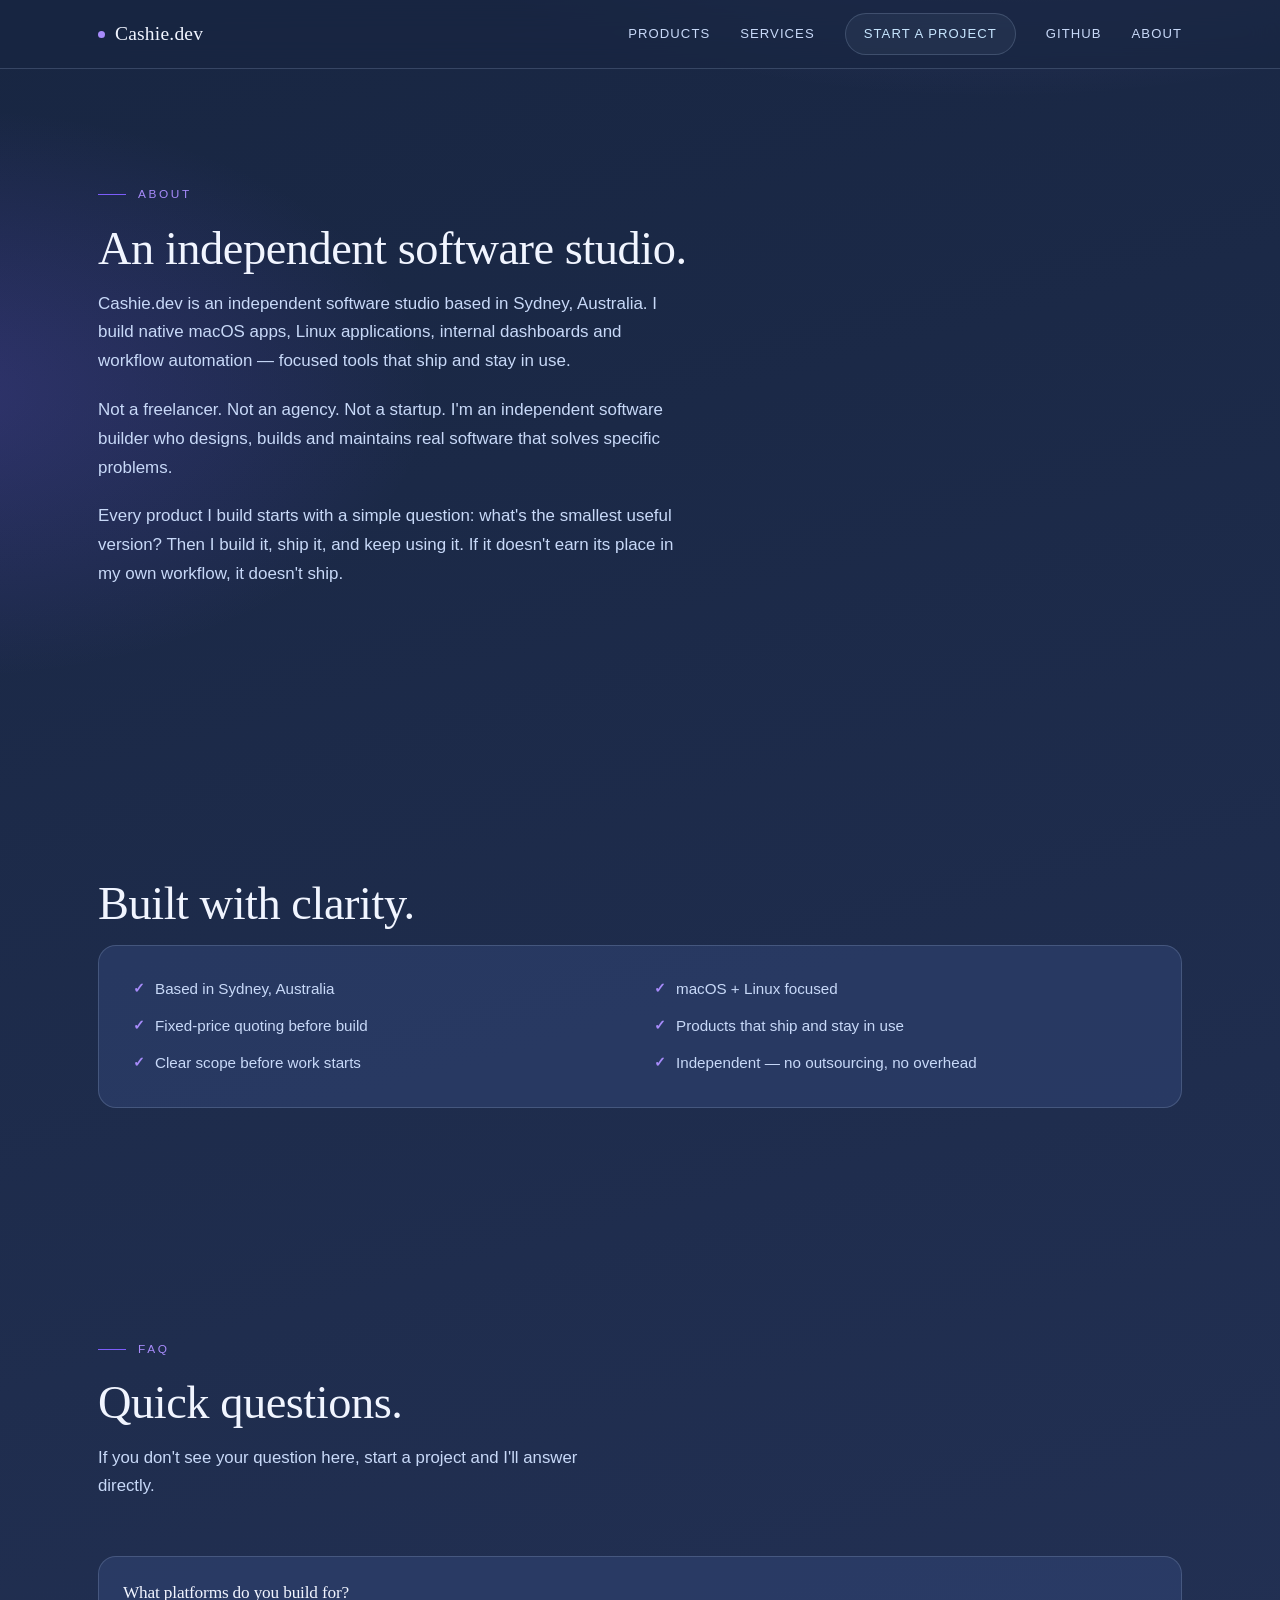
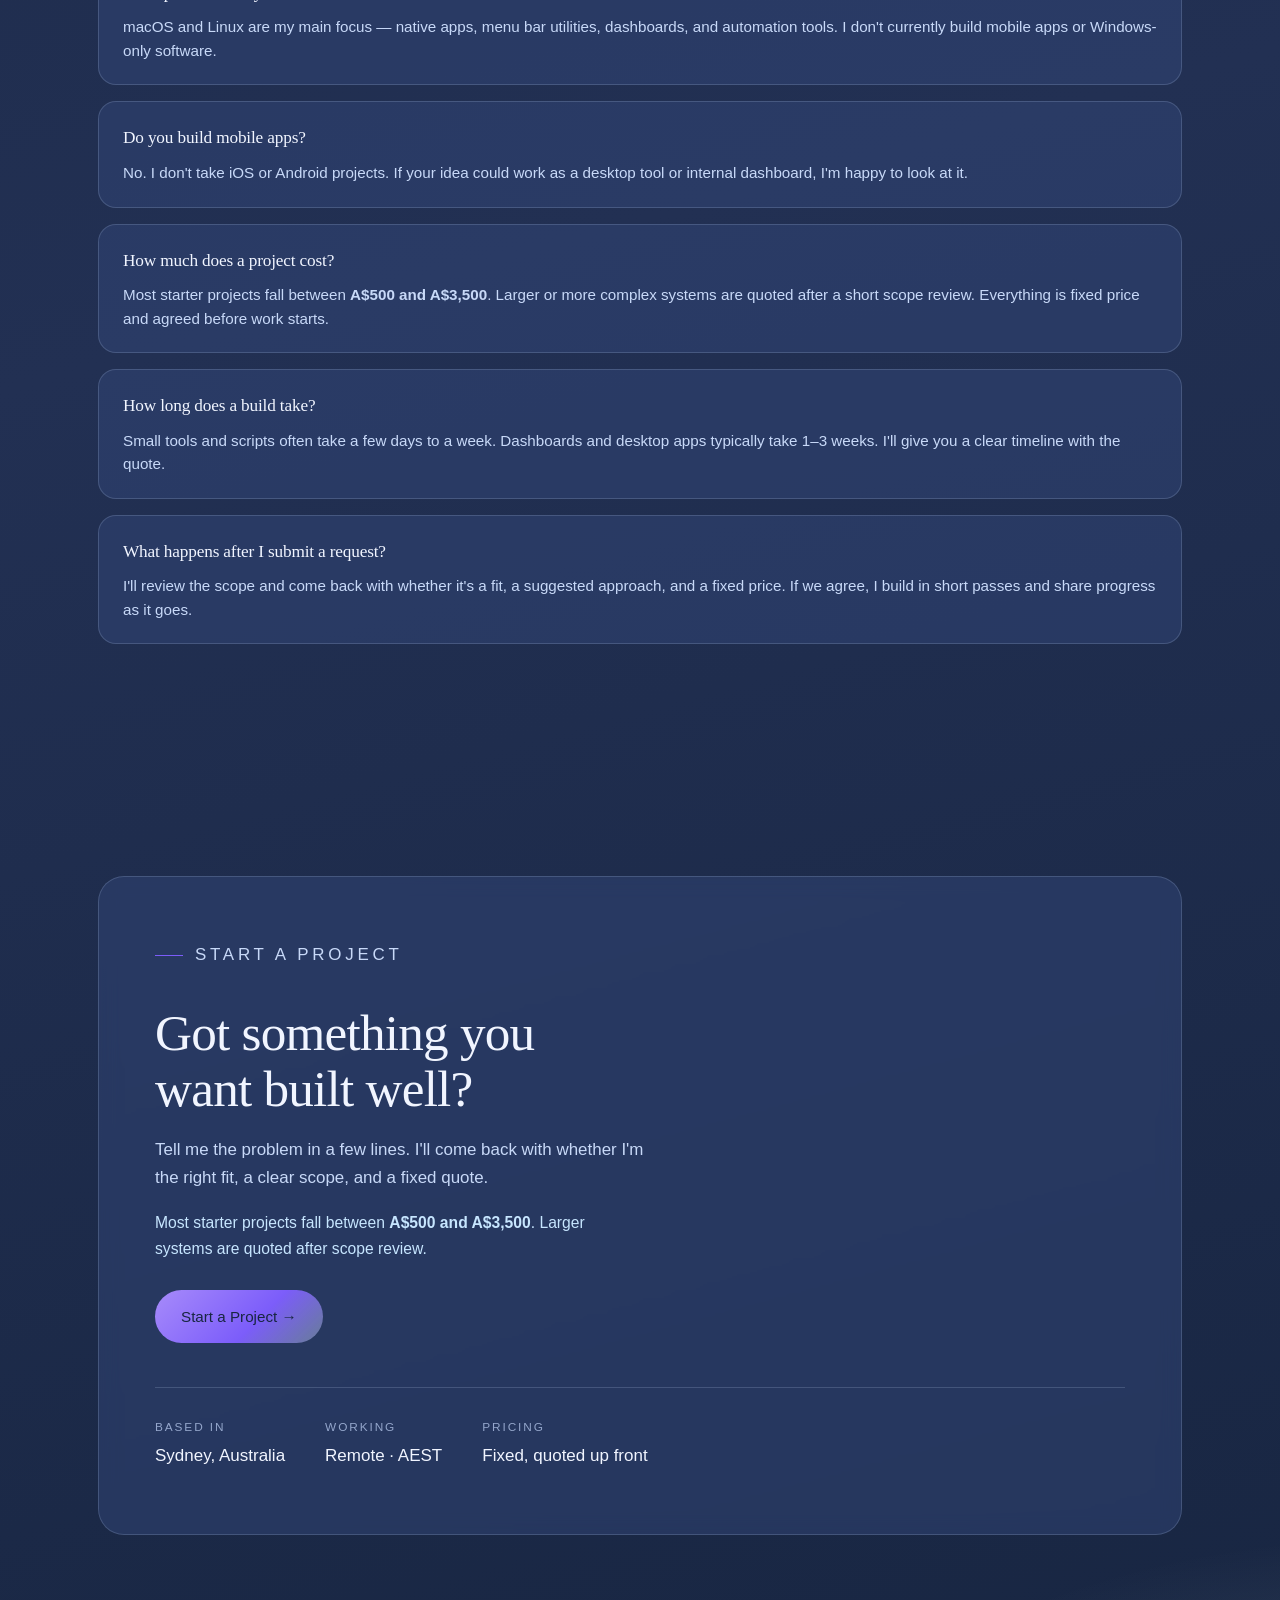
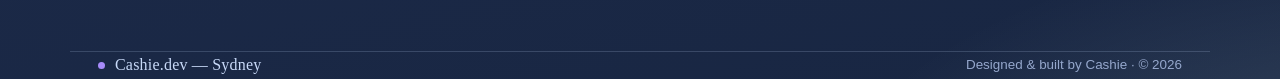
==== about.html @ b433a2bf "Restructure portfolio into independent software studio architecture - New navigation: Products · Ser" ====
<!DOCTYPE html>
<html lang="en">
<head>
<meta charset="UTF-8">
<meta name="viewport" content="width=device-width, initial-scale=1.0">
<title>About — Cashie.dev</title>
<meta name="description" content="Cashie.dev is an independent software studio based in Sydney, Australia building native macOS apps, Linux applications and workflow automation.">
<link rel="icon" href="data:image/svg+xml,%3Csvg xmlns='http://www.w3.org/2000/svg' viewBox='0 0 100 100'%3E%3Ccircle cx='50' cy='50' r='45' fill='%23a78bfa'/%3E%3C/svg%3E">
<style>
  :root {
    --bg:          #182642;
    --bg-soft:     #223053;
    --panel:       rgba(50, 70, 120, 0.50);
    --panel-line:  rgba(200, 220, 255, 0.18);
    --ink:         #f1f5ff;
    --ink-soft:    #c8d9f8;
    --ink-mute:    #95a7cc;
    --plum:        #a78bfa;
    --plum-deep:   #7c5dfa;
    --cyan:        #e0ffff;
    --cream:       #c7e6ff;
    --radius:      18px;
    --maxw:        1140px;
    --serif:       "Iowan Old Style", "Palatino Linotype", Palatino, "Book Antiqua", Georgia, serif;
    --sans:        ui-sans-serif, -apple-system, BlinkMacSystemFont, "Segoe UI", Helvetica, Arial, sans-serif;
  }

  * { box-sizing: border-box; }

  html { scroll-behavior: smooth; }

  body {
    margin: 0;
    background:
      radial-gradient(1200px 600px at 78% -8%, rgba(167,139,250,0.28), transparent 60%),
      radial-gradient(900px 520px at -5% 12%, rgba(124,93,250,0.22), transparent 55%),
      radial-gradient(1100px 560px at 110% 105%, rgba(224,255,255,0.18), transparent 55%),
      linear-gradient(165deg, var(--bg) 0%, var(--bg-soft) 55%, var(--bg) 100%);
    color: var(--ink);
    font-family: var(--sans);
    font-size: 17px;
    line-height: 1.65;
    -webkit-font-smoothing: antialiased;
    text-rendering: optimizeLegibility;
  }

  ::selection { background: linear-gradient(135deg, rgba(167,139,250,0.38), rgba(224,255,255,0.30)); color: #fff; }

  a { color: inherit; text-decoration: none; }

  .wrap { max-width: var(--maxw); margin: 0 auto; padding: 0 28px; }

  /* ---------- Nav ---------- */
  header.nav {
    position: sticky; top: 0; z-index: 50;
    backdrop-filter: blur(14px);
    -webkit-backdrop-filter: blur(14px);
    background: rgba(24,38,66,0.72);
    border-bottom: 1px solid var(--panel-line);
  }
  .nav-inner {
    display: flex; align-items: center; justify-content: space-between;
    height: 68px;
  }
  .brand {
    font-family: var(--serif);
    font-size: 1.22rem; letter-spacing: 0.2px;
    display: inline-flex; align-items: center; gap: 10px;
  }
  .brand .dot {
    width: 7px; height: 7px; border-radius: 50%;
    background: var(--plum);
  }
  .nav-links { display: flex; gap: 30px; align-items: center; }
  .nav-links a {
    font-size: 0.82rem; letter-spacing: 0.08em; text-transform: uppercase;
    color: var(--ink-soft); transition: color .2s ease;
  }
  .nav-links a:hover { color: var(--ink); }
  .nav-cta {
    border: 1px solid var(--panel-line);
    padding: 9px 18px; border-radius: 999px;
    background: rgba(199,230,255,0.05);
    color: var(--cream) !important;
  }
  .nav-cta:hover { border-color: var(--plum); }
  @media (max-width: 760px) { .nav-links a:not(.nav-cta) { display: none; } }

  /* ---------- Section scaffolding ---------- */
  section { padding: 116px 0; }
  .eyebrow {
    font-size: 0.74rem; letter-spacing: 0.22em; text-transform: uppercase;
    color: var(--plum); margin: 0 0 18px;
    display: flex; align-items: center; gap: 12px;
  }
  .eyebrow::before {
    content: ""; width: 28px; height: 1px; background: var(--plum-deep);
  }
  h2.section-title {
    font-family: var(--serif); font-weight: 500;
    font-size: clamp(1.9rem, 4vw, 2.9rem);
    line-height: 1.1; margin: 0 0 16px; letter-spacing: -0.01em;
  }
  .section-lede {
    color: var(--ink-soft); max-width: 56ch; margin: 0 0 56px; font-size: 1.05rem;
  }

  /* ---------- Buttons ---------- */
  .btn {
    display: inline-flex; align-items: center; gap: 10px;
    padding: 14px 26px; border-radius: 999px;
    font-size: 0.95rem; font-weight: 500;
    transition: transform .18s ease, background .2s ease, border-color .2s ease;
  }
  .btn-primary {
    background: linear-gradient(135deg, var(--plum) 0%, var(--plum-deep) 60%, rgba(224,255,255,0.35) 100%);
    color: #182642;
  }
  .btn-primary:hover { transform: translateY(-2px); }
  .btn-ghost {
    border: 1px solid var(--panel-line); color: var(--ink);
    background: var(--panel);
  }
  .btn-ghost:hover { border-color: var(--plum); }

  /* ---------- About prose ---------- */
  .prose p {
    color: var(--ink-soft); font-size: 1.06rem; line-height: 1.7; margin: 0 0 20px;
  }

  /* ---------- FAQ ---------- */
  .faq-grid { display: grid; gap: 16px; }
  .faq {
    background: var(--panel); border: 1px solid var(--panel-line);
    border-radius: var(--radius); padding: 22px 24px;
  }
  .faq h3 {
    font-family: var(--serif); font-weight: 500;
    font-size: 1.08rem; margin: 0 0 8px; letter-spacing: -0.01em;
  }
  .faq p { color: var(--ink-soft); margin: 0; font-size: 0.95rem; line-height: 1.55; }

  /* ---------- Trust ---------- */
  .trust-card {
    background: var(--panel); border: 1px solid var(--panel-line);
    border-radius: var(--radius); padding: 32px 34px;
  }
  .trust-card ul {
    margin: 0; padding: 0;
    list-style: none;
    display: grid; grid-template-columns: repeat(2, 1fr); gap: 14px 28px;
  }
  @media (max-width: 560px) { .trust-card ul { grid-template-columns: 1fr; } }
  .trust-card li {
    color: var(--ink-soft); font-size: 0.95rem; line-height: 1.5;
    padding-left: 22px; position: relative;
  }
  .trust-card li::before {
    content: "✓"; position: absolute; left: 0; top: 1px;
    color: var(--plum); font-size: 0.85rem; font-weight: 600;
  }

  /* ---------- Contact ---------- */
  .contact-card {
    background: var(--panel); border: 1px solid var(--panel-line);
    border-radius: 26px; padding: 64px 56px;
    backdrop-filter: blur(10px); -webkit-backdrop-filter: blur(10px);
    position: relative; overflow: hidden;
  }
  .contact-card .glow {
    position: absolute; inset: auto -10% -50% 40%; height: 300px;
    background: radial-gradient(circle at 40% 40%, rgba(167,139,250,0.24), transparent 60%),
                radial-gradient(circle at 80% 90%, rgba(224,255,255,0.16), transparent 55%);
  }
  .contact-card h2 {
    font-family: var(--serif); font-weight: 500;
    font-size: clamp(2rem, 5vw, 3.2rem); line-height: 1.08;
    margin: 0 0 20px; letter-spacing: -0.015em; max-width: 18ch;
  }
  .contact-card p { color: var(--ink-soft); max-width: 52ch; margin: 0 0 36px; font-size: 1.06rem; }
  .contact-card .pricing-anchor { color: var(--cream); font-size: 0.98rem; margin: -18px 0 28px; }
  .contact-row { display: flex; flex-wrap: wrap; gap: 16px; align-items: center; }
  .contact-meta {
    margin-top: 44px; padding-top: 30px; border-top: 1px solid var(--panel-line);
    display: flex; flex-wrap: wrap; gap: 40px;
  }
  .contact-meta div span { display: block; }
  .contact-meta .k { font-size: 0.74rem; letter-spacing: 0.16em; text-transform: uppercase; color: var(--ink-mute); margin-bottom: 5px; }
  .contact-meta .v { color: var(--ink); }
  @media (max-width: 560px) { .contact-card { padding: 44px 26px; } }

  /* ---------- Footer ---------- */
  footer {
    padding: 44px 0; border-top: 1px solid var(--panel-line);
    display: flex; flex-wrap: wrap; gap: 14px; justify-content: space-between; align-items: center;
    color: var(--ink-mute); font-size: 0.84rem;
  }
  footer .brand { font-size: 1rem; color: var(--ink-soft); }
  footer .dot { width: 8px; height: 8px; border-radius: 50%; background: linear-gradient(135deg, var(--plum), var(--cyan)); display: inline-block; }

  /* ---------- Reveal ---------- */
  .reveal { opacity: 0; transform: translateY(18px); transition: opacity .7s ease, transform .7s ease; }
  .reveal.in { opacity: 1; transform: none; }
  @media (prefers-reduced-motion: reduce) {
    .reveal { opacity: 1; transform: none; transition: none; }
    html { scroll-behavior: auto; }
  }
</style>
</head>
<body>

<header class="nav">
  <div class="wrap nav-inner">
    <a class="brand" href="index.html"><span class="dot"></span> Cashie.dev</a>
    <nav class="nav-links">
      <a href="products.html">Products</a>
      <a href="index.html#services">Services</a>
      <a class="nav-cta" href="apply.html">Start a Project</a>
      <a href="https://github.com/Cashie1597" target="_blank" rel="noopener">GitHub</a>
      <a href="about.html">About</a>
    </nav>
  </div>
</header>

<main id="top">

  <!-- ABOUT -->
  <section id="about">
    <div class="wrap">
      <p class="eyebrow reveal">About</p>
      <h2 class="section-title reveal">An independent software studio.</h2>
      <div class="prose" style="max-width:62ch">
        <p class="reveal">Cashie.dev is an independent software studio based in Sydney, Australia. I build native macOS apps, Linux applications, internal dashboards and workflow automation — focused tools that ship and stay in use.</p>
        <p class="reveal">Not a freelancer. Not an agency. Not a startup. I'm an independent software builder who designs, builds and maintains real software that solves specific problems.</p>
        <p class="reveal">Every product I build starts with a simple question: what's the smallest useful version? Then I build it, ship it, and keep using it. If it doesn't earn its place in my own workflow, it doesn't ship.</p>
      </div>
    </div>
  </section>

  <!-- TRUST -->
  <section id="trust">
    <div class="wrap">
      <p class="eyebrow reveal">Why work with me</p>
      <h2 class="section-title reveal">Built with clarity.</h2>
      <div class="trust-card reveal">
        <ul>
          <li>Based in Sydney, Australia</li>
          <li>macOS + Linux focused</li>
          <li>Fixed-price quoting before build</li>
          <li>Products that ship and stay in use</li>
          <li>Clear scope before work starts</li>
          <li>Independent — no outsourcing, no overhead</li>
        </ul>
      </div>
    </div>
  </section>

  <!-- FAQ -->
  <section id="faq">
    <div class="wrap">
      <p class="eyebrow reveal">FAQ</p>
      <h2 class="section-title reveal">Quick questions.</h2>
      <p class="section-lede reveal">If you don't see your question here, start a project and I'll answer directly.</p>

      <div class="faq-grid">
        <div class="faq reveal">
          <h3>What platforms do you build for?</h3>
          <p>macOS and Linux are my main focus — native apps, menu bar utilities, dashboards, and automation tools. I don't currently build mobile apps or Windows-only software.</p>
        </div>
        <div class="faq reveal">
          <h3>Do you build mobile apps?</h3>
          <p>No. I don't take iOS or Android projects. If your idea could work as a desktop tool or internal dashboard, I'm happy to look at it.</p>
        </div>
        <div class="faq reveal">
          <h3>How much does a project cost?</h3>
          <p>Most starter projects fall between <strong>A$500 and A$3,500</strong>. Larger or more complex systems are quoted after a short scope review. Everything is fixed price and agreed before work starts.</p>
        </div>
        <div class="faq reveal">
          <h3>How long does a build take?</h3>
          <p>Small tools and scripts often take a few days to a week. Dashboards and desktop apps typically take 1–3 weeks. I'll give you a clear timeline with the quote.</p>
        </div>
        <div class="faq reveal">
          <h3>What happens after I submit a request?</h3>
          <p>I'll review the scope and come back with whether it's a fit, a suggested approach, and a fixed price. If we agree, I build in short passes and share progress as it goes.</p>
        </div>
      </div>
    </div>
  </section>

  <!-- START A PROJECT -->
  <section id="start">
    <div class="wrap">
      <div class="contact-card reveal">
        <div class="glow"></div>
        <p class="eyebrow">Start a Project</p>
        <h2>Got something you want built well?</h2>
        <p>Tell me the problem in a few lines. I'll come back with whether I'm the right fit, a clear scope, and a fixed quote.</p>
        <p class="pricing-anchor">Most starter projects fall between <strong>A$500 and A$3,500</strong>. Larger systems are quoted after scope review.</p>
        <div class="contact-row">
          <a class="btn btn-primary" href="apply.html">Start a Project →</a>
        </div>
        <div class="contact-meta">
          <div><span class="k">Based in</span><span class="v">Sydney, Australia</span></div>
          <div><span class="k">Working</span><span class="v">Remote · AEST</span></div>
          <div><span class="k">Pricing</span><span class="v">Fixed, quoted up front</span></div>
        </div>
      </div>
    </div>
  </section>

</main>

<footer class="wrap">
  <span class="brand"><span class="dot"></span> Cashie.dev — Sydney</span>
  <span>Designed &amp; built by Cashie · © 2026</span>
</footer>

<script>
  const io = new IntersectionObserver((entries) => {
    entries.forEach((e) => {
      if (e.isIntersecting) { e.target.classList.add('in'); io.unobserve(e.target); }
    });
  }, { threshold: 0.12, rootMargin: "0px 0px -40px 0px" });
  document.querySelectorAll('.reveal').forEach((el, i) => {
    el.style.transitionDelay = (Math.min(i % 6, 5) * 60) + 'ms';
    io.observe(el);
  });
</script>

</body>
</html>
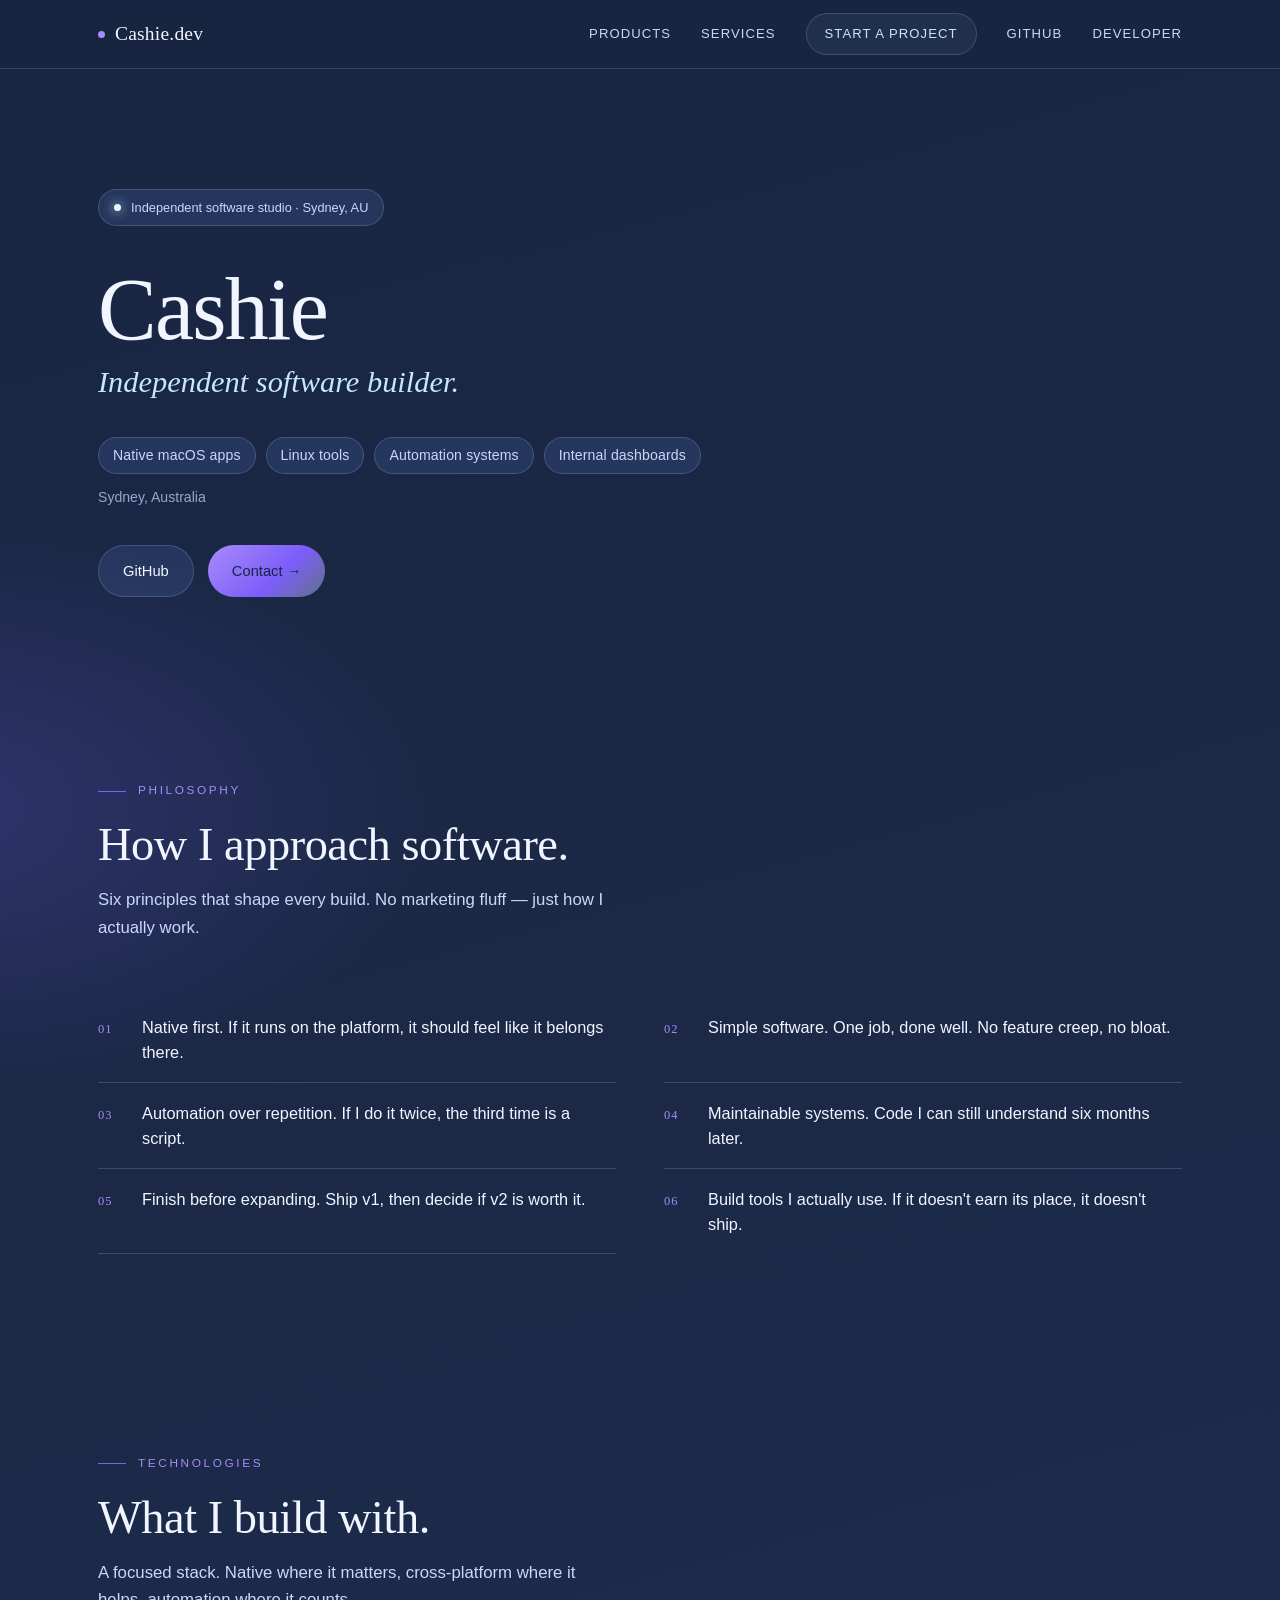
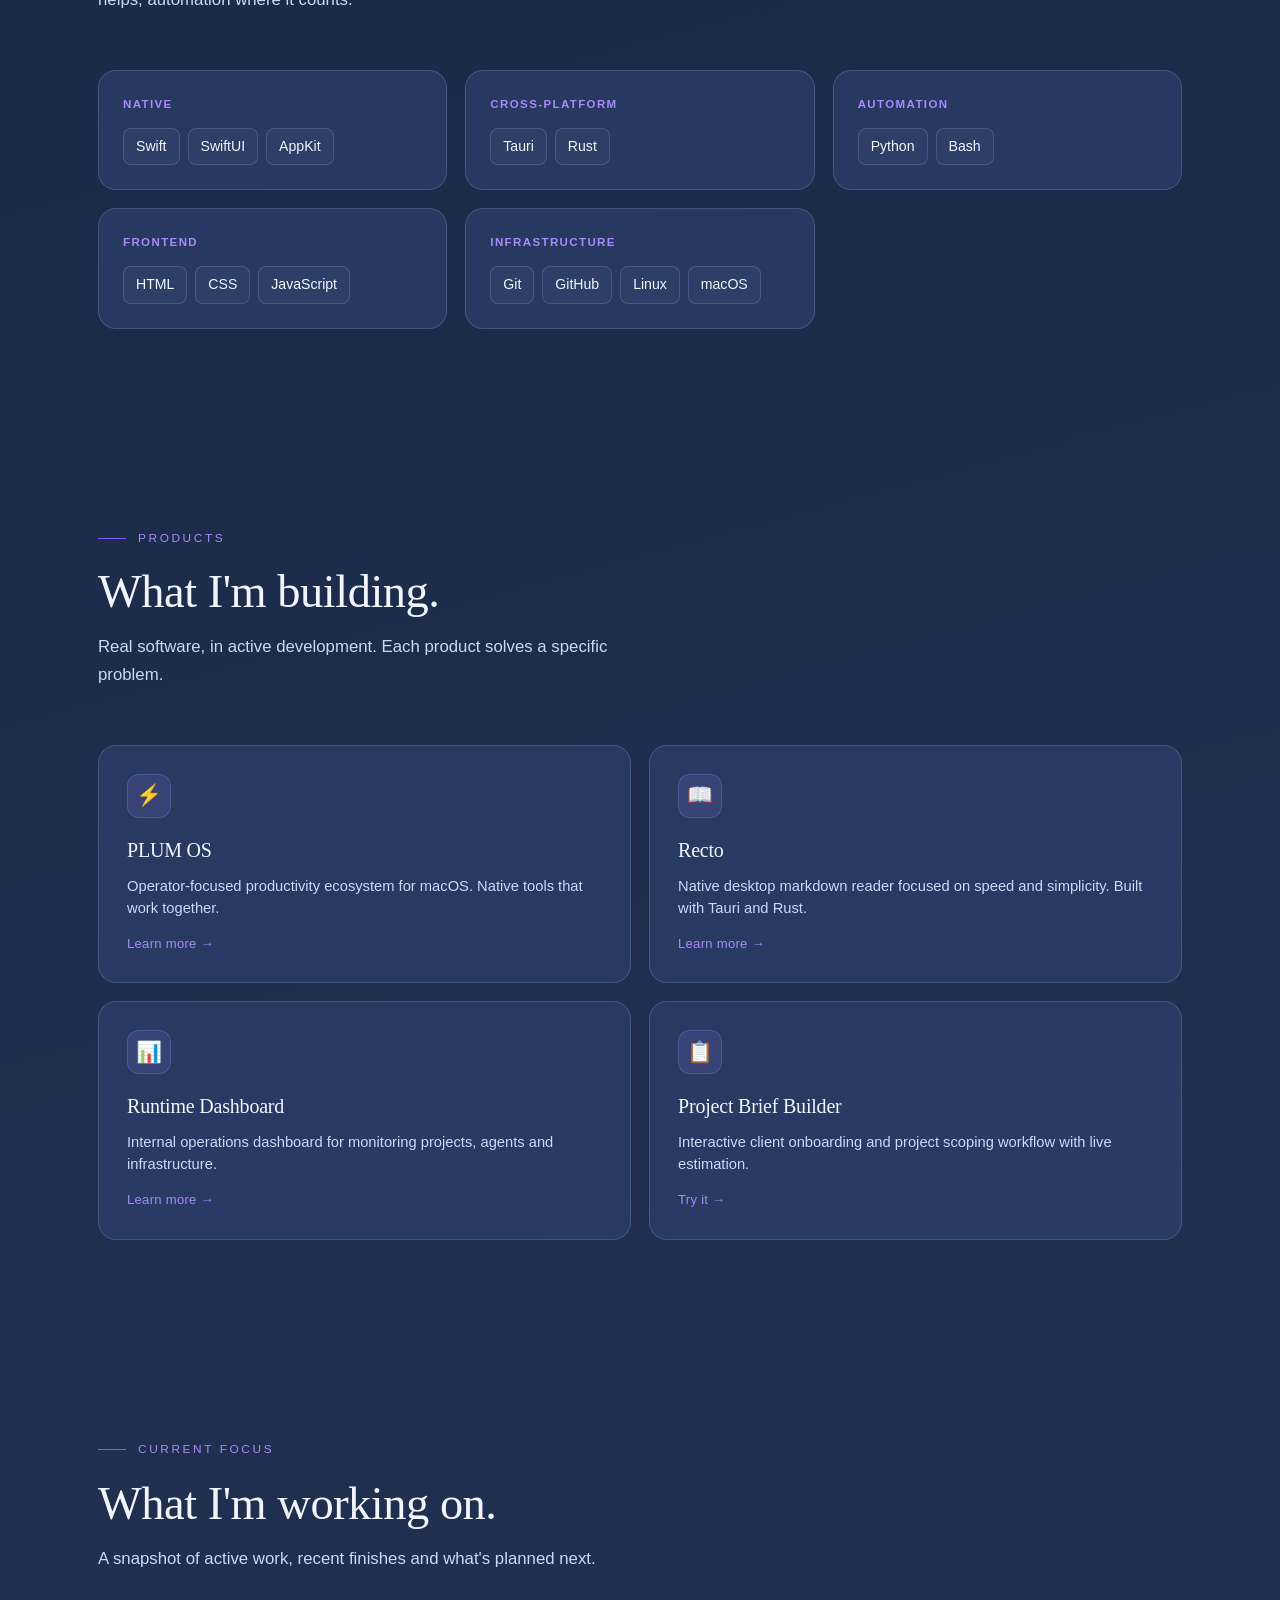
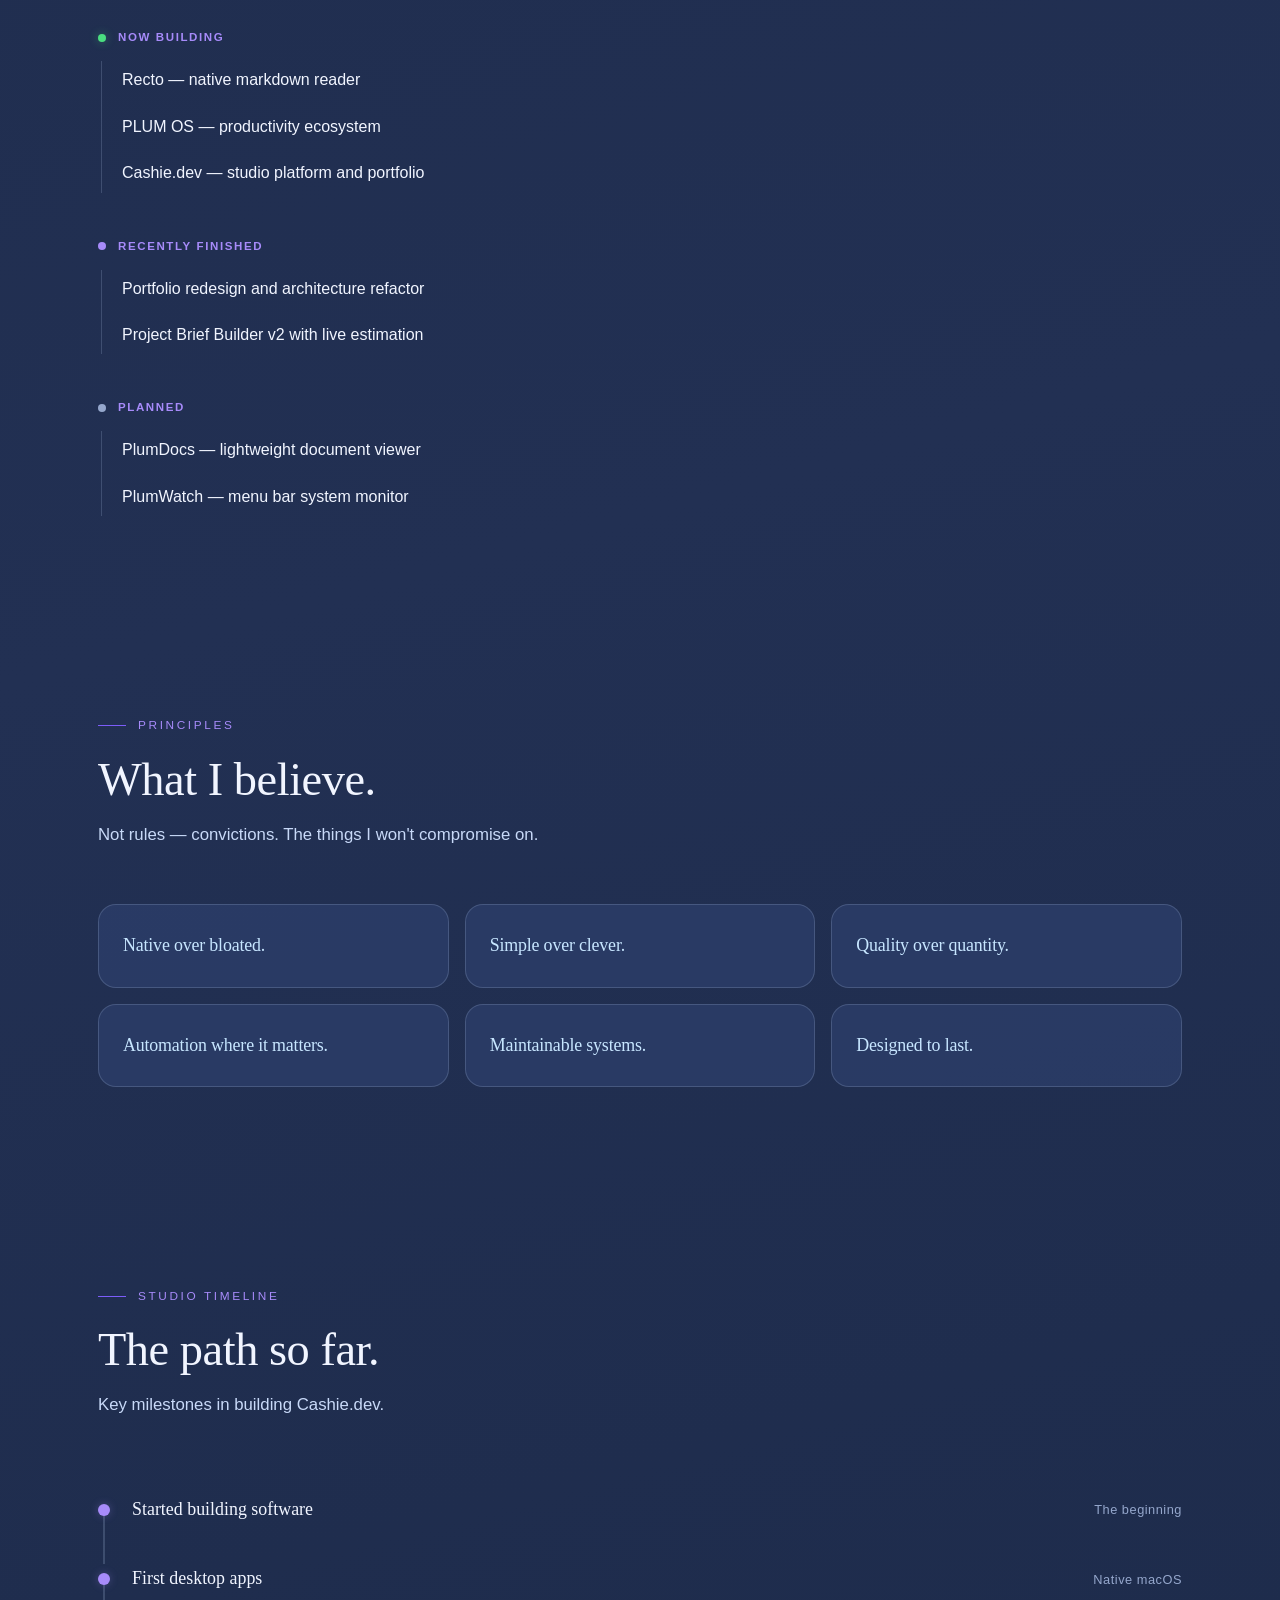
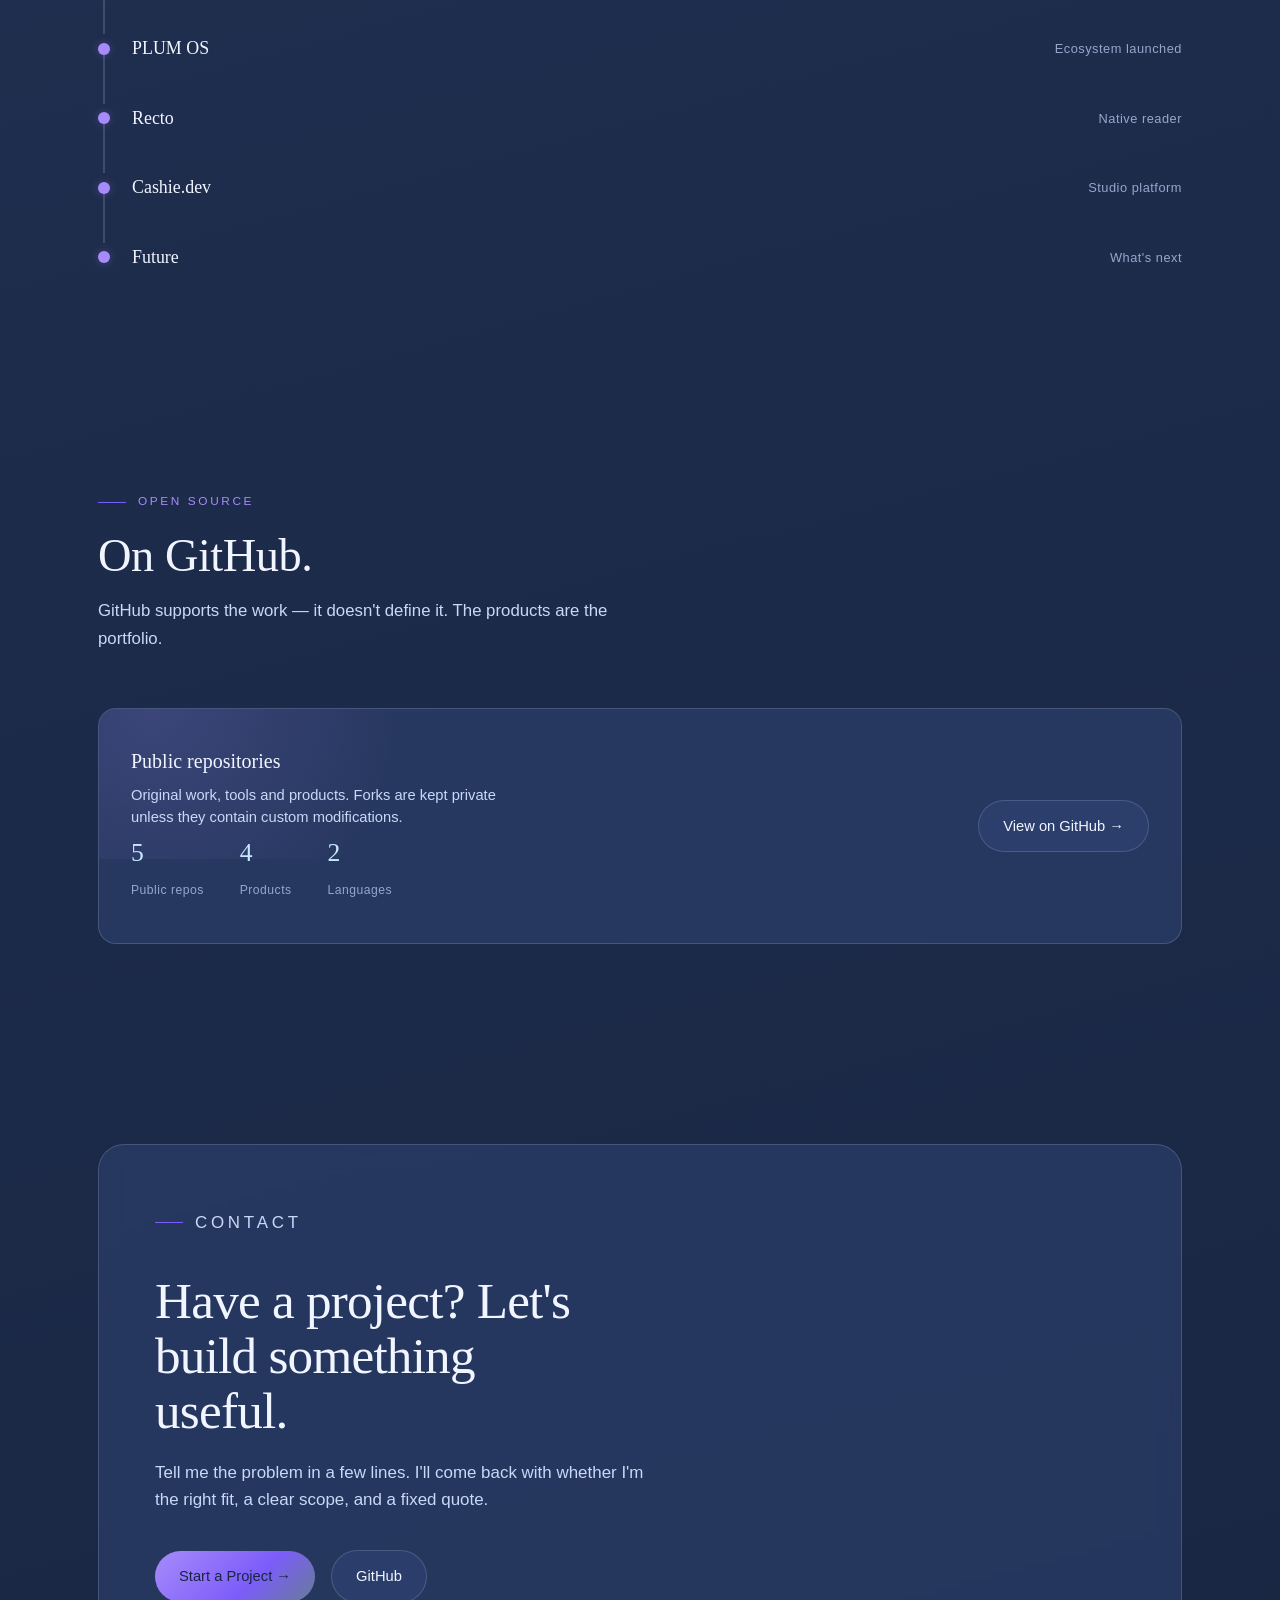
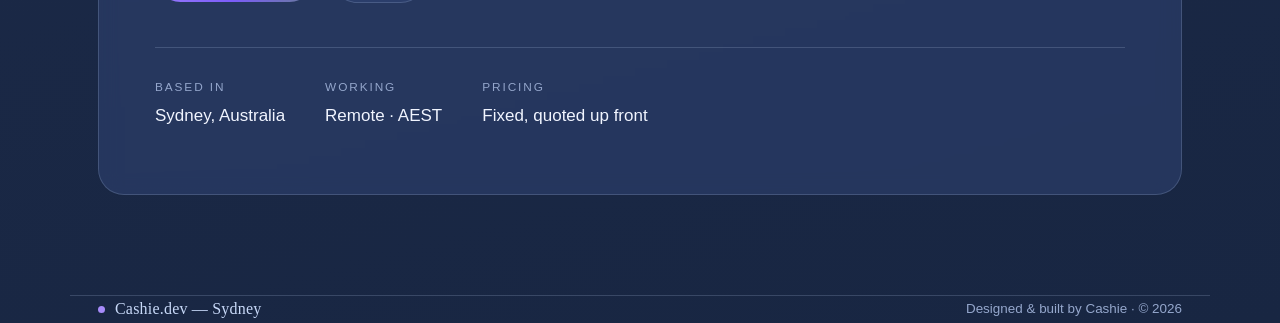
==== commit 1a0d6505: "Premium Developer Profile page replacing About page - Rebuild about.html as a full developer profile" ====
--- a/about.html
+++ b/about.html
@@ -3,8 +3,8 @@
 <head>
 <meta charset="UTF-8">
 <meta name="viewport" content="width=device-width, initial-scale=1.0">
-<title>About — Cashie.dev</title>
-<meta name="description" content="Cashie.dev is an independent software studio based in Sydney, Australia building native macOS apps, Linux applications and workflow automation.">
+<title>Developer — Cashie.dev</title>
+<meta name="description" content="Cashie.dev is an independent software studio building native macOS apps, Linux tools, automation systems and internal dashboards. Based in Sydney, Australia.">
 <link rel="icon" href="data:image/svg+xml,%3Csvg xmlns='http://www.w3.org/2000/svg' viewBox='0 0 100 100'%3E%3Ccircle cx='50' cy='50' r='45' fill='%23a78bfa'/%3E%3C/svg%3E">
 <style>
   :root {
@@ -25,12 +25,9 @@
     --sans:        ui-sans-serif, -apple-system, BlinkMacSystemFont, "Segoe UI", Helvetica, Arial, sans-serif;
   }
 
-  * { box-sizing: border-box; }
-
+  * { box-sizing: border-box; margin: 0; padding: 0; }
   html { scroll-behavior: smooth; }
-
   body {
-    margin: 0;
     background:
       radial-gradient(1200px 600px at 78% -8%, rgba(167,139,250,0.28), transparent 60%),
       radial-gradient(900px 520px at -5% 12%, rgba(124,93,250,0.22), transparent 55%),
@@ -42,35 +39,25 @@
     line-height: 1.65;
     -webkit-font-smoothing: antialiased;
     text-rendering: optimizeLegibility;
-  }
-
+    min-height: 100vh;
+  }
   ::selection { background: linear-gradient(135deg, rgba(167,139,250,0.38), rgba(224,255,255,0.30)); color: #fff; }
-
   a { color: inherit; text-decoration: none; }
-
   .wrap { max-width: var(--maxw); margin: 0 auto; padding: 0 28px; }
 
   /* ---------- Nav ---------- */
   header.nav {
     position: sticky; top: 0; z-index: 50;
-    backdrop-filter: blur(14px);
-    -webkit-backdrop-filter: blur(14px);
+    backdrop-filter: blur(14px); -webkit-backdrop-filter: blur(14px);
     background: rgba(24,38,66,0.72);
     border-bottom: 1px solid var(--panel-line);
   }
-  .nav-inner {
-    display: flex; align-items: center; justify-content: space-between;
-    height: 68px;
-  }
+  .nav-inner { display: flex; align-items: center; justify-content: space-between; height: 68px; }
   .brand {
-    font-family: var(--serif);
-    font-size: 1.22rem; letter-spacing: 0.2px;
+    font-family: var(--serif); font-size: 1.22rem; letter-spacing: 0.2px;
     display: inline-flex; align-items: center; gap: 10px;
   }
-  .brand .dot {
-    width: 7px; height: 7px; border-radius: 50%;
-    background: var(--plum);
-  }
+  .brand .dot { width: 7px; height: 7px; border-radius: 50%; background: var(--plum); }
   .nav-links { display: flex; gap: 30px; align-items: center; }
   .nav-links a {
     font-size: 0.82rem; letter-spacing: 0.08em; text-transform: uppercase;
@@ -78,38 +65,31 @@
   }
   .nav-links a:hover { color: var(--ink); }
   .nav-cta {
-    border: 1px solid var(--panel-line);
-    padding: 9px 18px; border-radius: 999px;
-    background: rgba(199,230,255,0.05);
-    color: var(--cream) !important;
+    border: 1px solid var(--panel-line); padding: 9px 18px; border-radius: 999px;
+    background: rgba(199,230,255,0.05); color: var(--cream) !important;
   }
   .nav-cta:hover { border-color: var(--plum); }
   @media (max-width: 760px) { .nav-links a:not(.nav-cta) { display: none; } }
 
-  /* ---------- Section scaffolding ---------- */
-  section { padding: 116px 0; }
+  /* ---------- Scaffolding ---------- */
+  section { padding: 100px 0; }
   .eyebrow {
     font-size: 0.74rem; letter-spacing: 0.22em; text-transform: uppercase;
     color: var(--plum); margin: 0 0 18px;
     display: flex; align-items: center; gap: 12px;
   }
-  .eyebrow::before {
-    content: ""; width: 28px; height: 1px; background: var(--plum-deep);
-  }
+  .eyebrow::before { content: ""; width: 28px; height: 1px; background: var(--plum-deep); }
   h2.section-title {
     font-family: var(--serif); font-weight: 500;
     font-size: clamp(1.9rem, 4vw, 2.9rem);
     line-height: 1.1; margin: 0 0 16px; letter-spacing: -0.01em;
   }
-  .section-lede {
-    color: var(--ink-soft); max-width: 56ch; margin: 0 0 56px; font-size: 1.05rem;
-  }
-
-  /* ---------- Buttons ---------- */
+  .section-lede { color: var(--ink-soft); max-width: 56ch; margin: 0 0 56px; font-size: 1.05rem; }
+
   .btn {
-    display: inline-flex; align-items: center; gap: 10px;
-    padding: 14px 26px; border-radius: 999px;
-    font-size: 0.95rem; font-weight: 500;
+    display: inline-flex; align-items: center; gap: 8px;
+    padding: 13px 24px; border-radius: 999px;
+    font-size: 0.92rem; font-weight: 500;
     transition: transform .18s ease, background .2s ease, border-color .2s ease;
   }
   .btn-primary {
@@ -123,42 +103,189 @@
   }
   .btn-ghost:hover { border-color: var(--plum); }
 
-  /* ---------- About prose ---------- */
-  .prose p {
-    color: var(--ink-soft); font-size: 1.06rem; line-height: 1.7; margin: 0 0 20px;
-  }
-
-  /* ---------- FAQ ---------- */
-  .faq-grid { display: grid; gap: 16px; }
-  .faq {
+  /* ---------- Dev hero ---------- */
+  .dev-hero { padding: 120px 0 84px; }
+  .dev-hero .hero-tag {
+    display: inline-flex; align-items: center; gap: 10px;
+    font-size: 0.8rem; color: var(--ink-soft);
+    border: 1px solid var(--panel-line); border-radius: 999px;
+    padding: 7px 15px; margin-bottom: 40px; background: var(--panel);
+  }
+  .dev-hero .hero-tag .pip { width: 7px; height: 7px; border-radius: 50%; background: var(--cyan); box-shadow: 0 0 12px var(--cyan); }
+  .dev-hero h1 {
+    font-family: var(--serif); font-weight: 500;
+    font-size: clamp(3rem, 8vw, 5.5rem);
+    line-height: 1.0; margin: 0 0 10px; letter-spacing: -0.02em;
+  }
+  .dev-hero .dev-role {
+    font-family: var(--serif); font-style: italic;
+    font-size: clamp(1.3rem, 3vw, 1.9rem);
+    color: var(--cream); margin: 0 0 36px; line-height: 1.2;
+  }
+  .dev-hero .dev-tags {
+    display: flex; flex-wrap: wrap; gap: 10px; margin-bottom: 12px;
+  }
+  .dev-hero .dev-tag {
+    font-size: 0.88rem; color: var(--ink-soft);
+    border: 1px solid var(--panel-line); border-radius: 999px;
+    padding: 6px 14px; background: var(--panel); letter-spacing: 0.01em;
+  }
+  .dev-hero .dev-location {
+    font-size: 0.88rem; color: var(--ink-mute); margin-bottom: 36px;
+  }
+  .dev-hero-actions { display: flex; flex-wrap: wrap; gap: 14px; }
+
+  /* ---------- Philosophy ---------- */
+  .philosophy-list {
+    display: grid; grid-template-columns: repeat(2, 1fr); gap: 0 48px;
+  }
+  @media (max-width: 680px) { .philosophy-list { grid-template-columns: 1fr; gap: 0; } }
+  .philosophy-item {
+    display: flex; align-items: baseline; gap: 16px;
+    padding: 18px 0; border-bottom: 1px solid var(--panel-line);
+  }
+  .philosophy-item:last-child { border-bottom: none; }
+  .philosophy-item .ph-num {
+    font-family: var(--serif); font-size: 0.78rem; color: var(--plum);
+    letter-spacing: 0.08em; flex-shrink: 0; min-width: 28px;
+  }
+  .philosophy-item .ph-text {
+    font-size: 1.02rem; color: var(--ink); line-height: 1.5;
+  }
+
+  /* ---------- Technologies ---------- */
+  .tech-groups {
+    display: grid; grid-template-columns: repeat(3, 1fr); gap: 18px;
+  }
+  @media (max-width: 880px) { .tech-groups { grid-template-columns: repeat(2, 1fr); } }
+  @media (max-width: 560px) { .tech-groups { grid-template-columns: 1fr; } }
+  .tech-group {
     background: var(--panel); border: 1px solid var(--panel-line);
-    border-radius: var(--radius); padding: 22px 24px;
-  }
-  .faq h3 {
-    font-family: var(--serif); font-weight: 500;
-    font-size: 1.08rem; margin: 0 0 8px; letter-spacing: -0.01em;
-  }
-  .faq p { color: var(--ink-soft); margin: 0; font-size: 0.95rem; line-height: 1.55; }
-
-  /* ---------- Trust ---------- */
-  .trust-card {
+    border-radius: var(--radius); padding: 24px;
+    transition: border-color .22s ease;
+  }
+  .tech-group:hover { border-color: rgba(167,139,250,0.30); }
+  .tech-group .tg-label {
+    font-size: 0.72rem; letter-spacing: 0.12em; text-transform: uppercase;
+    color: var(--plum); margin-bottom: 14px; font-weight: 600;
+  }
+  .tech-group .tg-chips { display: flex; flex-wrap: wrap; gap: 8px; }
+  .tech-chip {
+    font-size: 0.88rem; color: var(--ink);
+    border: 1px solid var(--panel-line); border-radius: 8px;
+    padding: 6px 12px; background: rgba(199,230,255,0.04);
+    font-weight: 500; font-family: var(--sans);
+  }
+
+  /* ---------- Product cards ---------- */
+  .dev-products-grid {
+    display: grid; grid-template-columns: repeat(2, 1fr); gap: 18px;
+  }
+  @media (max-width: 680px) { .dev-products-grid { grid-template-columns: 1fr; } }
+  .dev-product-card {
     background: var(--panel); border: 1px solid var(--panel-line);
-    border-radius: var(--radius); padding: 32px 34px;
-  }
-  .trust-card ul {
-    margin: 0; padding: 0;
-    list-style: none;
-    display: grid; grid-template-columns: repeat(2, 1fr); gap: 14px 28px;
-  }
-  @media (max-width: 560px) { .trust-card ul { grid-template-columns: 1fr; } }
-  .trust-card li {
-    color: var(--ink-soft); font-size: 0.95rem; line-height: 1.5;
-    padding-left: 22px; position: relative;
-  }
-  .trust-card li::before {
-    content: "✓"; position: absolute; left: 0; top: 1px;
-    color: var(--plum); font-size: 0.85rem; font-weight: 600;
-  }
+    border-radius: var(--radius); padding: 28px;
+    transition: border-color .22s ease, transform .22s ease;
+    display: flex; flex-direction: column;
+  }
+  .dev-product-card:hover { border-color: rgba(167,139,250,0.40); transform: translateY(-3px); }
+  .dev-product-card .dp-icon {
+    width: 44px; height: 44px; border-radius: 12px;
+    background: rgba(167,139,250,0.12); border: 1px solid rgba(167,139,250,0.25);
+    display: flex; align-items: center; justify-content: center;
+    font-size: 1.3rem; margin-bottom: 16px;
+  }
+  .dev-product-card h3 {
+    font-family: var(--serif); font-weight: 500; font-size: 1.25rem;
+    margin: 0 0 8px; letter-spacing: -0.01em;
+  }
+  .dev-product-card p { color: var(--ink-soft); font-size: 0.92rem; margin: 0 0 14px; line-height: 1.5; }
+  .dev-product-card .dp-link {
+    font-size: 0.82rem; color: var(--plum); letter-spacing: 0.02em;
+    margin-top: auto;
+  }
+
+  /* ---------- Current focus ---------- */
+  .focus-timeline { display: flex; flex-direction: column; gap: 44px; }
+  .focus-block .focus-label {
+    font-size: 0.72rem; letter-spacing: 0.14em; text-transform: uppercase;
+    color: var(--plum); margin-bottom: 14px; font-weight: 600;
+    display: flex; align-items: center; gap: 12px;
+  }
+  .focus-block .focus-label::before {
+    content: ""; width: 8px; height: 8px; border-radius: 50%;
+  }
+  .focus-block.now .focus-label::before { background: #4ade80; box-shadow: 0 0 10px rgba(74,222,128,0.4); }
+  .focus-block.recent .focus-label::before { background: var(--plum); }
+  .focus-block.planned .focus-label::before { background: var(--ink-mute); }
+  .focus-items {
+    display: flex; flex-direction: column; gap: 8px;
+    padding-left: 20px; border-left: 1px solid var(--panel-line);
+    margin-left: 3px;
+  }
+  .focus-item {
+    font-size: 1.0rem; color: var(--ink); padding: 6px 0;
+  }
+
+  /* ---------- Principles ---------- */
+  .principles-grid {
+    display: grid; grid-template-columns: repeat(3, 1fr); gap: 16px;
+  }
+  @media (max-width: 760px) { .principles-grid { grid-template-columns: repeat(2, 1fr); } }
+  @media (max-width: 480px) { .principles-grid { grid-template-columns: 1fr; } }
+  .principle {
+    background: var(--panel); border: 1px solid var(--panel-line);
+    border-radius: var(--radius); padding: 28px 24px;
+    transition: border-color .22s ease;
+  }
+  .principle:hover { border-color: rgba(167,139,250,0.30); }
+  .principle p {
+    font-family: var(--serif); font-size: 1.12rem; color: var(--cream);
+    margin: 0; line-height: 1.4; font-weight: 500; letter-spacing: -0.01em;
+  }
+
+  /* ---------- Studio timeline ---------- */
+  .milestones { display: flex; flex-direction: column; gap: 0; }
+  .milestone {
+    display: flex; align-items: center; gap: 22px; padding: 20px 0;
+    position: relative;
+  }
+  .milestone .ms-dot {
+    width: 12px; height: 12px; border-radius: 50%;
+    background: var(--plum); box-shadow: 0 0 8px rgba(167,139,250,0.3);
+    flex-shrink: 0; z-index: 1; position: relative;
+  }
+  .milestone:not(:last-child)::after {
+    content: ""; position: absolute; left: 5px; top: 50%; bottom: -20px;
+    width: 2px; background: var(--panel-line);
+  }
+  .milestone .ms-label {
+    font-family: var(--serif); font-size: 1.12rem; color: var(--ink); font-weight: 500;
+  }
+  .milestone .ms-sub {
+    font-size: 0.8rem; color: var(--ink-mute); margin-left: auto; letter-spacing: 0.04em;
+  }
+
+  /* ---------- Open source ---------- */
+  .oss-card {
+    background: var(--panel); border: 1px solid var(--panel-line);
+    border-radius: var(--radius); padding: 36px 32px;
+    position: relative; overflow: hidden;
+  }
+  .oss-card .oss-glow {
+    position: absolute; inset: -30% 60% auto -10%; height: 220px;
+    background: radial-gradient(circle at 30% 30%, rgba(167,139,250,0.16), transparent 60%);
+    pointer-events: none;
+  }
+  .oss-inner { position: relative; display: flex; flex-wrap: wrap; align-items: center; justify-content: space-between; gap: 28px; }
+  .oss-card h3 {
+    font-family: var(--serif); font-weight: 500; font-size: 1.25rem;
+    margin: 0 0 6px;
+  }
+  .oss-card p { color: var(--ink-soft); font-size: 0.92rem; margin: 0; line-height: 1.5; max-width: 48ch; }
+  .oss-stats { display: flex; gap: 36px; margin: 4px 0; }
+  .oss-stat .num { font-family: var(--serif); font-size: 1.6rem; color: var(--cream); display: block; }
+  .oss-stat .lbl { font-size: 0.76rem; color: var(--ink-mute); letter-spacing: 0.04em; }
 
   /* ---------- Contact ---------- */
   .contact-card {
@@ -178,7 +305,6 @@
     margin: 0 0 20px; letter-spacing: -0.015em; max-width: 18ch;
   }
   .contact-card p { color: var(--ink-soft); max-width: 52ch; margin: 0 0 36px; font-size: 1.06rem; }
-  .contact-card .pricing-anchor { color: var(--cream); font-size: 0.98rem; margin: -18px 0 28px; }
   .contact-row { display: flex; flex-wrap: wrap; gap: 16px; align-items: center; }
   .contact-meta {
     margin-top: 44px; padding-top: 30px; border-top: 1px solid var(--panel-line);
@@ -217,87 +343,244 @@
       <a href="index.html#services">Services</a>
       <a class="nav-cta" href="apply.html">Start a Project</a>
       <a href="https://github.com/Cashie1597" target="_blank" rel="noopener">GitHub</a>
-      <a href="about.html">About</a>
+      <a href="about.html">Developer</a>
     </nav>
   </div>
 </header>
 
 <main id="top">
 
-  <!-- ABOUT -->
-  <section id="about">
-    <div class="wrap">
-      <p class="eyebrow reveal">About</p>
-      <h2 class="section-title reveal">An independent software studio.</h2>
-      <div class="prose" style="max-width:62ch">
-        <p class="reveal">Cashie.dev is an independent software studio based in Sydney, Australia. I build native macOS apps, Linux applications, internal dashboards and workflow automation — focused tools that ship and stay in use.</p>
-        <p class="reveal">Not a freelancer. Not an agency. Not a startup. I'm an independent software builder who designs, builds and maintains real software that solves specific problems.</p>
-        <p class="reveal">Every product I build starts with a simple question: what's the smallest useful version? Then I build it, ship it, and keep using it. If it doesn't earn its place in my own workflow, it doesn't ship.</p>
-      </div>
-    </div>
-  </section>
-
-  <!-- TRUST -->
-  <section id="trust">
-    <div class="wrap">
-      <p class="eyebrow reveal">Why work with me</p>
-      <h2 class="section-title reveal">Built with clarity.</h2>
-      <div class="trust-card reveal">
-        <ul>
-          <li>Based in Sydney, Australia</li>
-          <li>macOS + Linux focused</li>
-          <li>Fixed-price quoting before build</li>
-          <li>Products that ship and stay in use</li>
-          <li>Clear scope before work starts</li>
-          <li>Independent — no outsourcing, no overhead</li>
-        </ul>
-      </div>
-    </div>
-  </section>
-
-  <!-- FAQ -->
-  <section id="faq">
-    <div class="wrap">
-      <p class="eyebrow reveal">FAQ</p>
-      <h2 class="section-title reveal">Quick questions.</h2>
-      <p class="section-lede reveal">If you don't see your question here, start a project and I'll answer directly.</p>
-
-      <div class="faq-grid">
-        <div class="faq reveal">
-          <h3>What platforms do you build for?</h3>
-          <p>macOS and Linux are my main focus — native apps, menu bar utilities, dashboards, and automation tools. I don't currently build mobile apps or Windows-only software.</p>
-        </div>
-        <div class="faq reveal">
-          <h3>Do you build mobile apps?</h3>
-          <p>No. I don't take iOS or Android projects. If your idea could work as a desktop tool or internal dashboard, I'm happy to look at it.</p>
-        </div>
-        <div class="faq reveal">
-          <h3>How much does a project cost?</h3>
-          <p>Most starter projects fall between <strong>A$500 and A$3,500</strong>. Larger or more complex systems are quoted after a short scope review. Everything is fixed price and agreed before work starts.</p>
-        </div>
-        <div class="faq reveal">
-          <h3>How long does a build take?</h3>
-          <p>Small tools and scripts often take a few days to a week. Dashboards and desktop apps typically take 1–3 weeks. I'll give you a clear timeline with the quote.</p>
-        </div>
-        <div class="faq reveal">
-          <h3>What happens after I submit a request?</h3>
-          <p>I'll review the scope and come back with whether it's a fit, a suggested approach, and a fixed price. If we agree, I build in short passes and share progress as it goes.</p>
-        </div>
-      </div>
-    </div>
-  </section>
-
-  <!-- START A PROJECT -->
+  <!-- HERO -->
+  <section class="dev-hero">
+    <div class="wrap">
+      <div class="hero-tag reveal"><span class="pip"></span> Independent software studio · Sydney, AU</div>
+      <h1 class="reveal">Cashie</h1>
+      <p class="dev-role reveal">Independent software builder.</p>
+      <div class="dev-tags reveal">
+        <span class="dev-tag">Native macOS apps</span>
+        <span class="dev-tag">Linux tools</span>
+        <span class="dev-tag">Automation systems</span>
+        <span class="dev-tag">Internal dashboards</span>
+      </div>
+      <p class="dev-location reveal">Sydney, Australia</p>
+      <div class="dev-hero-actions reveal">
+        <a class="btn btn-ghost" href="https://github.com/Cashie1597" target="_blank" rel="noopener">GitHub</a>
+        <a class="btn btn-primary" href="index.html#start">Contact →</a>
+      </div>
+    </div>
+  </section>
+
+  <!-- PHILOSOPHY -->
+  <section id="philosophy">
+    <div class="wrap">
+      <p class="eyebrow reveal">Philosophy</p>
+      <h2 class="section-title reveal">How I approach software.</h2>
+      <p class="section-lede reveal">Six principles that shape every build. No marketing fluff — just how I actually work.</p>
+
+      <div class="philosophy-list">
+        <div class="philosophy-item reveal"><span class="ph-num">01</span><span class="ph-text">Native first. If it runs on the platform, it should feel like it belongs there.</span></div>
+        <div class="philosophy-item reveal"><span class="ph-num">02</span><span class="ph-text">Simple software. One job, done well. No feature creep, no bloat.</span></div>
+        <div class="philosophy-item reveal"><span class="ph-num">03</span><span class="ph-text">Automation over repetition. If I do it twice, the third time is a script.</span></div>
+        <div class="philosophy-item reveal"><span class="ph-num">04</span><span class="ph-text">Maintainable systems. Code I can still understand six months later.</span></div>
+        <div class="philosophy-item reveal"><span class="ph-num">05</span><span class="ph-text">Finish before expanding. Ship v1, then decide if v2 is worth it.</span></div>
+        <div class="philosophy-item reveal"><span class="ph-num">06</span><span class="ph-text">Build tools I actually use. If it doesn't earn its place, it doesn't ship.</span></div>
+      </div>
+    </div>
+  </section>
+
+  <!-- TECHNOLOGIES -->
+  <section id="technologies">
+    <div class="wrap">
+      <p class="eyebrow reveal">Technologies</p>
+      <h2 class="section-title reveal">What I build with.</h2>
+      <p class="section-lede reveal">A focused stack. Native where it matters, cross-platform where it helps, automation where it counts.</p>
+
+      <div class="tech-groups">
+        <div class="tech-group reveal">
+          <div class="tg-label">Native</div>
+          <div class="tg-chips">
+            <span class="tech-chip">Swift</span>
+            <span class="tech-chip">SwiftUI</span>
+            <span class="tech-chip">AppKit</span>
+          </div>
+        </div>
+        <div class="tech-group reveal">
+          <div class="tg-label">Cross-platform</div>
+          <div class="tg-chips">
+            <span class="tech-chip">Tauri</span>
+            <span class="tech-chip">Rust</span>
+          </div>
+        </div>
+        <div class="tech-group reveal">
+          <div class="tg-label">Automation</div>
+          <div class="tg-chips">
+            <span class="tech-chip">Python</span>
+            <span class="tech-chip">Bash</span>
+          </div>
+        </div>
+        <div class="tech-group reveal">
+          <div class="tg-label">Frontend</div>
+          <div class="tg-chips">
+            <span class="tech-chip">HTML</span>
+            <span class="tech-chip">CSS</span>
+            <span class="tech-chip">JavaScript</span>
+          </div>
+        </div>
+        <div class="tech-group reveal">
+          <div class="tg-label">Infrastructure</div>
+          <div class="tg-chips">
+            <span class="tech-chip">Git</span>
+            <span class="tech-chip">GitHub</span>
+            <span class="tech-chip">Linux</span>
+            <span class="tech-chip">macOS</span>
+          </div>
+        </div>
+      </div>
+    </div>
+  </section>
+
+  <!-- PRODUCTS -->
+  <section id="products">
+    <div class="wrap">
+      <p class="eyebrow reveal">Products</p>
+      <h2 class="section-title reveal">What I'm building.</h2>
+      <p class="section-lede reveal">Real software, in active development. Each product solves a specific problem.</p>
+
+      <div class="dev-products-grid">
+        <a class="dev-product-card reveal" href="products.html#plum-os">
+          <div class="dp-icon">⚡</div>
+          <h3>PLUM OS</h3>
+          <p>Operator-focused productivity ecosystem for macOS. Native tools that work together.</p>
+          <span class="dp-link">Learn more →</span>
+        </a>
+        <a class="dev-product-card reveal" href="products.html#standalone">
+          <div class="dp-icon">📖</div>
+          <h3>Recto</h3>
+          <p>Native desktop markdown reader focused on speed and simplicity. Built with Tauri and Rust.</p>
+          <span class="dp-link">Learn more →</span>
+        </a>
+        <a class="dev-product-card reveal" href="products.html#standalone">
+          <div class="dp-icon">📊</div>
+          <h3>Runtime Dashboard</h3>
+          <p>Internal operations dashboard for monitoring projects, agents and infrastructure.</p>
+          <span class="dp-link">Learn more →</span>
+        </a>
+        <a class="dev-product-card reveal" href="apply.html">
+          <div class="dp-icon">📋</div>
+          <h3>Project Brief Builder</h3>
+          <p>Interactive client onboarding and project scoping workflow with live estimation.</p>
+          <span class="dp-link">Try it →</span>
+        </a>
+      </div>
+    </div>
+  </section>
+
+  <!-- CURRENT FOCUS -->
+  <section id="focus">
+    <div class="wrap">
+      <p class="eyebrow reveal">Current focus</p>
+      <h2 class="section-title reveal">What I'm working on.</h2>
+      <p class="section-lede reveal">A snapshot of active work, recent finishes and what's planned next.</p>
+
+      <div class="focus-timeline">
+        <div class="focus-block now reveal">
+          <div class="focus-label">Now Building</div>
+          <div class="focus-items">
+            <div class="focus-item">Recto — native markdown reader</div>
+            <div class="focus-item">PLUM OS — productivity ecosystem</div>
+            <div class="focus-item">Cashie.dev — studio platform and portfolio</div>
+          </div>
+        </div>
+        <div class="focus-block recent reveal">
+          <div class="focus-label">Recently Finished</div>
+          <div class="focus-items">
+            <div class="focus-item">Portfolio redesign and architecture refactor</div>
+            <div class="focus-item">Project Brief Builder v2 with live estimation</div>
+          </div>
+        </div>
+        <div class="focus-block planned reveal">
+          <div class="focus-label">Planned</div>
+          <div class="focus-items">
+            <div class="focus-item">PlumDocs — lightweight document viewer</div>
+            <div class="focus-item">PlumWatch — menu bar system monitor</div>
+          </div>
+        </div>
+      </div>
+    </div>
+  </section>
+
+  <!-- PRINCIPLES -->
+  <section id="principles">
+    <div class="wrap">
+      <p class="eyebrow reveal">Principles</p>
+      <h2 class="section-title reveal">What I believe.</h2>
+      <p class="section-lede reveal">Not rules — convictions. The things I won't compromise on.</p>
+
+      <div class="principles-grid">
+        <div class="principle reveal"><p>Native over bloated.</p></div>
+        <div class="principle reveal"><p>Simple over clever.</p></div>
+        <div class="principle reveal"><p>Quality over quantity.</p></div>
+        <div class="principle reveal"><p>Automation where it matters.</p></div>
+        <div class="principle reveal"><p>Maintainable systems.</p></div>
+        <div class="principle reveal"><p>Designed to last.</p></div>
+      </div>
+    </div>
+  </section>
+
+  <!-- STUDIO TIMELINE -->
+  <section id="timeline">
+    <div class="wrap">
+      <p class="eyebrow reveal">Studio timeline</p>
+      <h2 class="section-title reveal">The path so far.</h2>
+      <p class="section-lede reveal">Key milestones in building Cashie.dev.</p>
+
+      <div class="milestones">
+        <div class="milestone reveal"><span class="ms-dot"></span><span class="ms-label">Started building software</span><span class="ms-sub">The beginning</span></div>
+        <div class="milestone reveal"><span class="ms-dot"></span><span class="ms-label">First desktop apps</span><span class="ms-sub">Native macOS</span></div>
+        <div class="milestone reveal"><span class="ms-dot"></span><span class="ms-label">PLUM OS</span><span class="ms-sub">Ecosystem launched</span></div>
+        <div class="milestone reveal"><span class="ms-dot"></span><span class="ms-label">Recto</span><span class="ms-sub">Native reader</span></div>
+        <div class="milestone reveal"><span class="ms-dot"></span><span class="ms-label">Cashie.dev</span><span class="ms-sub">Studio platform</span></div>
+        <div class="milestone reveal"><span class="ms-dot"></span><span class="ms-label">Future</span><span class="ms-sub">What's next</span></div>
+      </div>
+    </div>
+  </section>
+
+  <!-- OPEN SOURCE -->
+  <section id="opensource">
+    <div class="wrap">
+      <p class="eyebrow reveal">Open source</p>
+      <h2 class="section-title reveal">On GitHub.</h2>
+      <p class="section-lede reveal">GitHub supports the work — it doesn't define it. The products are the portfolio.</p>
+
+      <div class="oss-card reveal">
+        <div class="oss-glow"></div>
+        <div class="oss-inner">
+          <div>
+            <h3>Public repositories</h3>
+            <p>Original work, tools and products. Forks are kept private unless they contain custom modifications.</p>
+            <div class="oss-stats">
+              <div class="oss-stat"><span class="num">5</span><span class="lbl">Public repos</span></div>
+              <div class="oss-stat"><span class="num">4</span><span class="lbl">Products</span></div>
+              <div class="oss-stat"><span class="num">2</span><span class="lbl">Languages</span></div>
+            </div>
+          </div>
+          <a class="btn btn-ghost" href="https://github.com/Cashie1597" target="_blank" rel="noopener">View on GitHub →</a>
+        </div>
+      </div>
+    </div>
+  </section>
+
+  <!-- CONTACT -->
   <section id="start">
     <div class="wrap">
       <div class="contact-card reveal">
         <div class="glow"></div>
-        <p class="eyebrow">Start a Project</p>
-        <h2>Got something you want built well?</h2>
+        <p class="eyebrow">Contact</p>
+        <h2>Have a project? Let's build something useful.</h2>
         <p>Tell me the problem in a few lines. I'll come back with whether I'm the right fit, a clear scope, and a fixed quote.</p>
-        <p class="pricing-anchor">Most starter projects fall between <strong>A$500 and A$3,500</strong>. Larger systems are quoted after scope review.</p>
         <div class="contact-row">
           <a class="btn btn-primary" href="apply.html">Start a Project →</a>
+          <a class="btn btn-ghost" href="https://github.com/Cashie1597" target="_blank" rel="noopener">GitHub</a>
         </div>
         <div class="contact-meta">
           <div><span class="k">Based in</span><span class="v">Sydney, Australia</span></div>
@@ -316,6 +599,7 @@
 </footer>
 
 <script>
+  // Lightweight scroll reveal — no dependencies.
   const io = new IntersectionObserver((entries) => {
     entries.forEach((e) => {
       if (e.isIntersecting) { e.target.classList.add('in'); io.unobserve(e.target); }
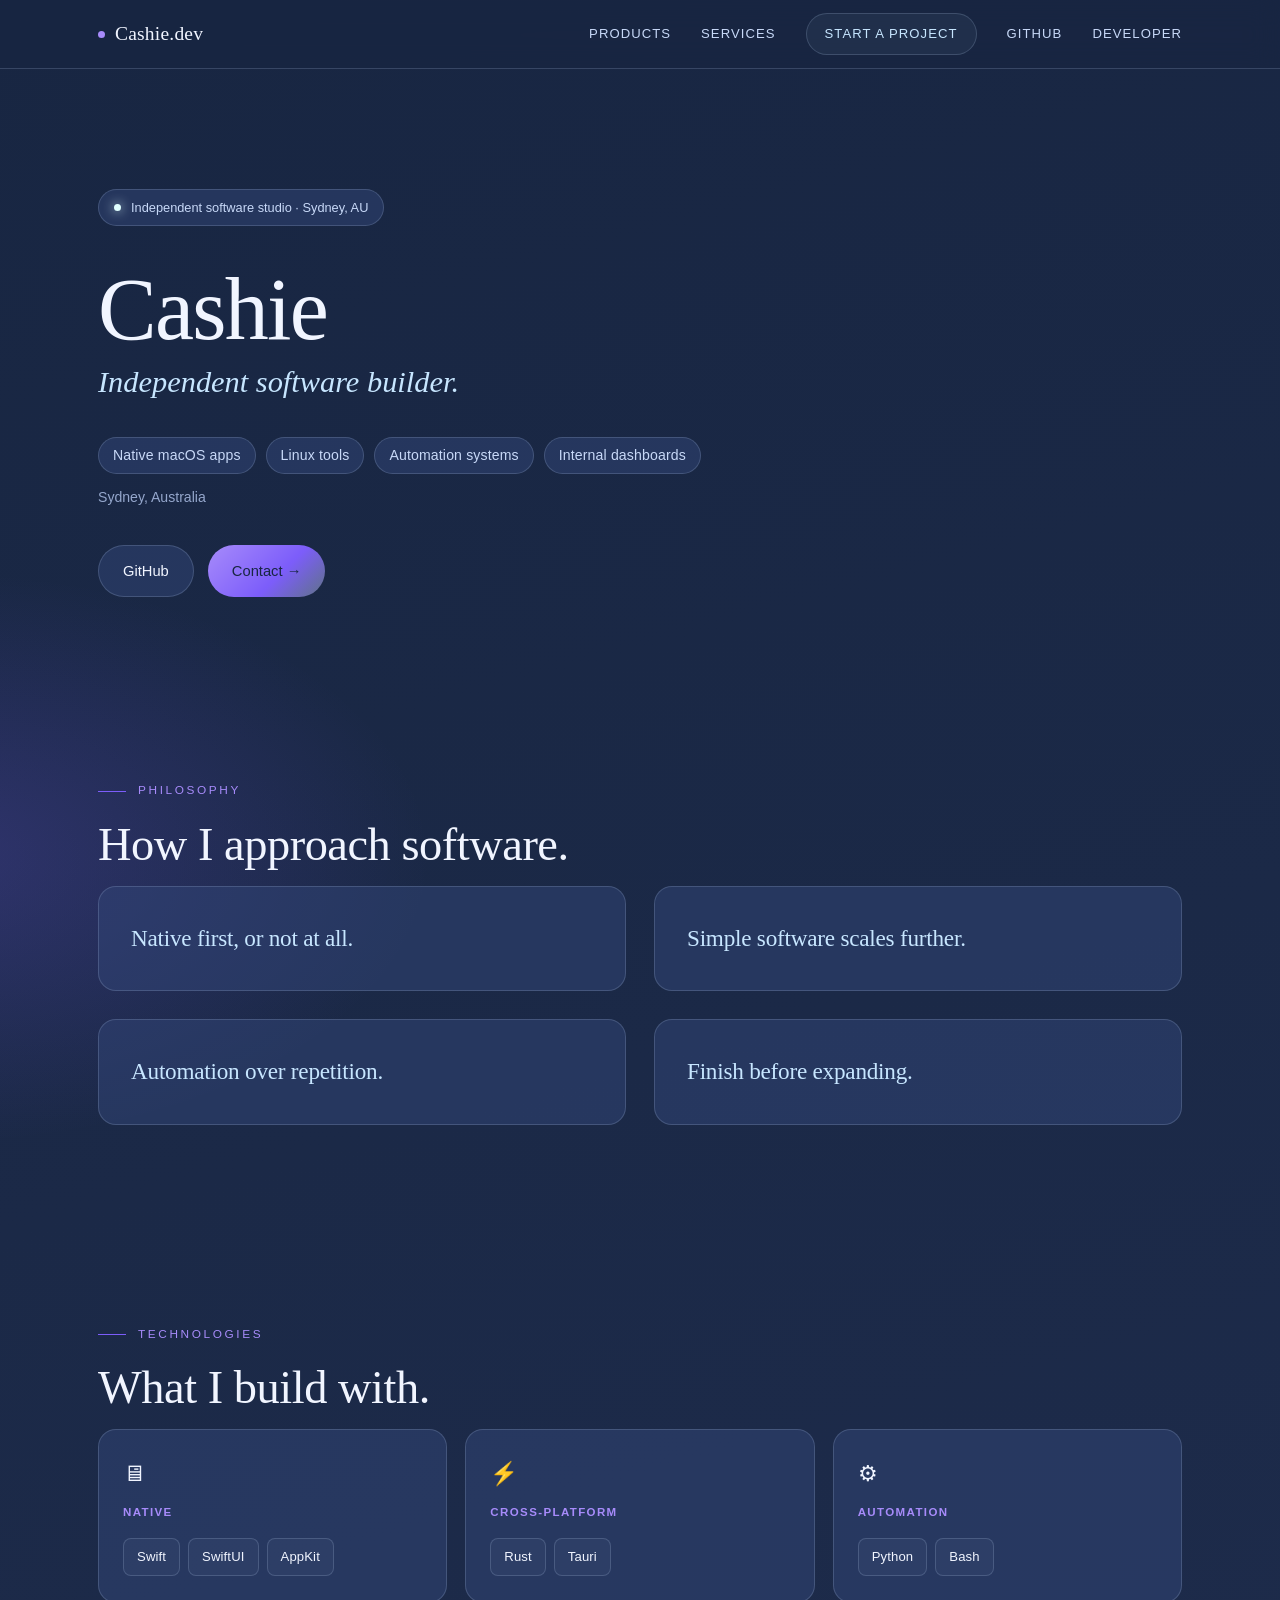
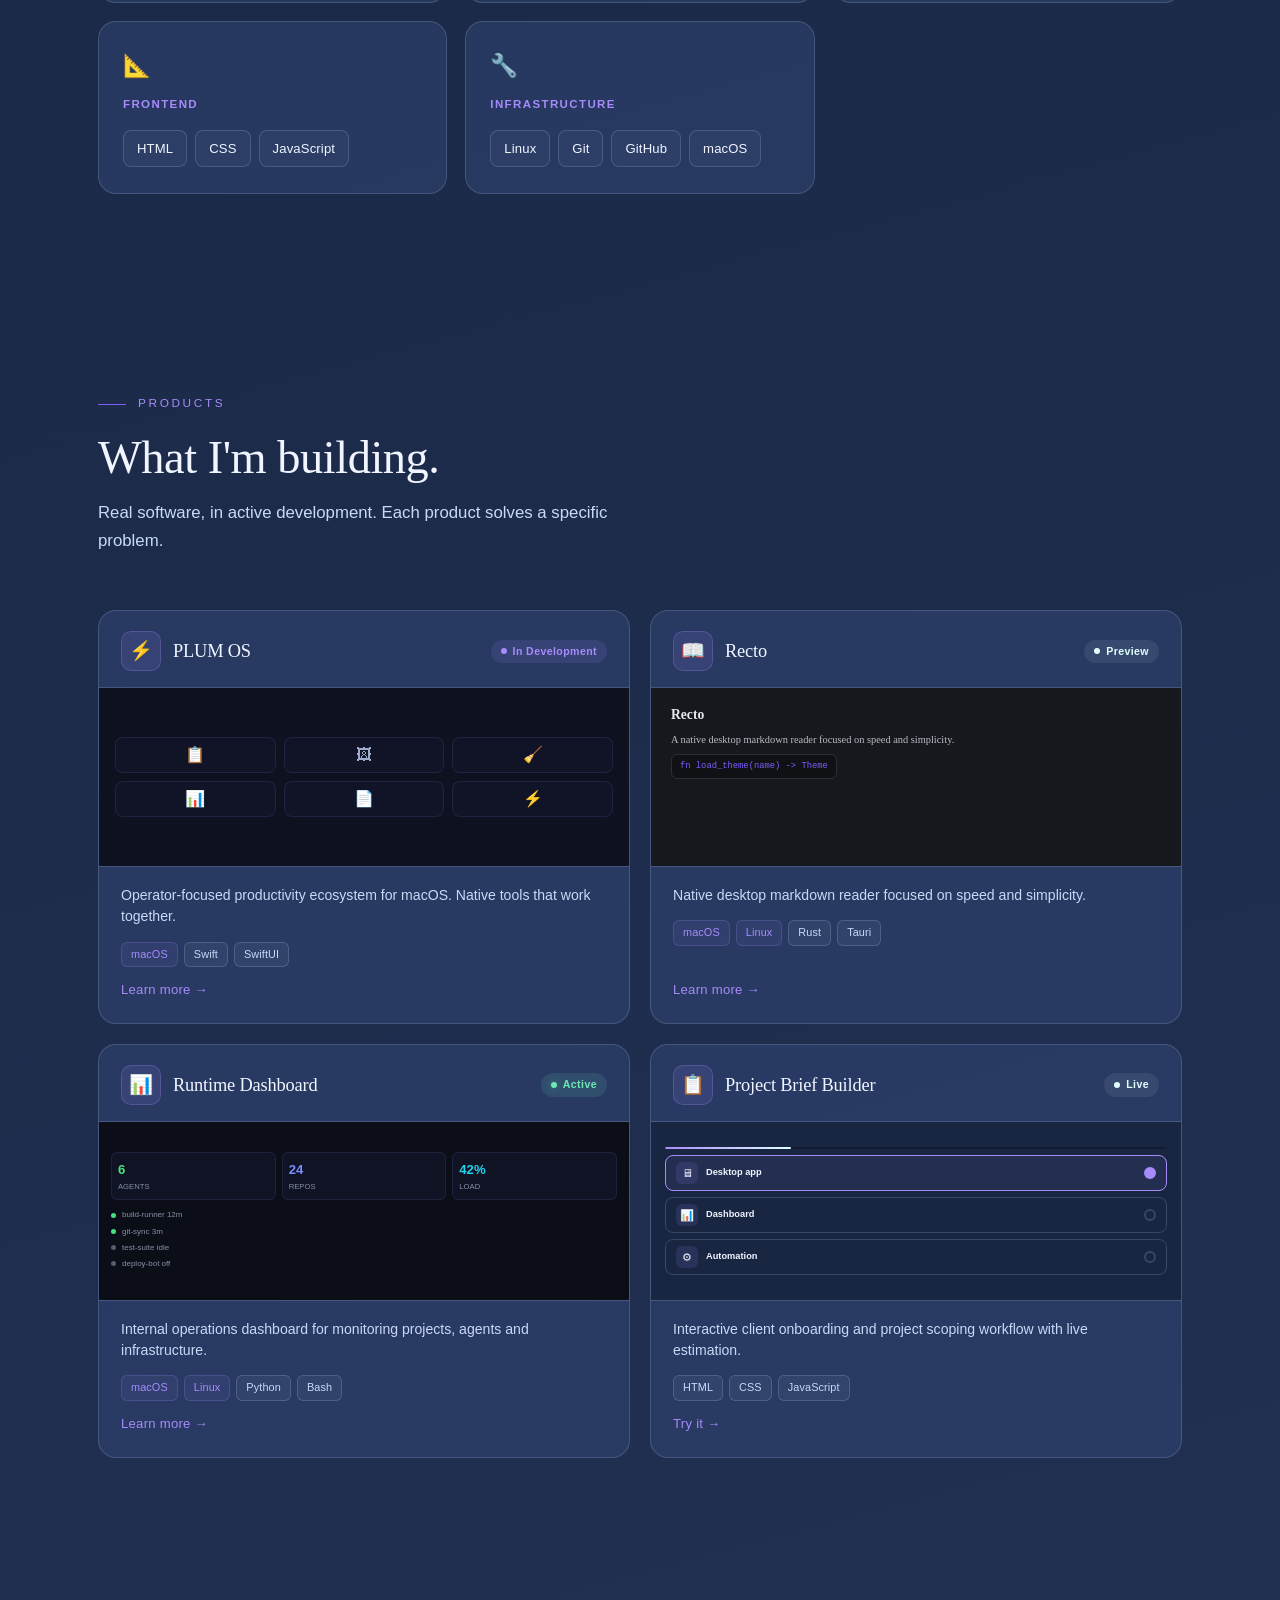
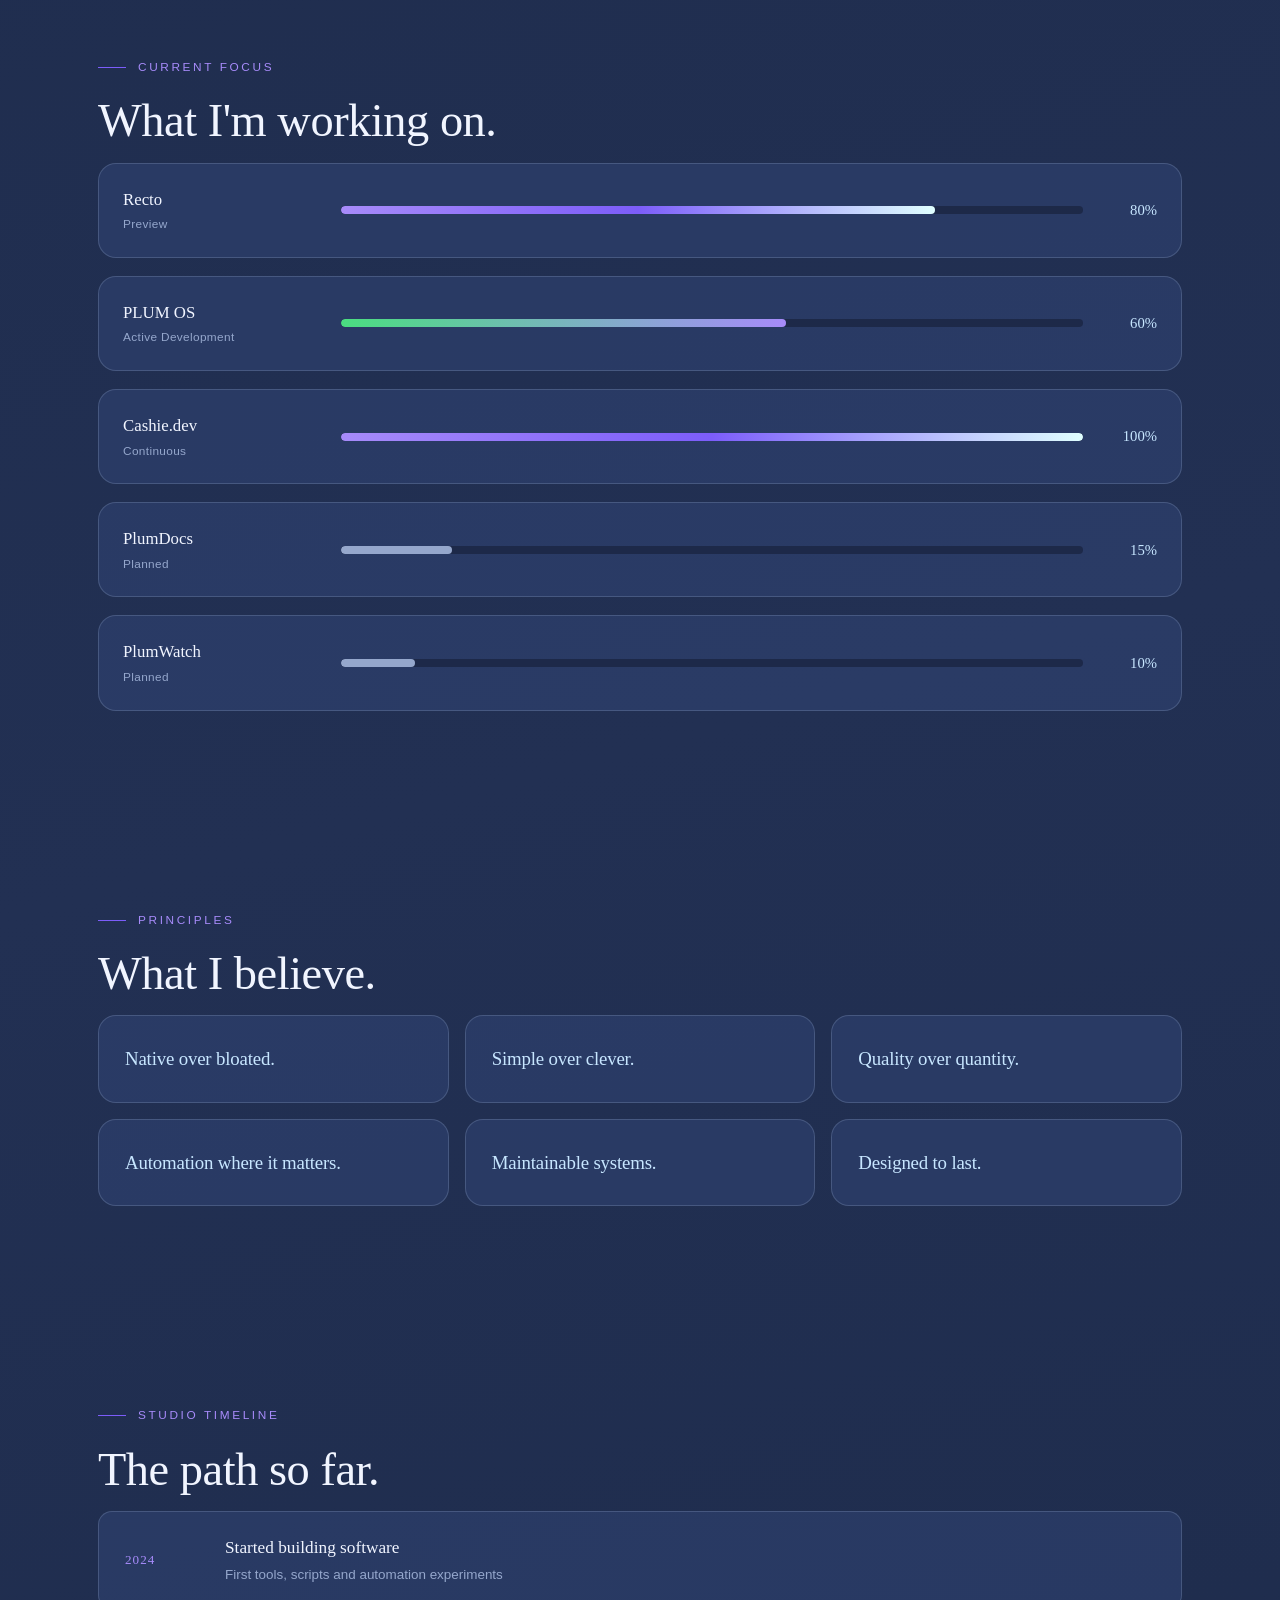
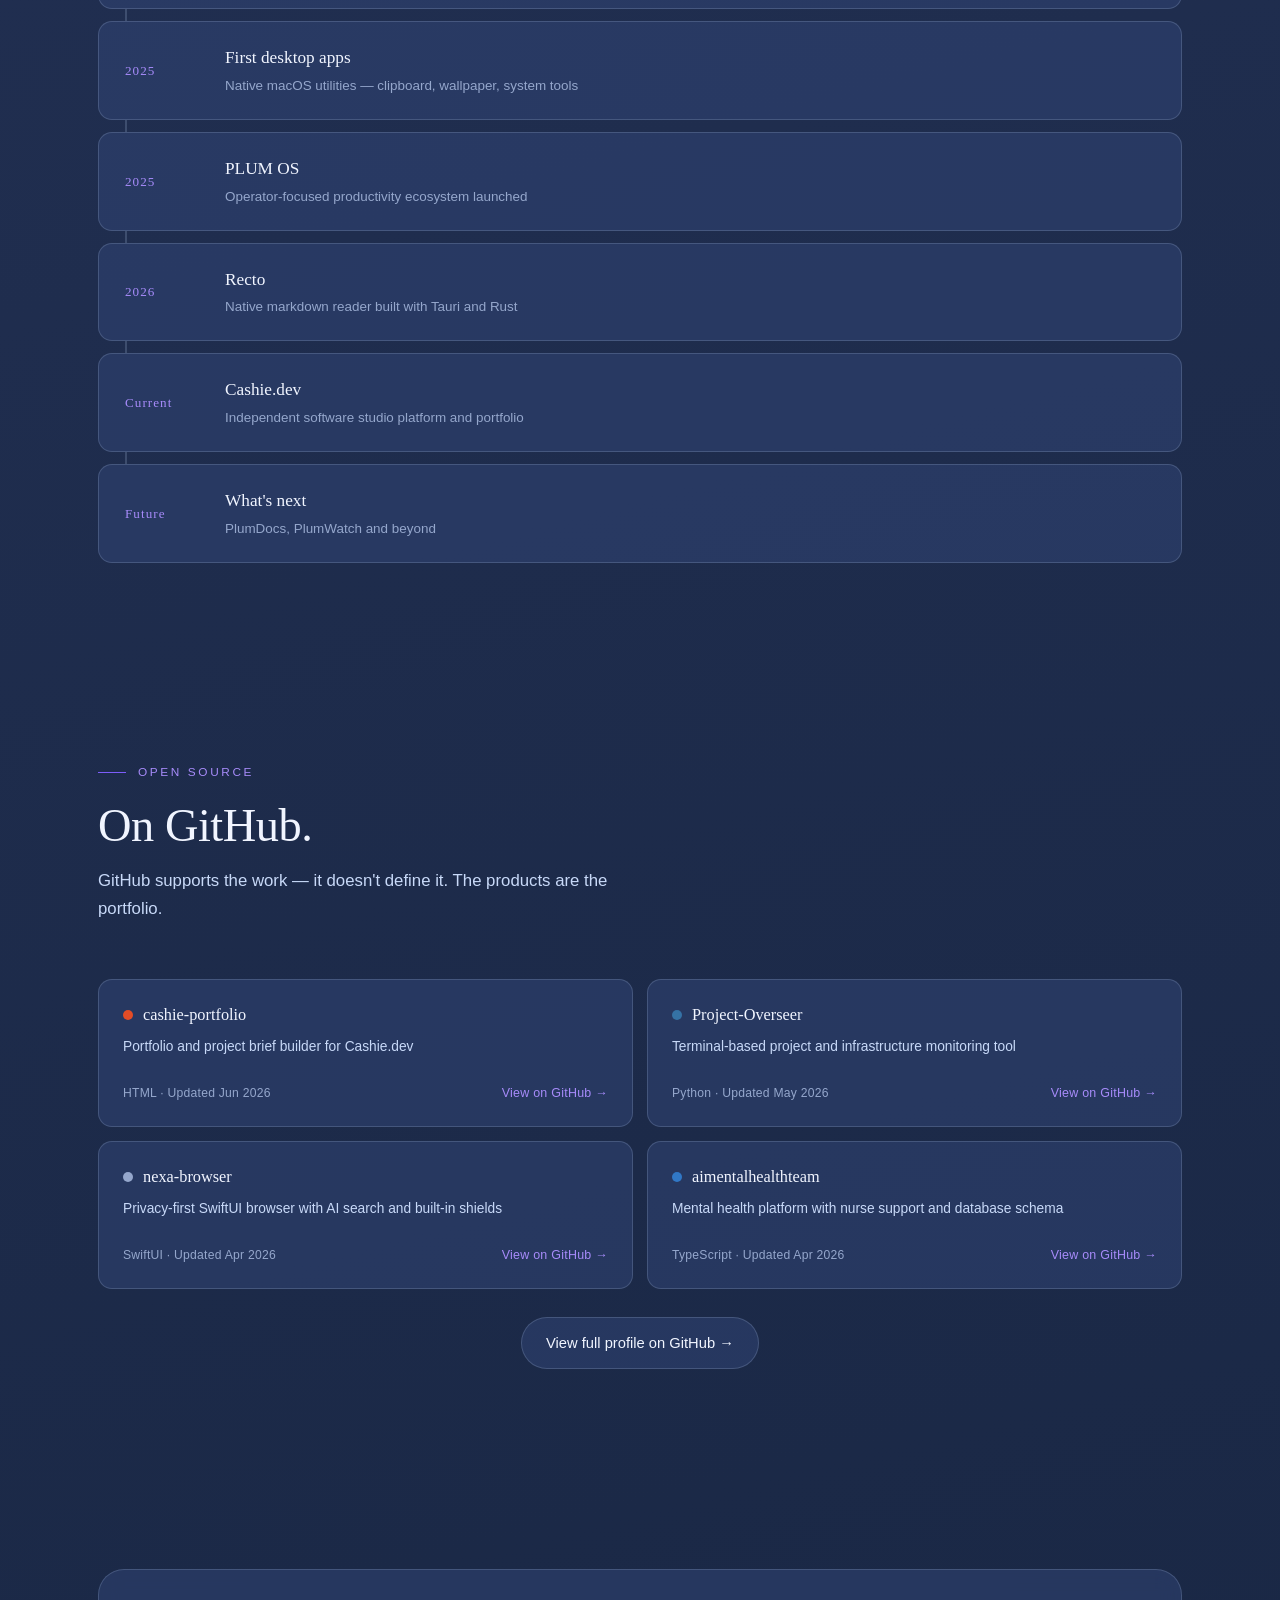
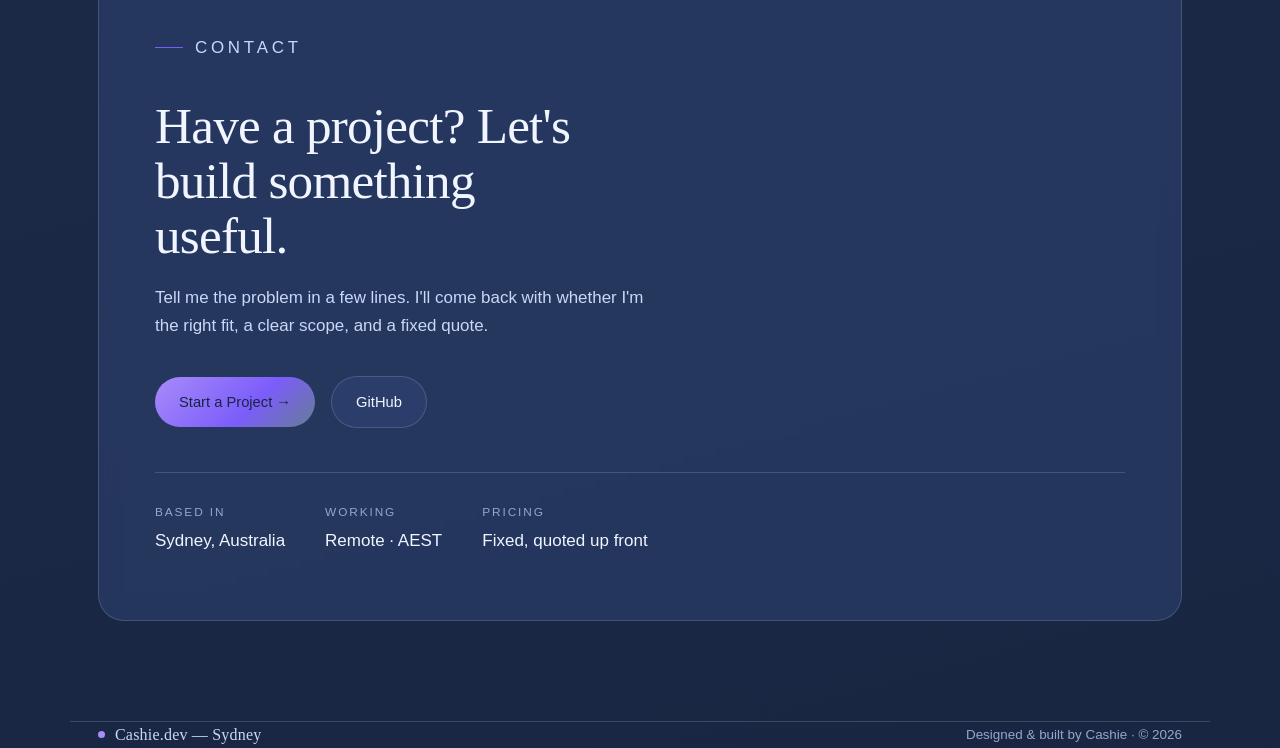
==== commit 94a5e473: "Developer page polish pass — visual proof over text - Philosophy: replaced 6 text items with 4 large" ====
--- a/about.html
+++ b/about.html
@@ -44,6 +44,36 @@
   ::selection { background: linear-gradient(135deg, rgba(167,139,250,0.38), rgba(224,255,255,0.30)); color: #fff; }
   a { color: inherit; text-decoration: none; }
   .wrap { max-width: var(--maxw); margin: 0 auto; padding: 0 28px; }
+  section { padding: 100px 0; }
+  .eyebrow {
+    font-size: 0.74rem; letter-spacing: 0.22em; text-transform: uppercase;
+    color: var(--plum); margin: 0 0 18px;
+    display: flex; align-items: center; gap: 12px;
+  }
+  .eyebrow::before { content: ""; width: 28px; height: 1px; background: var(--plum-deep); }
+  h2.section-title {
+    font-family: var(--serif); font-weight: 500;
+    font-size: clamp(1.9rem, 4vw, 2.9rem);
+    line-height: 1.1; margin: 0 0 16px; letter-spacing: -0.01em;
+  }
+  .section-lede { color: var(--ink-soft); max-width: 56ch; margin: 0 0 56px; font-size: 1.05rem; }
+
+  .btn {
+    display: inline-flex; align-items: center; gap: 8px;
+    padding: 13px 24px; border-radius: 999px;
+    font-size: 0.92rem; font-weight: 500;
+    transition: transform .18s ease, border-color .2s ease, box-shadow .25s ease;
+  }
+  .btn-primary {
+    background: linear-gradient(135deg, var(--plum) 0%, var(--plum-deep) 60%, rgba(224,255,255,0.35) 100%);
+    color: #182642;
+  }
+  .btn-primary:hover { transform: translateY(-2px); box-shadow: 0 6px 24px rgba(167,139,250,0.30); }
+  .btn-ghost {
+    border: 1px solid var(--panel-line); color: var(--ink);
+    background: var(--panel);
+  }
+  .btn-ghost:hover { border-color: var(--plum); }
 
   /* ---------- Nav ---------- */
   header.nav {
@@ -53,55 +83,14 @@
     border-bottom: 1px solid var(--panel-line);
   }
   .nav-inner { display: flex; align-items: center; justify-content: space-between; height: 68px; }
-  .brand {
-    font-family: var(--serif); font-size: 1.22rem; letter-spacing: 0.2px;
-    display: inline-flex; align-items: center; gap: 10px;
-  }
+  .brand { font-family: var(--serif); font-size: 1.22rem; letter-spacing: 0.2px; display: inline-flex; align-items: center; gap: 10px; }
   .brand .dot { width: 7px; height: 7px; border-radius: 50%; background: var(--plum); }
   .nav-links { display: flex; gap: 30px; align-items: center; }
-  .nav-links a {
-    font-size: 0.82rem; letter-spacing: 0.08em; text-transform: uppercase;
-    color: var(--ink-soft); transition: color .2s ease;
-  }
+  .nav-links a { font-size: 0.82rem; letter-spacing: 0.08em; text-transform: uppercase; color: var(--ink-soft); transition: color .2s ease; }
   .nav-links a:hover { color: var(--ink); }
-  .nav-cta {
-    border: 1px solid var(--panel-line); padding: 9px 18px; border-radius: 999px;
-    background: rgba(199,230,255,0.05); color: var(--cream) !important;
-  }
+  .nav-cta { border: 1px solid var(--panel-line); padding: 9px 18px; border-radius: 999px; background: rgba(199,230,255,0.05); color: var(--cream) !important; }
   .nav-cta:hover { border-color: var(--plum); }
   @media (max-width: 760px) { .nav-links a:not(.nav-cta) { display: none; } }
-
-  /* ---------- Scaffolding ---------- */
-  section { padding: 100px 0; }
-  .eyebrow {
-    font-size: 0.74rem; letter-spacing: 0.22em; text-transform: uppercase;
-    color: var(--plum); margin: 0 0 18px;
-    display: flex; align-items: center; gap: 12px;
-  }
-  .eyebrow::before { content: ""; width: 28px; height: 1px; background: var(--plum-deep); }
-  h2.section-title {
-    font-family: var(--serif); font-weight: 500;
-    font-size: clamp(1.9rem, 4vw, 2.9rem);
-    line-height: 1.1; margin: 0 0 16px; letter-spacing: -0.01em;
-  }
-  .section-lede { color: var(--ink-soft); max-width: 56ch; margin: 0 0 56px; font-size: 1.05rem; }
-
-  .btn {
-    display: inline-flex; align-items: center; gap: 8px;
-    padding: 13px 24px; border-radius: 999px;
-    font-size: 0.92rem; font-weight: 500;
-    transition: transform .18s ease, background .2s ease, border-color .2s ease;
-  }
-  .btn-primary {
-    background: linear-gradient(135deg, var(--plum) 0%, var(--plum-deep) 60%, rgba(224,255,255,0.35) 100%);
-    color: #182642;
-  }
-  .btn-primary:hover { transform: translateY(-2px); }
-  .btn-ghost {
-    border: 1px solid var(--panel-line); color: var(--ink);
-    background: var(--panel);
-  }
-  .btn-ghost:hover { border-color: var(--plum); }
 
   /* ---------- Dev hero ---------- */
   .dev-hero { padding: 120px 0 84px; }
@@ -122,38 +111,39 @@
     font-size: clamp(1.3rem, 3vw, 1.9rem);
     color: var(--cream); margin: 0 0 36px; line-height: 1.2;
   }
-  .dev-hero .dev-tags {
-    display: flex; flex-wrap: wrap; gap: 10px; margin-bottom: 12px;
-  }
+  .dev-hero .dev-tags { display: flex; flex-wrap: wrap; gap: 10px; margin-bottom: 12px; }
   .dev-hero .dev-tag {
     font-size: 0.88rem; color: var(--ink-soft);
     border: 1px solid var(--panel-line); border-radius: 999px;
     padding: 6px 14px; background: var(--panel); letter-spacing: 0.01em;
   }
-  .dev-hero .dev-location {
-    font-size: 0.88rem; color: var(--ink-mute); margin-bottom: 36px;
-  }
+  .dev-hero .dev-location { font-size: 0.88rem; color: var(--ink-mute); margin-bottom: 36px; }
   .dev-hero-actions { display: flex; flex-wrap: wrap; gap: 14px; }
 
-  /* ---------- Philosophy ---------- */
-  .philosophy-list {
-    display: grid; grid-template-columns: repeat(2, 1fr); gap: 0 48px;
-  }
-  @media (max-width: 680px) { .philosophy-list { grid-template-columns: 1fr; gap: 0; } }
-  .philosophy-item {
-    display: flex; align-items: baseline; gap: 16px;
-    padding: 18px 0; border-bottom: 1px solid var(--panel-line);
-  }
-  .philosophy-item:last-child { border-bottom: none; }
-  .philosophy-item .ph-num {
-    font-family: var(--serif); font-size: 0.78rem; color: var(--plum);
-    letter-spacing: 0.08em; flex-shrink: 0; min-width: 28px;
-  }
-  .philosophy-item .ph-text {
-    font-size: 1.02rem; color: var(--ink); line-height: 1.5;
-  }
-
-  /* ---------- Technologies ---------- */
+  /* ---------- Philosophy pull quotes ---------- */
+  .pull-quotes {
+    display: grid; grid-template-columns: repeat(2, 1fr); gap: 28px;
+  }
+  @media (max-width: 680px) { .pull-quotes { grid-template-columns: 1fr; } }
+  .pull-quote {
+    background: var(--panel); border: 1px solid var(--panel-line);
+    border-radius: var(--radius); padding: 36px 32px;
+    position: relative; overflow: hidden;
+    transition: border-color .30s ease, transform .30s ease;
+  }
+  .pull-quote:hover { border-color: rgba(167,139,250,0.35); transform: translateY(-3px); }
+  .pull-quote::before {
+    content: ""; position: absolute; top: 0; left: 0; right: 0; height: 1px;
+    background: linear-gradient(90deg, transparent, rgba(167,139,250,0.4), transparent);
+    opacity: 0; transition: opacity .30s ease;
+  }
+  .pull-quote:hover::before { opacity: 1; }
+  .pull-quote p {
+    font-family: var(--serif); font-size: 1.45rem; color: var(--cream);
+    line-height: 1.35; font-weight: 500; letter-spacing: -0.01em;
+  }
+
+  /* ---------- Technology cards ---------- */
   .tech-groups {
     display: grid; grid-template-columns: repeat(3, 1fr); gap: 18px;
   }
@@ -161,70 +151,160 @@
   @media (max-width: 560px) { .tech-groups { grid-template-columns: 1fr; } }
   .tech-group {
     background: var(--panel); border: 1px solid var(--panel-line);
-    border-radius: var(--radius); padding: 24px;
-    transition: border-color .22s ease;
-  }
-  .tech-group:hover { border-color: rgba(167,139,250,0.30); }
+    border-radius: var(--radius); padding: 26px 24px;
+    transition: border-color .30s ease, transform .30s ease;
+    position: relative; overflow: hidden;
+  }
+  .tech-group:hover { border-color: rgba(167,139,250,0.30); transform: translateY(-2px); }
+  .tech-group::after {
+    content: ""; position: absolute; bottom: 0; left: 0; right: 0; height: 1px;
+    background: linear-gradient(90deg, var(--plum-deep), transparent);
+    opacity: 0; transition: opacity .30s ease;
+  }
+  .tech-group:hover::after { opacity: 0.5; }
+  .tech-group .tg-icon { font-size: 1.4rem; margin-bottom: 10px; }
   .tech-group .tg-label {
     font-size: 0.72rem; letter-spacing: 0.12em; text-transform: uppercase;
-    color: var(--plum); margin-bottom: 14px; font-weight: 600;
+    color: var(--plum); margin-bottom: 16px; font-weight: 600;
   }
   .tech-group .tg-chips { display: flex; flex-wrap: wrap; gap: 8px; }
   .tech-chip {
-    font-size: 0.88rem; color: var(--ink);
+    font-size: 0.82rem; color: var(--ink);
     border: 1px solid var(--panel-line); border-radius: 8px;
-    padding: 6px 12px; background: rgba(199,230,255,0.04);
-    font-weight: 500; font-family: var(--sans);
-  }
-
-  /* ---------- Product cards ---------- */
+    padding: 7px 13px; background: rgba(199,230,255,0.04);
+    font-weight: 500; letter-spacing: 0.01em;
+  }
+
+  /* ---------- Product cards (App Store style) ---------- */
   .dev-products-grid {
-    display: grid; grid-template-columns: repeat(2, 1fr); gap: 18px;
-  }
-  @media (max-width: 680px) { .dev-products-grid { grid-template-columns: 1fr; } }
+    display: grid; grid-template-columns: 1fr 1fr; gap: 20px;
+  }
+  @media (max-width: 760px) { .dev-products-grid { grid-template-columns: 1fr; } }
   .dev-product-card {
     background: var(--panel); border: 1px solid var(--panel-line);
-    border-radius: var(--radius); padding: 28px;
-    transition: border-color .22s ease, transform .22s ease;
+    border-radius: var(--radius); overflow: hidden;
+    transition: border-color .30s ease, transform .30s ease, box-shadow .30s ease;
     display: flex; flex-direction: column;
   }
-  .dev-product-card:hover { border-color: rgba(167,139,250,0.40); transform: translateY(-3px); }
+  .dev-product-card:hover {
+    border-color: rgba(167,139,250,0.40);
+    transform: translateY(-4px);
+    box-shadow: 0 20px 50px rgba(0,0,0,0.30);
+  }
+  .dev-product-card .dp-header {
+    display: flex; align-items: center; gap: 12px;
+    padding: 20px 22px 16px;
+  }
   .dev-product-card .dp-icon {
-    width: 44px; height: 44px; border-radius: 12px;
+    width: 40px; height: 40px; border-radius: 10px;
     background: rgba(167,139,250,0.12); border: 1px solid rgba(167,139,250,0.25);
     display: flex; align-items: center; justify-content: center;
-    font-size: 1.3rem; margin-bottom: 16px;
+    font-size: 1.2rem; flex-shrink: 0;
   }
   .dev-product-card h3 {
-    font-family: var(--serif); font-weight: 500; font-size: 1.25rem;
-    margin: 0 0 8px; letter-spacing: -0.01em;
-  }
-  .dev-product-card p { color: var(--ink-soft); font-size: 0.92rem; margin: 0 0 14px; line-height: 1.5; }
-  .dev-product-card .dp-link {
-    font-size: 0.82rem; color: var(--plum); letter-spacing: 0.02em;
-    margin-top: auto;
-  }
-
-  /* ---------- Current focus ---------- */
-  .focus-timeline { display: flex; flex-direction: column; gap: 44px; }
-  .focus-block .focus-label {
-    font-size: 0.72rem; letter-spacing: 0.14em; text-transform: uppercase;
-    color: var(--plum); margin-bottom: 14px; font-weight: 600;
-    display: flex; align-items: center; gap: 12px;
-  }
-  .focus-block .focus-label::before {
-    content: ""; width: 8px; height: 8px; border-radius: 50%;
-  }
-  .focus-block.now .focus-label::before { background: #4ade80; box-shadow: 0 0 10px rgba(74,222,128,0.4); }
-  .focus-block.recent .focus-label::before { background: var(--plum); }
-  .focus-block.planned .focus-label::before { background: var(--ink-mute); }
-  .focus-items {
-    display: flex; flex-direction: column; gap: 8px;
-    padding-left: 20px; border-left: 1px solid var(--panel-line);
-    margin-left: 3px;
-  }
-  .focus-item {
-    font-size: 1.0rem; color: var(--ink); padding: 6px 0;
+    font-family: var(--serif); font-weight: 500; font-size: 1.15rem;
+    margin: 0; letter-spacing: -0.01em;
+  }
+  .dev-product-card .dp-status {
+    margin-left: auto; font-size: 0.66rem; font-weight: 600;
+    padding: 3px 10px; border-radius: 999px; letter-spacing: 0.04em;
+    display: inline-flex; align-items: center; gap: 6px; white-space: nowrap;
+  }
+  .dev-product-card .dp-status::before { content: ""; width: 6px; height: 6px; border-radius: 50%; }
+  .dp-status.active { background: rgba(110,231,183,0.12); color: #6ee7b7; }
+  .dp-status.active::before { background: #6ee7b7; box-shadow: 0 0 8px rgba(110,231,183,0.4); }
+  .dp-status.dev { background: rgba(167,139,250,0.12); color: var(--plum); }
+  .dp-status.dev::before { background: var(--plum); }
+  .dp-status.live { background: rgba(224,255,255,0.08); color: var(--cyan); }
+  .dp-status.live::before { background: var(--cyan); }
+  .dev-product-card .dp-screenshot {
+    height: 180px; overflow: hidden; position: relative;
+    border-top: 1px solid var(--panel-line); border-bottom: 1px solid var(--panel-line);
+  }
+  .dev-product-card:hover .dp-screenshot { }
+
+  /* Faux screenshot mini styles */
+  .mini-faux { width: 100%; height: 100%; display: flex; align-items: center; justify-content: center; font-size: 0.72rem; }
+  .mini-plum {
+    background: #0e1120; color: #9dabcc;
+    flex-direction: column; gap: 8px; padding: 16px;
+  }
+  .mini-plum .mp-grid { display: grid; grid-template-columns: repeat(3,1fr); gap: 8px; width: 100%; }
+  .mini-plum .mp-tile {
+    background: rgba(18,22,40,0.8); border: 1px solid rgba(120,140,255,0.12); border-radius: 8px;
+    height: 36px; display: flex; align-items: center; justify-content: center; font-size: 1.0rem;
+  }
+  .mini-recto {
+    background: #16181d; padding: 16px 20px; align-items: flex-start; justify-content: flex-start; gap: 0;
+  }
+  .mini-recto .mr-text { font-family: "Charter",Georgia,serif; color: #b8bcc4; font-size: 0.65rem; line-height: 1.7; text-align: left; }
+  .mini-recto .mr-title { font-family: "Charter",Georgia,serif; color: #e7e9ee; font-size: 0.85rem; font-weight: 600; margin-bottom: 4px; }
+  .mini-recto .mr-code { background: #0f1115; border: 1px solid #2a2e37; border-radius: 6px; padding: 4px 8px; margin-top: 6px; font-family: monospace; font-size: 0.55rem; color: #7c5cff; }
+  .mini-runtime {
+    background: #0b0d17; flex-direction: column; gap: 6px; padding: 12px;
+  }
+  .mini-runtime .mr-stats { display: grid; grid-template-columns: repeat(3,1fr); gap: 6px; width: 100%; }
+  .mini-runtime .mr-stat { background: rgba(18,22,40,0.75); border: 1px solid rgba(120,140,255,0.12); border-radius: 6px; padding: 6px; }
+  .mini-runtime .mr-stat .mr-v { font-size: 0.82rem; font-weight: 700; color: #4ade80; }
+  .mini-runtime .mr-stat:nth-child(2) .mr-v { color: #7b8cff; }
+  .mini-runtime .mr-stat:nth-child(3) .mr-v { color: #22d3ee; }
+  .mini-runtime .mr-stat .mr-l { font-size: 0.48rem; color: #8890a8; text-transform: uppercase; }
+  .mini-runtime .mr-bars { display: flex; flex-direction: column; gap: 3px; width: 100%; margin-top: 2px; }
+  .mini-runtime .mr-bar { display: flex; align-items: center; gap: 6px; }
+  .mini-runtime .mr-dot { width: 5px; height: 5px; border-radius: 50%; background: #4ade80; flex-shrink: 0; }
+  .mini-runtime .mr-dot.gray { background: #555a6e; }
+  .mini-runtime .mr-bar span { font-size: 0.5rem; color: #8890a8; }
+  .mini-brief {
+    background: #182642; flex-direction: column; gap: 6px; padding: 14px; align-items: stretch;
+  }
+  .mini-brief .mb-bar { height: 2px; background: rgba(11,16,32,0.4); border-radius: 2px; overflow: hidden; }
+  .mini-brief .mb-bar-fill { height: 100%; width: 25%; background: linear-gradient(90deg,var(--plum),var(--cyan)); border-radius: 2px; }
+  .mini-brief .mb-option { border: 1.5px solid rgba(200,220,255,0.18); border-radius: 8px; padding: 6px 10px; display: flex; align-items: center; gap: 8px; }
+  .mini-brief .mb-option.sel { border-color: var(--plum); background: rgba(167,139,250,0.08); }
+  .mini-brief .mb-icon { width: 22px; height: 22px; border-radius: 6px; background: rgba(167,139,250,0.12); display: flex; align-items: center; justify-content: center; font-size: 0.7rem; }
+  .mini-brief .mb-label { font-size: 0.58rem; color: var(--ink); font-weight: 600; }
+  .mini-brief .mb-check { margin-left: auto; width: 12px; height: 12px; border-radius: 50%; border: 2px solid rgba(200,220,255,0.18); }
+  .mini-brief .mb-option.sel .mb-check { border-color: var(--plum); background: var(--plum); }
+
+  .dev-product-card .dp-body { padding: 18px 22px 22px; flex: 1; display: flex; flex-direction: column; }
+  .dev-product-card .dp-body p { color: var(--ink-soft); font-size: 0.88rem; margin: 0 0 14px; line-height: 1.5; }
+  .dev-product-card .dp-badges { display: flex; flex-wrap: wrap; gap: 6px; margin-bottom: 12px; }
+  .dev-product-card .dp-link { font-size: 0.82rem; color: var(--plum); letter-spacing: 0.02em; margin-top: auto; }
+  .dp-badge {
+    font-size: 0.68rem; padding: 3px 9px; border-radius: 6px;
+    background: rgba(199,230,255,0.06); border: 1px solid var(--panel-line);
+    color: var(--ink-soft); font-weight: 500; letter-spacing: 0.01em;
+  }
+  .dp-badge.plum { background: rgba(167,139,250,0.08); border-color: rgba(167,139,250,0.20); color: var(--plum); }
+
+  /* ---------- Current focus (progress bars) ---------- */
+  .focus-cards { display: flex; flex-direction: column; gap: 18px; }
+  .focus-card {
+    background: var(--panel); border: 1px solid var(--panel-line);
+    border-radius: var(--radius); padding: 22px 24px;
+    display: flex; align-items: center; gap: 18px;
+    transition: border-color .25s ease;
+  }
+  .focus-card:hover { border-color: rgba(167,139,250,0.25); }
+  .focus-card .fc-info { flex-shrink: 0; min-width: 200px; }
+  .focus-card .fc-name { font-family: var(--serif); font-size: 1.05rem; font-weight: 500; color: var(--ink); margin-bottom: 2px; }
+  .focus-card .fc-status { font-size: 0.74rem; color: var(--ink-mute); letter-spacing: 0.03em; }
+  .focus-card .fc-bar-wrap { flex: 1; }
+  .focus-card .fc-bar-track {
+    height: 8px; background: rgba(11,16,32,0.4); border-radius: 999px; overflow: hidden;
+  }
+  .focus-card .fc-bar-fill {
+    height: 100%; border-radius: 999px;
+    background: linear-gradient(90deg, var(--plum), var(--plum-deep), var(--cyan));
+    width: 0; transition: width 1.2s cubic-bezier(0.4,0,0.2,1);
+  }
+  .focus-card .fc-bar-fill.green { background: linear-gradient(90deg, #4ade80, var(--plum)); }
+  .focus-card .fc-bar-fill.muted { background: linear-gradient(90deg, var(--ink-mute), var(--ink-mute)); }
+  .focus-card .fc-pct { font-family: var(--serif); font-size: 0.92rem; color: var(--cream); margin-left: 16px; min-width: 40px; text-align: right; }
+  @media (max-width: 560px) {
+    .focus-card { flex-direction: column; align-items: stretch; gap: 10px; }
+    .focus-card .fc-info { min-width: auto; }
+    .focus-card .fc-pct { margin-left: 0; text-align: left; }
   }
 
   /* ---------- Principles ---------- */
@@ -235,57 +315,77 @@
   @media (max-width: 480px) { .principles-grid { grid-template-columns: 1fr; } }
   .principle {
     background: var(--panel); border: 1px solid var(--panel-line);
-    border-radius: var(--radius); padding: 28px 24px;
-    transition: border-color .22s ease;
-  }
-  .principle:hover { border-color: rgba(167,139,250,0.30); }
+    border-radius: var(--radius); padding: 30px 26px;
+    transition: border-color .30s ease, transform .30s ease;
+    position: relative; overflow: hidden;
+  }
+  .principle:hover { border-color: rgba(167,139,250,0.30); transform: translateY(-2px); }
+  .principle::before {
+    content: ""; position: absolute; top: 0; left: 0; right: 0; height: 1px;
+    background: linear-gradient(90deg, transparent, rgba(167,139,250,0.35), transparent);
+    opacity: 0; transition: opacity .30s ease;
+  }
+  .principle:hover::before { opacity: 1; }
   .principle p {
-    font-family: var(--serif); font-size: 1.12rem; color: var(--cream);
-    margin: 0; line-height: 1.4; font-weight: 500; letter-spacing: -0.01em;
-  }
-
-  /* ---------- Studio timeline ---------- */
-  .milestones { display: flex; flex-direction: column; gap: 0; }
-  .milestone {
-    display: flex; align-items: center; gap: 22px; padding: 20px 0;
+    font-family: var(--serif); font-size: 1.18rem; color: var(--cream);
+    margin: 0; line-height: 1.35; font-weight: 500; letter-spacing: -0.01em;
+  }
+
+  /* ---------- Studio timeline (milestone cards) ---------- */
+  .milestone-cards { display: flex; flex-direction: column; gap: 12px; }
+  .milestone-card {
+    background: var(--panel); border: 1px solid var(--panel-line);
+    border-radius: 14px; padding: 22px 26px;
+    display: flex; align-items: center; gap: 20px;
+    transition: border-color .25s ease, transform .25s ease;
     position: relative;
   }
-  .milestone .ms-dot {
-    width: 12px; height: 12px; border-radius: 50%;
-    background: var(--plum); box-shadow: 0 0 8px rgba(167,139,250,0.3);
-    flex-shrink: 0; z-index: 1; position: relative;
-  }
-  .milestone:not(:last-child)::after {
-    content: ""; position: absolute; left: 5px; top: 50%; bottom: -20px;
-    width: 2px; background: var(--panel-line);
-  }
-  .milestone .ms-label {
-    font-family: var(--serif); font-size: 1.12rem; color: var(--ink); font-weight: 500;
-  }
-  .milestone .ms-sub {
-    font-size: 0.8rem; color: var(--ink-mute); margin-left: auto; letter-spacing: 0.04em;
-  }
-
-  /* ---------- Open source ---------- */
-  .oss-card {
+  .milestone-card:hover { border-color: rgba(167,139,250,0.25); transform: translateX(4px); }
+  .milestone-card .mc-year {
+    font-family: var(--serif); font-size: 0.82rem; color: var(--plum);
+    letter-spacing: 0.08em; min-width: 80px; flex-shrink: 0;
+  }
+  .milestone-card .mc-content { flex: 1; }
+  .milestone-card .mc-title {
+    font-family: var(--serif); font-size: 1.08rem; color: var(--ink);
+    font-weight: 500; margin-bottom: 2px;
+  }
+  .milestone-card .mc-desc { font-size: 0.84rem; color: var(--ink-mute); }
+  .milestone-card:not(:last-child)::after {
+    content: ""; position: absolute; bottom: -13px; left: 26px;
+    width: 2px; height: 12px; background: var(--panel-line);
+  }
+
+  /* ---------- Open source repo cards ---------- */
+  .oss-repos { display: grid; grid-template-columns: repeat(2, 1fr); gap: 14px; margin-bottom: 28px; }
+  @media (max-width: 680px) { .oss-repos { grid-template-columns: 1fr; } }
+  .oss-repo-card {
     background: var(--panel); border: 1px solid var(--panel-line);
-    border-radius: var(--radius); padding: 36px 32px;
-    position: relative; overflow: hidden;
-  }
-  .oss-card .oss-glow {
-    position: absolute; inset: -30% 60% auto -10%; height: 220px;
-    background: radial-gradient(circle at 30% 30%, rgba(167,139,250,0.16), transparent 60%);
-    pointer-events: none;
-  }
-  .oss-inner { position: relative; display: flex; flex-wrap: wrap; align-items: center; justify-content: space-between; gap: 28px; }
-  .oss-card h3 {
-    font-family: var(--serif); font-weight: 500; font-size: 1.25rem;
-    margin: 0 0 6px;
-  }
-  .oss-card p { color: var(--ink-soft); font-size: 0.92rem; margin: 0; line-height: 1.5; max-width: 48ch; }
-  .oss-stats { display: flex; gap: 36px; margin: 4px 0; }
-  .oss-stat .num { font-family: var(--serif); font-size: 1.6rem; color: var(--cream); display: block; }
-  .oss-stat .lbl { font-size: 0.76rem; color: var(--ink-mute); letter-spacing: 0.04em; }
+    border-radius: 14px; padding: 22px 24px;
+    transition: border-color .25s ease, transform .25s ease;
+  }
+  .oss-repo-card:hover { border-color: rgba(167,139,250,0.30); transform: translateY(-2px); }
+  .oss-repo-card .or-header { display: flex; align-items: center; gap: 10px; margin-bottom: 8px; }
+  .oss-repo-card .or-lang-dot {
+    width: 10px; height: 10px; border-radius: 50%; flex-shrink: 0;
+  }
+  .oss-repo-card .or-lang-dot.html { background: #e34c26; }
+  .oss-repo-card .or-lang-dot.python { background: #3572A5; }
+  .oss-repo-card .or-lang-dot.typescript { background: #3178c6; }
+  .oss-repo-card .or-lang-dot.none { background: var(--ink-mute); }
+  .oss-repo-card .or-name {
+    font-family: var(--serif); font-size: 1.02rem; font-weight: 500;
+    color: var(--ink);
+  }
+  .oss-repo-card .or-desc {
+    font-size: 0.86rem; color: var(--ink-soft); margin-bottom: 12px; line-height: 1.5;
+    min-height: 2.5em;
+  }
+  .oss-repo-card .or-footer {
+    display: flex; align-items: center; justify-content: space-between; gap: 12px;
+  }
+  .oss-repo-card .or-meta { font-size: 0.76rem; color: var(--ink-mute); letter-spacing: 0.02em; }
+  .oss-repo-card .or-link { font-size: 0.78rem; color: var(--plum); letter-spacing: 0.02em; }
 
   /* ---------- Contact ---------- */
   .contact-card {
@@ -324,7 +424,7 @@
   footer .brand { font-size: 1rem; color: var(--ink-soft); }
   footer .dot { width: 8px; height: 8px; border-radius: 50%; background: linear-gradient(135deg, var(--plum), var(--cyan)); display: inline-block; }
 
-  /* ---------- Reveal ---------- */
+  /* ---------- Reveal + motion ---------- */
   .reveal { opacity: 0; transform: translateY(18px); transition: opacity .7s ease, transform .7s ease; }
   .reveal.in { opacity: 1; transform: none; }
   @media (prefers-reduced-motion: reduce) {
@@ -375,15 +475,12 @@
     <div class="wrap">
       <p class="eyebrow reveal">Philosophy</p>
       <h2 class="section-title reveal">How I approach software.</h2>
-      <p class="section-lede reveal">Six principles that shape every build. No marketing fluff — just how I actually work.</p>
-
-      <div class="philosophy-list">
-        <div class="philosophy-item reveal"><span class="ph-num">01</span><span class="ph-text">Native first. If it runs on the platform, it should feel like it belongs there.</span></div>
-        <div class="philosophy-item reveal"><span class="ph-num">02</span><span class="ph-text">Simple software. One job, done well. No feature creep, no bloat.</span></div>
-        <div class="philosophy-item reveal"><span class="ph-num">03</span><span class="ph-text">Automation over repetition. If I do it twice, the third time is a script.</span></div>
-        <div class="philosophy-item reveal"><span class="ph-num">04</span><span class="ph-text">Maintainable systems. Code I can still understand six months later.</span></div>
-        <div class="philosophy-item reveal"><span class="ph-num">05</span><span class="ph-text">Finish before expanding. Ship v1, then decide if v2 is worth it.</span></div>
-        <div class="philosophy-item reveal"><span class="ph-num">06</span><span class="ph-text">Build tools I actually use. If it doesn't earn its place, it doesn't ship.</span></div>
+
+      <div class="pull-quotes">
+        <div class="pull-quote reveal"><p>Native first, or not at all.</p></div>
+        <div class="pull-quote reveal"><p>Simple software scales further.</p></div>
+        <div class="pull-quote reveal"><p>Automation over repetition.</p></div>
+        <div class="pull-quote reveal"><p>Finish before expanding.</p></div>
       </div>
     </div>
   </section>
@@ -393,10 +490,10 @@
     <div class="wrap">
       <p class="eyebrow reveal">Technologies</p>
       <h2 class="section-title reveal">What I build with.</h2>
-      <p class="section-lede reveal">A focused stack. Native where it matters, cross-platform where it helps, automation where it counts.</p>
 
       <div class="tech-groups">
         <div class="tech-group reveal">
+          <div class="tg-icon">🖥</div>
           <div class="tg-label">Native</div>
           <div class="tg-chips">
             <span class="tech-chip">Swift</span>
@@ -405,13 +502,15 @@
           </div>
         </div>
         <div class="tech-group reveal">
+          <div class="tg-icon">⚡</div>
           <div class="tg-label">Cross-platform</div>
           <div class="tg-chips">
+            <span class="tech-chip">Rust</span>
             <span class="tech-chip">Tauri</span>
-            <span class="tech-chip">Rust</span>
           </div>
         </div>
         <div class="tech-group reveal">
+          <div class="tg-icon">⚙</div>
           <div class="tg-label">Automation</div>
           <div class="tg-chips">
             <span class="tech-chip">Python</span>
@@ -419,6 +518,7 @@
           </div>
         </div>
         <div class="tech-group reveal">
+          <div class="tg-icon">📐</div>
           <div class="tg-label">Frontend</div>
           <div class="tg-chips">
             <span class="tech-chip">HTML</span>
@@ -427,11 +527,12 @@
           </div>
         </div>
         <div class="tech-group reveal">
+          <div class="tg-icon">🔧</div>
           <div class="tg-label">Infrastructure</div>
           <div class="tg-chips">
+            <span class="tech-chip">Linux</span>
             <span class="tech-chip">Git</span>
             <span class="tech-chip">GitHub</span>
-            <span class="tech-chip">Linux</span>
             <span class="tech-chip">macOS</span>
           </div>
         </div>
@@ -447,63 +548,185 @@
       <p class="section-lede reveal">Real software, in active development. Each product solves a specific problem.</p>
 
       <div class="dev-products-grid">
+
+        <!-- PLUM OS -->
         <a class="dev-product-card reveal" href="products.html#plum-os">
-          <div class="dp-icon">⚡</div>
-          <h3>PLUM OS</h3>
-          <p>Operator-focused productivity ecosystem for macOS. Native tools that work together.</p>
-          <span class="dp-link">Learn more →</span>
+          <div class="dp-header">
+            <div class="dp-icon">⚡</div>
+            <h3>PLUM OS</h3>
+            <span class="dp-status dev">In Development</span>
+          </div>
+          <div class="dp-screenshot">
+            <div class="mini-faux mini-plum">
+              <div class="mp-grid">
+                <div class="mp-tile">📋</div>
+                <div class="mp-tile">🖼</div>
+                <div class="mp-tile">🧹</div>
+                <div class="mp-tile">📊</div>
+                <div class="mp-tile">📄</div>
+                <div class="mp-tile">⚡</div>
+              </div>
+            </div>
+          </div>
+          <div class="dp-body">
+            <p>Operator-focused productivity ecosystem for macOS. Native tools that work together.</p>
+            <div class="dp-badges">
+              <span class="dp-badge plum">macOS</span>
+              <span class="dp-badge">Swift</span>
+              <span class="dp-badge">SwiftUI</span>
+            </div>
+            <span class="dp-link">Learn more →</span>
+          </div>
         </a>
+
+        <!-- Recto -->
         <a class="dev-product-card reveal" href="products.html#standalone">
-          <div class="dp-icon">📖</div>
-          <h3>Recto</h3>
-          <p>Native desktop markdown reader focused on speed and simplicity. Built with Tauri and Rust.</p>
-          <span class="dp-link">Learn more →</span>
+          <div class="dp-header">
+            <div class="dp-icon">📖</div>
+            <h3>Recto</h3>
+            <span class="dp-status live">Preview</span>
+          </div>
+          <div class="dp-screenshot">
+            <div class="mini-faux mini-recto" style="flex-direction: column; align-items: flex-start;">
+              <div class="mr-title">Recto</div>
+              <div class="mr-text">A native desktop markdown reader focused on speed and simplicity.</div>
+              <div class="mr-code">fn load_theme(name) -> Theme</div>
+            </div>
+          </div>
+          <div class="dp-body">
+            <p>Native desktop markdown reader focused on speed and simplicity.</p>
+            <div class="dp-badges">
+              <span class="dp-badge plum">macOS</span>
+              <span class="dp-badge plum">Linux</span>
+              <span class="dp-badge">Rust</span>
+              <span class="dp-badge">Tauri</span>
+            </div>
+            <span class="dp-link">Learn more →</span>
+          </div>
         </a>
+
+        <!-- Runtime Dashboard -->
         <a class="dev-product-card reveal" href="products.html#standalone">
-          <div class="dp-icon">📊</div>
-          <h3>Runtime Dashboard</h3>
-          <p>Internal operations dashboard for monitoring projects, agents and infrastructure.</p>
-          <span class="dp-link">Learn more →</span>
+          <div class="dp-header">
+            <div class="dp-icon">📊</div>
+            <h3>Runtime Dashboard</h3>
+            <span class="dp-status active">Active</span>
+          </div>
+          <div class="dp-screenshot">
+            <div class="mini-faux mini-runtime">
+              <div class="mr-stats">
+                <div class="mr-stat"><div class="mr-v">6</div><div class="mr-l">Agents</div></div>
+                <div class="mr-stat"><div class="mr-v">24</div><div class="mr-l">Repos</div></div>
+                <div class="mr-stat"><div class="mr-v">42%</div><div class="mr-l">Load</div></div>
+              </div>
+              <div class="mr-bars">
+                <div class="mr-bar"><span class="mr-dot"></span><span>build-runner 12m</span></div>
+                <div class="mr-bar"><span class="mr-dot"></span><span>git-sync 3m</span></div>
+                <div class="mr-bar"><span class="mr-dot gray"></span><span>test-suite idle</span></div>
+                <div class="mr-bar"><span class="mr-dot gray"></span><span>deploy-bot off</span></div>
+              </div>
+            </div>
+          </div>
+          <div class="dp-body">
+            <p>Internal operations dashboard for monitoring projects, agents and infrastructure.</p>
+            <div class="dp-badges">
+              <span class="dp-badge plum">macOS</span>
+              <span class="dp-badge plum">Linux</span>
+              <span class="dp-badge">Python</span>
+              <span class="dp-badge">Bash</span>
+            </div>
+            <span class="dp-link">Learn more →</span>
+          </div>
         </a>
+
+        <!-- Project Brief Builder -->
         <a class="dev-product-card reveal" href="apply.html">
-          <div class="dp-icon">📋</div>
-          <h3>Project Brief Builder</h3>
-          <p>Interactive client onboarding and project scoping workflow with live estimation.</p>
-          <span class="dp-link">Try it →</span>
+          <div class="dp-header">
+            <div class="dp-icon">📋</div>
+            <h3>Project Brief Builder</h3>
+            <span class="dp-status live">Live</span>
+          </div>
+          <div class="dp-screenshot">
+            <div class="mini-faux mini-brief">
+              <div class="mb-bar"><div class="mb-bar-fill"></div></div>
+              <div class="mb-option sel">
+                <span class="mb-icon">🖥</span>
+                <span class="mb-label">Desktop app</span>
+                <span class="mb-check"></span>
+              </div>
+              <div class="mb-option">
+                <span class="mb-icon">📊</span>
+                <span class="mb-label">Dashboard</span>
+                <span class="mb-check"></span>
+              </div>
+              <div class="mb-option">
+                <span class="mb-icon">⚙</span>
+                <span class="mb-label">Automation</span>
+                <span class="mb-check"></span>
+              </div>
+            </div>
+          </div>
+          <div class="dp-body">
+            <p>Interactive client onboarding and project scoping workflow with live estimation.</p>
+            <div class="dp-badges">
+              <span class="dp-badge">HTML</span>
+              <span class="dp-badge">CSS</span>
+              <span class="dp-badge">JavaScript</span>
+            </div>
+            <span class="dp-link">Try it →</span>
+          </div>
         </a>
+
       </div>
     </div>
   </section>
 
-  <!-- CURRENT FOCUS -->
+  <!-- CURRENT FOCUS (progress bars) -->
   <section id="focus">
     <div class="wrap">
       <p class="eyebrow reveal">Current focus</p>
       <h2 class="section-title reveal">What I'm working on.</h2>
-      <p class="section-lede reveal">A snapshot of active work, recent finishes and what's planned next.</p>
-
-      <div class="focus-timeline">
-        <div class="focus-block now reveal">
-          <div class="focus-label">Now Building</div>
-          <div class="focus-items">
-            <div class="focus-item">Recto — native markdown reader</div>
-            <div class="focus-item">PLUM OS — productivity ecosystem</div>
-            <div class="focus-item">Cashie.dev — studio platform and portfolio</div>
-          </div>
-        </div>
-        <div class="focus-block recent reveal">
-          <div class="focus-label">Recently Finished</div>
-          <div class="focus-items">
-            <div class="focus-item">Portfolio redesign and architecture refactor</div>
-            <div class="focus-item">Project Brief Builder v2 with live estimation</div>
-          </div>
-        </div>
-        <div class="focus-block planned reveal">
-          <div class="focus-label">Planned</div>
-          <div class="focus-items">
-            <div class="focus-item">PlumDocs — lightweight document viewer</div>
-            <div class="focus-item">PlumWatch — menu bar system monitor</div>
-          </div>
+
+      <div class="focus-cards">
+        <div class="focus-card reveal">
+          <div class="fc-info">
+            <div class="fc-name">Recto</div>
+            <div class="fc-status">Preview</div>
+          </div>
+          <div class="fc-bar-wrap"><div class="fc-bar-track"><div class="fc-bar-fill" data-pct="80"></div></div></div>
+          <div class="fc-pct">80%</div>
+        </div>
+        <div class="focus-card reveal">
+          <div class="fc-info">
+            <div class="fc-name">PLUM OS</div>
+            <div class="fc-status">Active Development</div>
+          </div>
+          <div class="fc-bar-wrap"><div class="fc-bar-track"><div class="fc-bar-fill green" data-pct="60"></div></div></div>
+          <div class="fc-pct">60%</div>
+        </div>
+        <div class="focus-card reveal">
+          <div class="fc-info">
+            <div class="fc-name">Cashie.dev</div>
+            <div class="fc-status">Continuous</div>
+          </div>
+          <div class="fc-bar-wrap"><div class="fc-bar-track"><div class="fc-bar-fill" data-pct="100"></div></div></div>
+          <div class="fc-pct">100%</div>
+        </div>
+        <div class="focus-card reveal">
+          <div class="fc-info">
+            <div class="fc-name">PlumDocs</div>
+            <div class="fc-status">Planned</div>
+          </div>
+          <div class="fc-bar-wrap"><div class="fc-bar-track"><div class="fc-bar-fill muted" data-pct="15"></div></div></div>
+          <div class="fc-pct">15%</div>
+        </div>
+        <div class="focus-card reveal">
+          <div class="fc-info">
+            <div class="fc-name">PlumWatch</div>
+            <div class="fc-status">Planned</div>
+          </div>
+          <div class="fc-bar-wrap"><div class="fc-bar-track"><div class="fc-bar-fill muted" data-pct="10"></div></div></div>
+          <div class="fc-pct">10%</div>
         </div>
       </div>
     </div>
@@ -514,7 +737,6 @@
     <div class="wrap">
       <p class="eyebrow reveal">Principles</p>
       <h2 class="section-title reveal">What I believe.</h2>
-      <p class="section-lede reveal">Not rules — convictions. The things I won't compromise on.</p>
 
       <div class="principles-grid">
         <div class="principle reveal"><p>Native over bloated.</p></div>
@@ -527,45 +749,115 @@
     </div>
   </section>
 
-  <!-- STUDIO TIMELINE -->
+  <!-- STUDIO TIMELINE (milestone cards) -->
   <section id="timeline">
     <div class="wrap">
       <p class="eyebrow reveal">Studio timeline</p>
       <h2 class="section-title reveal">The path so far.</h2>
-      <p class="section-lede reveal">Key milestones in building Cashie.dev.</p>
-
-      <div class="milestones">
-        <div class="milestone reveal"><span class="ms-dot"></span><span class="ms-label">Started building software</span><span class="ms-sub">The beginning</span></div>
-        <div class="milestone reveal"><span class="ms-dot"></span><span class="ms-label">First desktop apps</span><span class="ms-sub">Native macOS</span></div>
-        <div class="milestone reveal"><span class="ms-dot"></span><span class="ms-label">PLUM OS</span><span class="ms-sub">Ecosystem launched</span></div>
-        <div class="milestone reveal"><span class="ms-dot"></span><span class="ms-label">Recto</span><span class="ms-sub">Native reader</span></div>
-        <div class="milestone reveal"><span class="ms-dot"></span><span class="ms-label">Cashie.dev</span><span class="ms-sub">Studio platform</span></div>
-        <div class="milestone reveal"><span class="ms-dot"></span><span class="ms-label">Future</span><span class="ms-sub">What's next</span></div>
+
+      <div class="milestone-cards">
+        <div class="milestone-card reveal">
+          <div class="mc-year">2024</div>
+          <div class="mc-content">
+            <div class="mc-title">Started building software</div>
+            <div class="mc-desc">First tools, scripts and automation experiments</div>
+          </div>
+        </div>
+        <div class="milestone-card reveal">
+          <div class="mc-year">2025</div>
+          <div class="mc-content">
+            <div class="mc-title">First desktop apps</div>
+            <div class="mc-desc">Native macOS utilities — clipboard, wallpaper, system tools</div>
+          </div>
+        </div>
+        <div class="milestone-card reveal">
+          <div class="mc-year">2025</div>
+          <div class="mc-content">
+            <div class="mc-title">PLUM OS</div>
+            <div class="mc-desc">Operator-focused productivity ecosystem launched</div>
+          </div>
+        </div>
+        <div class="milestone-card reveal">
+          <div class="mc-year">2026</div>
+          <div class="mc-content">
+            <div class="mc-title">Recto</div>
+            <div class="mc-desc">Native markdown reader built with Tauri and Rust</div>
+          </div>
+        </div>
+        <div class="milestone-card reveal">
+          <div class="mc-year">Current</div>
+          <div class="mc-content">
+            <div class="mc-title">Cashie.dev</div>
+            <div class="mc-desc">Independent software studio platform and portfolio</div>
+          </div>
+        </div>
+        <div class="milestone-card reveal">
+          <div class="mc-year">Future</div>
+          <div class="mc-content">
+            <div class="mc-title">What's next</div>
+            <div class="mc-desc">PlumDocs, PlumWatch and beyond</div>
+          </div>
+        </div>
       </div>
     </div>
   </section>
 
-  <!-- OPEN SOURCE -->
+  <!-- OPEN SOURCE (repo cards) -->
   <section id="opensource">
     <div class="wrap">
       <p class="eyebrow reveal">Open source</p>
       <h2 class="section-title reveal">On GitHub.</h2>
       <p class="section-lede reveal">GitHub supports the work — it doesn't define it. The products are the portfolio.</p>
 
-      <div class="oss-card reveal">
-        <div class="oss-glow"></div>
-        <div class="oss-inner">
-          <div>
-            <h3>Public repositories</h3>
-            <p>Original work, tools and products. Forks are kept private unless they contain custom modifications.</p>
-            <div class="oss-stats">
-              <div class="oss-stat"><span class="num">5</span><span class="lbl">Public repos</span></div>
-              <div class="oss-stat"><span class="num">4</span><span class="lbl">Products</span></div>
-              <div class="oss-stat"><span class="num">2</span><span class="lbl">Languages</span></div>
-            </div>
-          </div>
-          <a class="btn btn-ghost" href="https://github.com/Cashie1597" target="_blank" rel="noopener">View on GitHub →</a>
-        </div>
+      <div class="oss-repos">
+        <a class="oss-repo-card reveal" href="https://github.com/Cashie1597/cashie-portfolio" target="_blank" rel="noopener">
+          <div class="or-header">
+            <span class="or-lang-dot html"></span>
+            <span class="or-name">cashie-portfolio</span>
+          </div>
+          <div class="or-desc">Portfolio and project brief builder for Cashie.dev</div>
+          <div class="or-footer">
+            <span class="or-meta">HTML · Updated Jun 2026</span>
+            <span class="or-link">View on GitHub →</span>
+          </div>
+        </a>
+        <a class="oss-repo-card reveal" href="https://github.com/Cashie1597/Project-Overseer" target="_blank" rel="noopener">
+          <div class="or-header">
+            <span class="or-lang-dot python"></span>
+            <span class="or-name">Project-Overseer</span>
+          </div>
+          <div class="or-desc">Terminal-based project and infrastructure monitoring tool</div>
+          <div class="or-footer">
+            <span class="or-meta">Python · Updated May 2026</span>
+            <span class="or-link">View on GitHub →</span>
+          </div>
+        </a>
+        <a class="oss-repo-card reveal" href="https://github.com/Cashie1597/nexa-browser" target="_blank" rel="noopener">
+          <div class="or-header">
+            <span class="or-lang-dot none"></span>
+            <span class="or-name">nexa-browser</span>
+          </div>
+          <div class="or-desc">Privacy-first SwiftUI browser with AI search and built-in shields</div>
+          <div class="or-footer">
+            <span class="or-meta">SwiftUI · Updated Apr 2026</span>
+            <span class="or-link">View on GitHub →</span>
+          </div>
+        </a>
+        <a class="oss-repo-card reveal" href="https://github.com/Cashie1597/aimentalhealthteam" target="_blank" rel="noopener">
+          <div class="or-header">
+            <span class="or-lang-dot typescript"></span>
+            <span class="or-name">aimentalhealthteam</span>
+          </div>
+          <div class="or-desc">Mental health platform with nurse support and database schema</div>
+          <div class="or-footer">
+            <span class="or-meta">TypeScript · Updated Apr 2026</span>
+            <span class="or-link">View on GitHub →</span>
+          </div>
+        </a>
+      </div>
+
+      <div style="text-align:center;">
+        <a class="btn btn-ghost" href="https://github.com/Cashie1597" target="_blank" rel="noopener">View full profile on GitHub →</a>
       </div>
     </div>
   </section>
@@ -599,7 +891,7 @@
 </footer>
 
 <script>
-  // Lightweight scroll reveal — no dependencies.
+  // Scroll reveal
   const io = new IntersectionObserver((entries) => {
     entries.forEach((e) => {
       if (e.isIntersecting) { e.target.classList.add('in'); io.unobserve(e.target); }
@@ -609,6 +901,19 @@
     el.style.transitionDelay = (Math.min(i % 6, 5) * 60) + 'ms';
     io.observe(el);
   });
+
+  // Animate progress bars when visible
+  const bars = document.querySelectorAll('.fc-bar-fill');
+  const barObserver = new IntersectionObserver((entries) => {
+    entries.forEach((e) => {
+      if (e.isIntersecting) {
+        const pct = e.target.getAttribute('data-pct');
+        e.target.style.width = pct + '%';
+        barObserver.unobserve(e.target);
+      }
+    });
+  }, { threshold: 0.3 });
+  bars.forEach((b) => barObserver.observe(b));
 </script>
 
 </body>
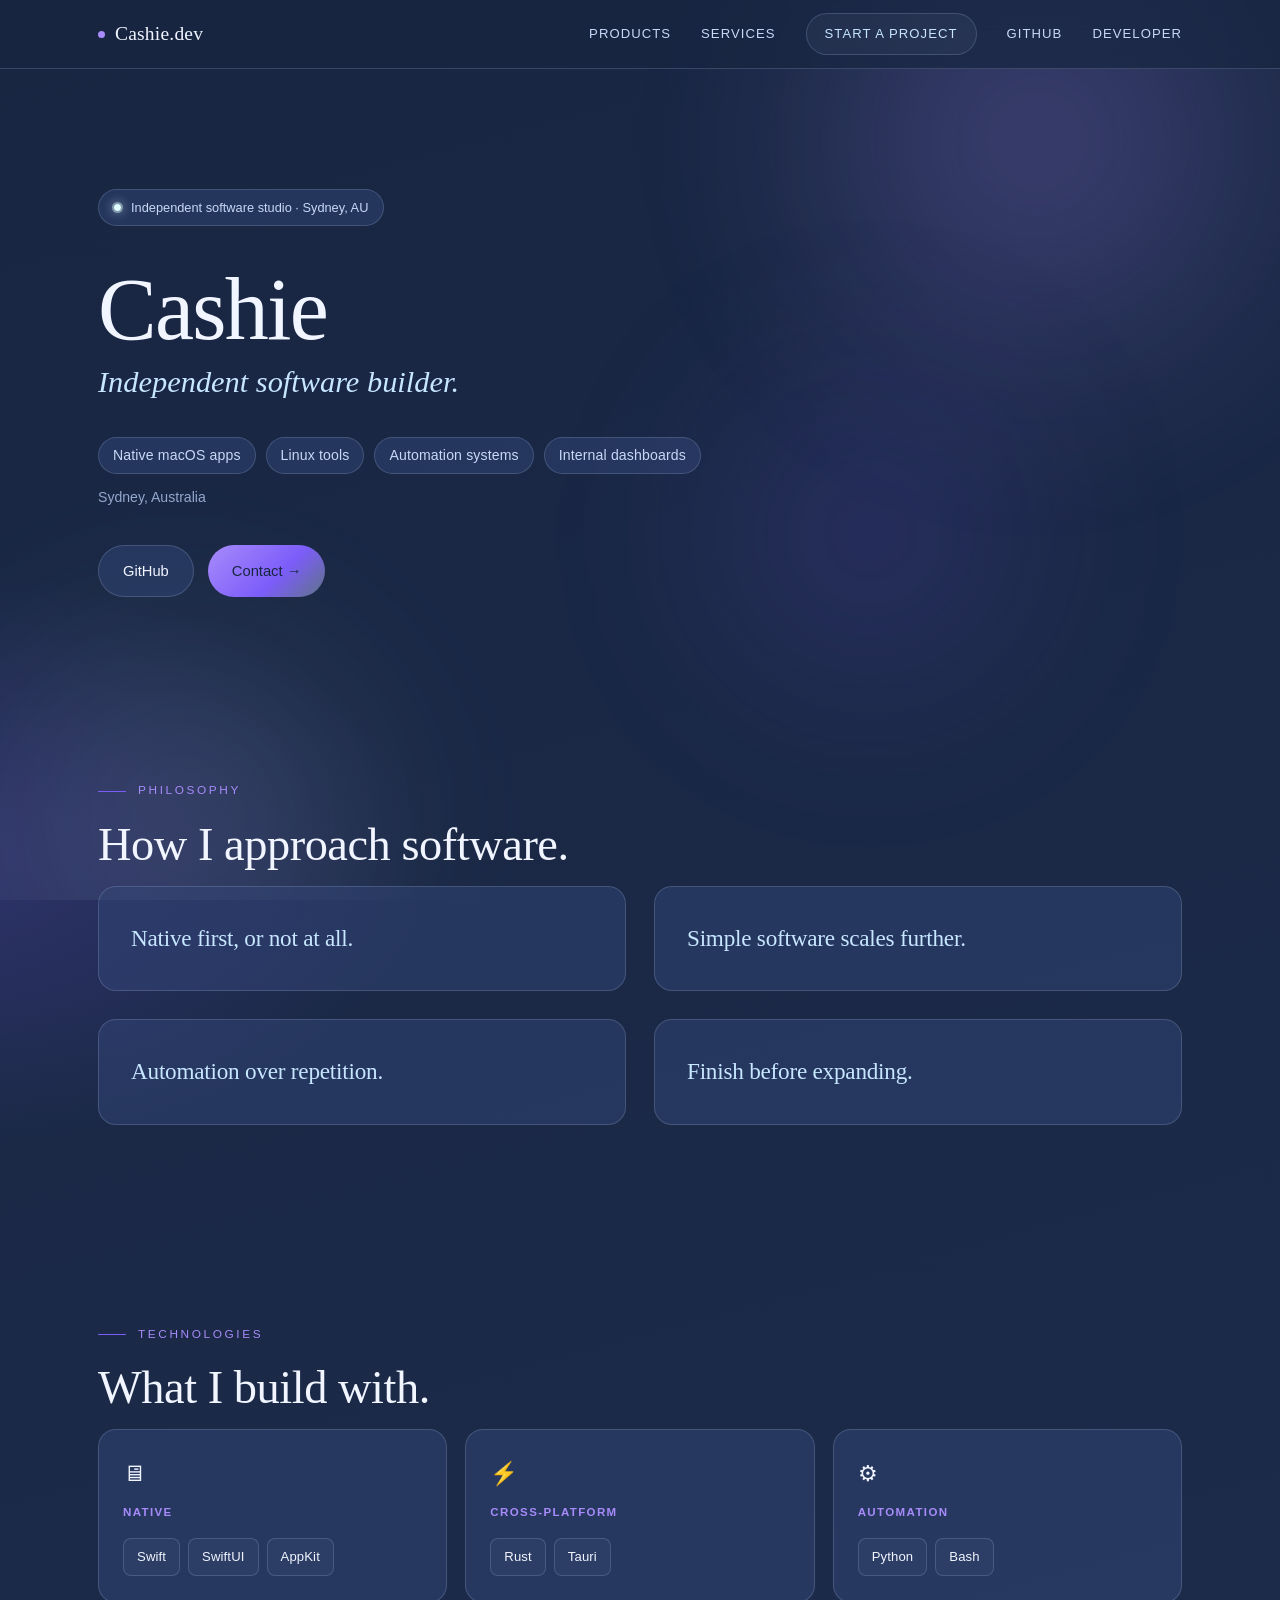
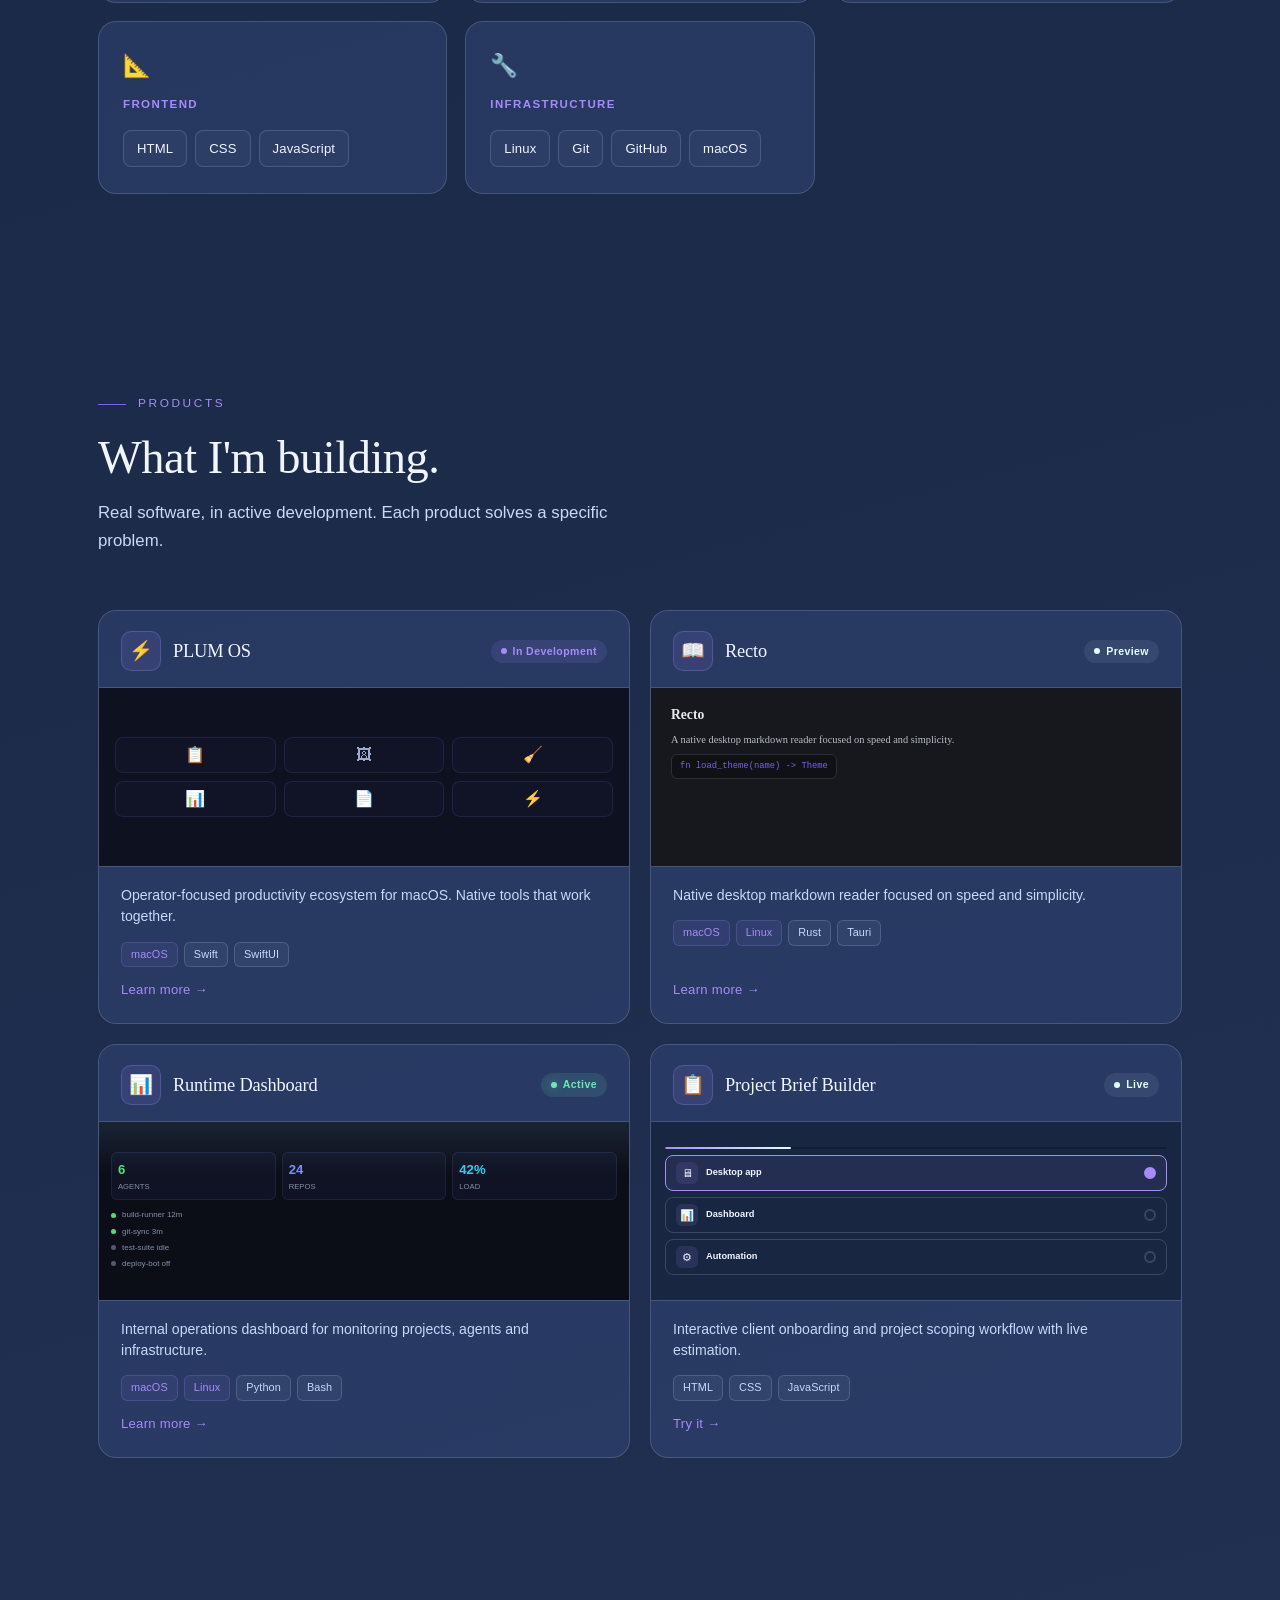
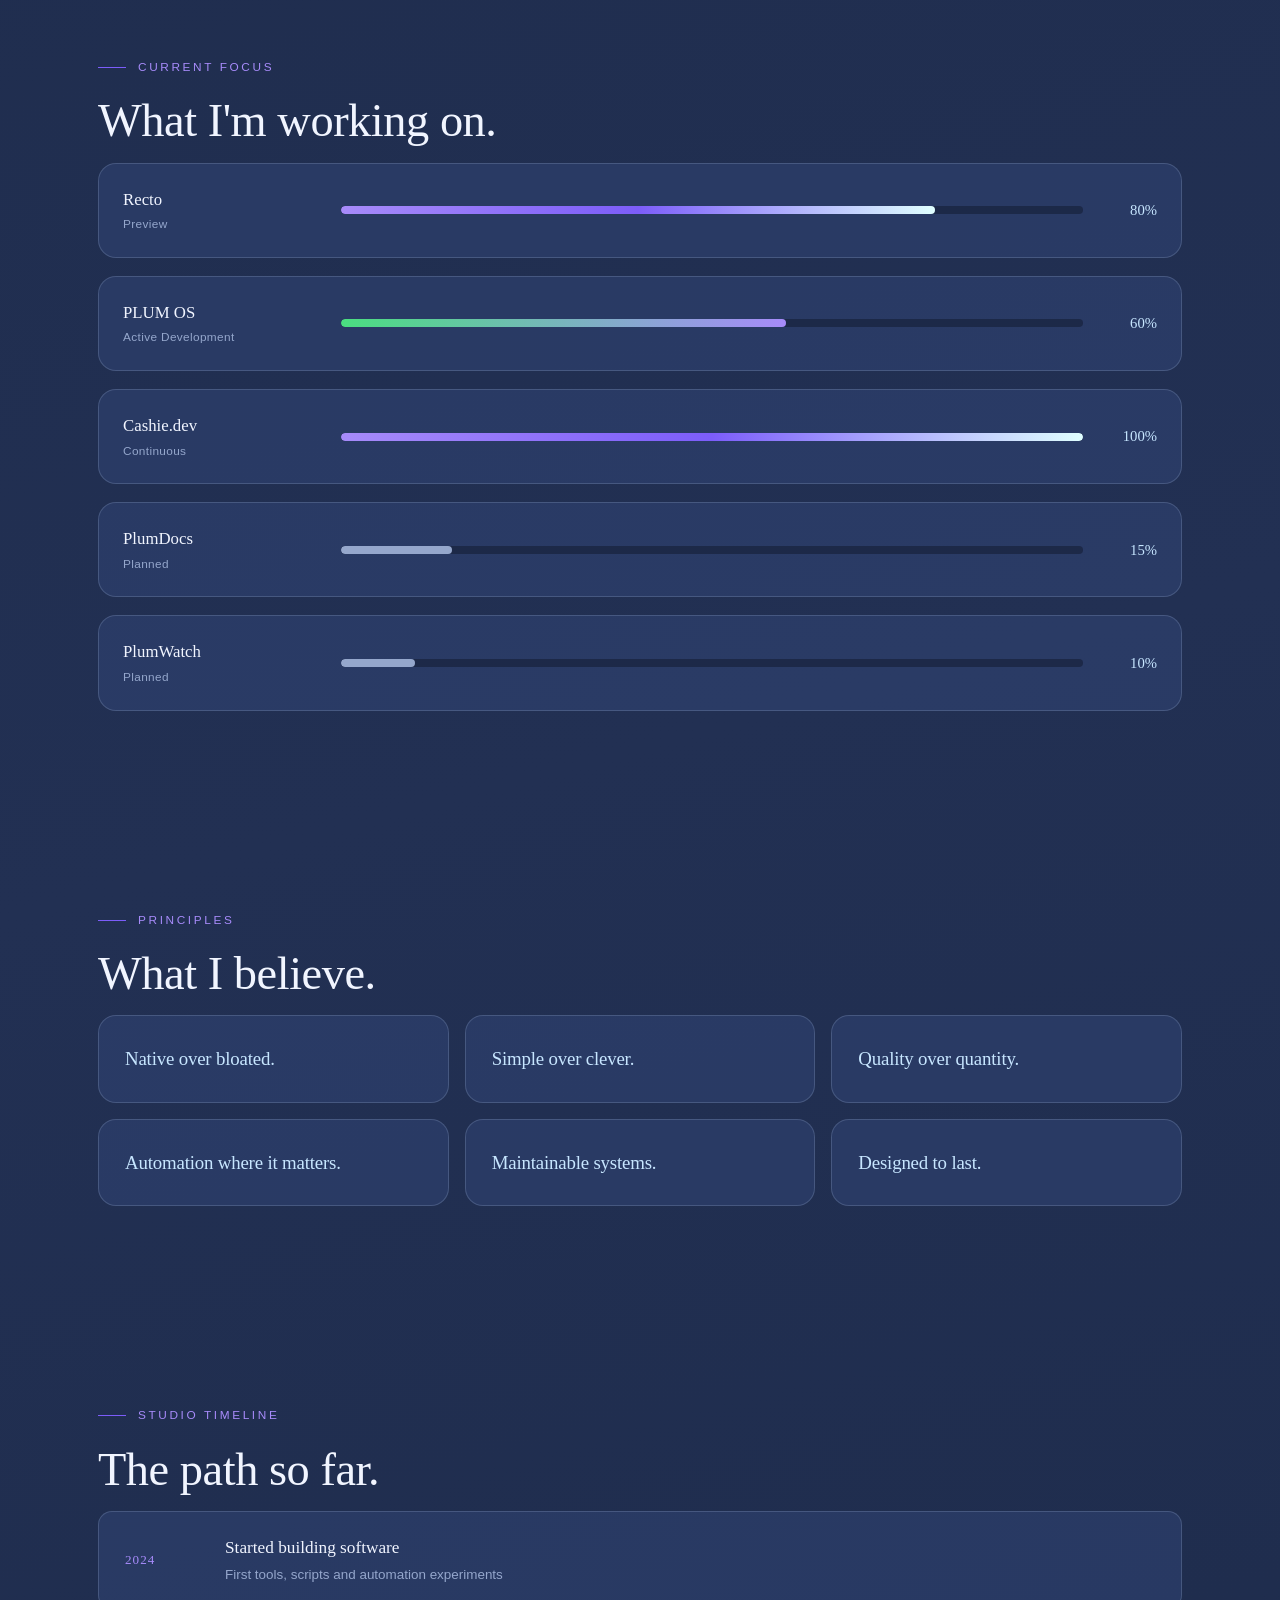
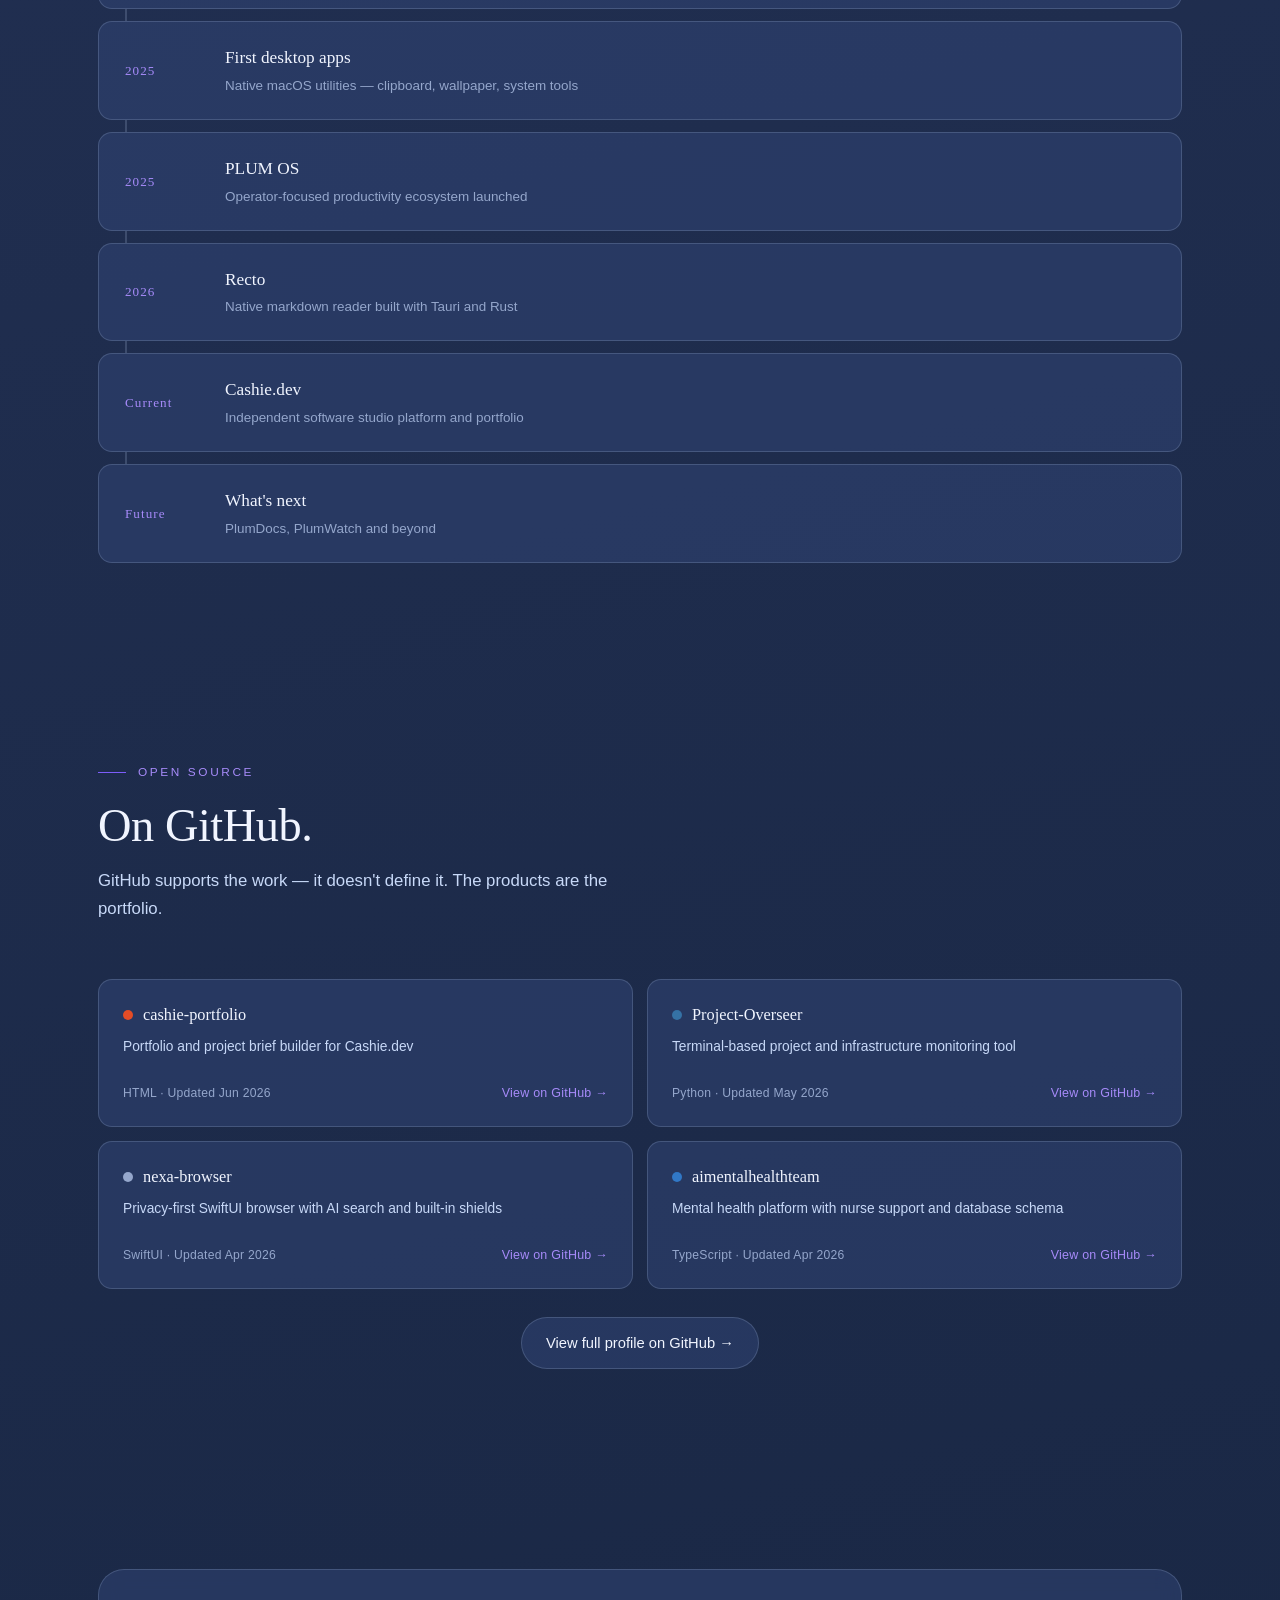
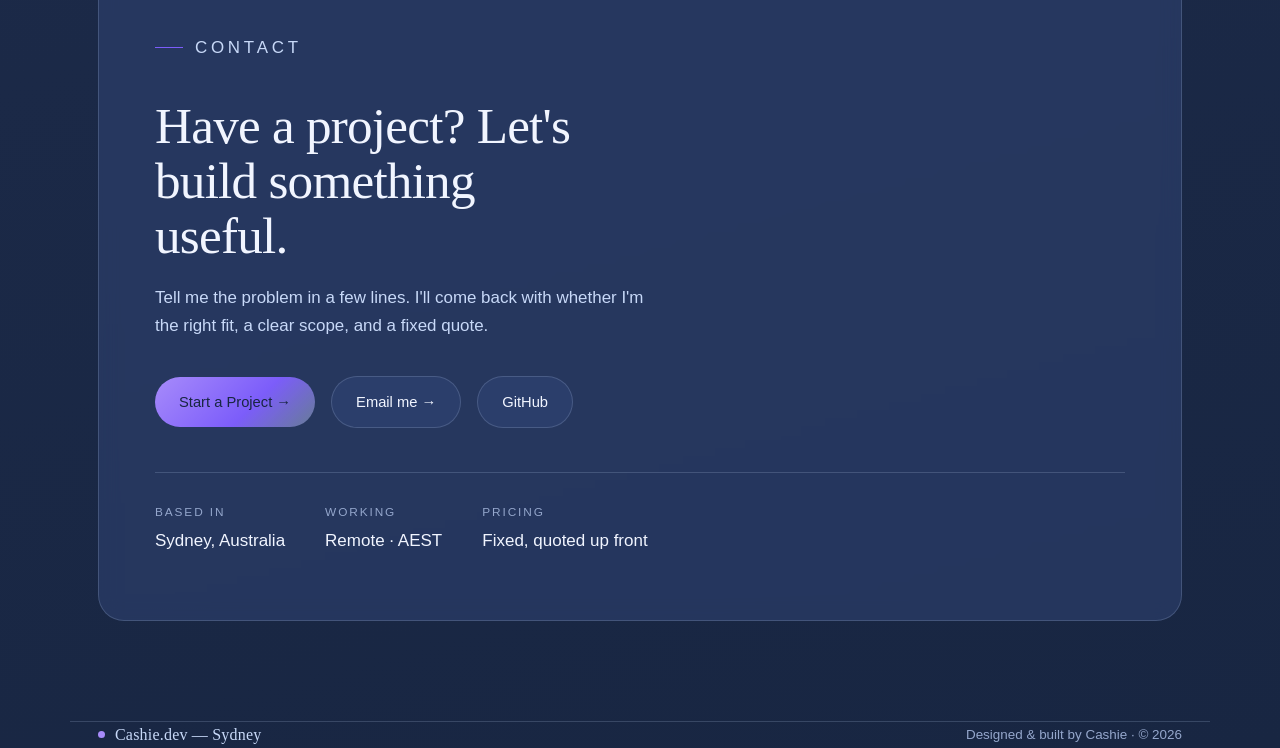
==== commit 78d2c35a: "Snapshot: in-progress layout refresh before review (incl. untracked assets/, opus/)" ====
--- a/about.html
+++ b/about.html
@@ -5,6 +5,17 @@
 <meta name="viewport" content="width=device-width, initial-scale=1.0">
 <title>Developer — Cashie.dev</title>
 <meta name="description" content="Cashie.dev is an independent software studio building native macOS apps, Linux tools, automation systems and internal dashboards. Based in Sydney, Australia.">
+<link rel="canonical" href="https://cashie1597.github.io/cashie-portfolio/about.html">
+<meta name="theme-color" content="#182642">
+<meta property="og:title" content="Developer — Cashie.dev">
+<meta property="og:description" content="Independent software builder making native macOS apps, Linux tools, automation systems and internal dashboards. Based in Sydney.">
+<meta property="og:type" content="website">
+<meta property="og:url" content="https://cashie1597.github.io/cashie-portfolio/about.html">
+<meta property="og:image" content="https://cashie1597.github.io/cashie-portfolio/assets/og.png">
+<meta name="twitter:card" content="summary_large_image">
+<meta name="twitter:title" content="Developer — Cashie.dev">
+<meta name="twitter:description" content="Independent software builder making native macOS apps, Linux tools, automation systems and internal dashboards. Based in Sydney.">
+<meta name="twitter:image" content="https://cashie1597.github.io/cashie-portfolio/assets/og.png">
 <link rel="icon" href="data:image/svg+xml,%3Csvg xmlns='http://www.w3.org/2000/svg' viewBox='0 0 100 100'%3E%3Ccircle cx='50' cy='50' r='45' fill='%23a78bfa'/%3E%3C/svg%3E">
 <style>
   :root {
@@ -432,6 +443,7 @@
     html { scroll-behavior: auto; }
   }
 </style>
+<link rel="stylesheet" href="assets/motion.css?v=3">
 </head>
 <body>
 
@@ -872,6 +884,7 @@
         <p>Tell me the problem in a few lines. I'll come back with whether I'm the right fit, a clear scope, and a fixed quote.</p>
         <div class="contact-row">
           <a class="btn btn-primary" href="apply.html">Start a Project →</a>
+          <a class="btn btn-ghost" href="mailto:lochieboo1208@gmail.com?subject=Project%20enquiry">Email me →</a>
           <a class="btn btn-ghost" href="https://github.com/Cashie1597" target="_blank" rel="noopener">GitHub</a>
         </div>
         <div class="contact-meta">
@@ -916,5 +929,6 @@
   bars.forEach((b) => barObserver.observe(b));
 </script>
 
+<script src="assets/motion.js?v=3"></script>
 </body>
 </html>
--- a/assets/motion.css
+++ b/assets/motion.css
@@ -0,0 +1,126 @@
+/* ============================================================
+   Cashie.dev — Motion Layer
+   The visual design is unchanged. This adds purposeful, 60fps,
+   reduced-motion-safe motion on top of existing class hooks:
+   refined reveals, ambient gradient drift, live product previews,
+   subtle card + nav interactions. Transform/opacity only.
+   Inspired by Apple / Arc / Linear / Raycast / Vercel restraint.
+   ============================================================ */
+
+/* 1 — Reveal easing (refines the existing .reveal / .in) ---------- */
+.reveal {
+  transition: opacity .72s cubic-bezier(.22, 1, .36, 1),
+              transform .72s cubic-bezier(.22, 1, .36, 1) !important;
+  will-change: opacity, transform;
+}
+.reveal.in { will-change: auto; }
+
+/* 2 — Ambient gradient drift (JS-injected layer, behind content) -- */
+.cashie-ambient { position: fixed; inset: 0; z-index: -1; overflow: hidden; pointer-events: none; }
+.cashie-ambient i {
+  position: absolute; display: block; border-radius: 50%;
+  filter: blur(80px); will-change: transform, opacity;
+}
+.cashie-ambient .a1 {
+  width: 58vw; height: 58vw; top: -18vw; right: -10vw; opacity: .85;
+  background: radial-gradient(circle, rgba(167,139,250,.34), transparent 62%);
+  animation: cashieDrift1 15s cubic-bezier(.45, 0, .55, 1) infinite alternate;
+}
+.cashie-ambient .a2 {
+  width: 52vw; height: 52vw; bottom: -20vw; left: -12vw; opacity: .7;
+  background: radial-gradient(circle, rgba(224,255,255,.18), transparent 60%);
+  animation: cashieDrift2 19s cubic-bezier(.45, 0, .55, 1) infinite alternate;
+}
+.cashie-ambient .a3 {
+  width: 44vw; height: 44vw; top: 28%; left: 46%; opacity: .6;
+  background: radial-gradient(circle, rgba(124,93,250,.30), transparent 60%);
+  animation: cashieDrift3 13s cubic-bezier(.45, 0, .55, 1) infinite alternate;
+}
+@keyframes cashieDrift1 { to { transform: translate3d(-12vw, 10vw, 0) scale(1.2); } }
+@keyframes cashieDrift2 { to { transform: translate3d(12vw, -9vw, 0) scale(1.25); } }
+@keyframes cashieDrift3 { to { transform: translate3d(-10vw, -8vw, 0) scale(.86); } }
+
+/* 3 — Live product previews -------------------------------------- */
+/* pulse active status dots so dashboards feel alive */
+.faux-runtime .rt-dot.green,
+.mini-runtime .mr-dot:not(.gray) {
+  animation: cashiePulse 1.8s ease-in-out infinite;
+}
+@keyframes cashiePulse {
+  0%, 100% { opacity: 1; transform: scale(1); box-shadow: 0 0 9px rgba(74,222,128,.55); }
+  50%      { opacity: .4; transform: scale(.66); box-shadow: 0 0 2px rgba(74,222,128,.2); }
+}
+/* live scan sweep across the runtime dashboards */
+.faux-runtime, .mini-runtime { position: relative; }
+.faux-runtime::after, .mini-runtime::after {
+  content: ""; position: absolute; left: 0; right: 0; top: 0; height: 42%;
+  pointer-events: none; z-index: 2;
+  background: linear-gradient(180deg, rgba(124,200,255,.12), transparent 72%);
+  animation: cashieScan 4.2s cubic-bezier(.4, 0, .6, 1) infinite;
+}
+@keyframes cashieScan {
+  0%        { transform: translateY(-100%); opacity: 0; }
+  12%       { opacity: 1; }
+  60%, 100% { transform: translateY(270%); opacity: 0; }
+}
+/* steady digits during count-up (no width jitter) */
+.faux-runtime .rt-value, .mini-runtime .mr-v { font-variant-numeric: tabular-nums; }
+/* progress fills ease to their target width when scrolled into view */
+.faux-brief .fb-progress-fill, .mini-brief .mb-bar-fill {
+  transition: width 1.2s cubic-bezier(.22, 1, .36, 1);
+}
+
+/* 4 — Subtle card interaction: pointer glow on premium work cards - */
+.work-card-premium .mac-window { position: relative; will-change: transform; }
+.work-card-premium .mac-window::after {
+  content: ""; position: absolute; inset: 0; z-index: 4; pointer-events: none;
+  border-radius: inherit; opacity: 0; transition: opacity .35s ease;
+  background: radial-gradient(360px circle at var(--mx, 50%) var(--my, 50%),
+              rgba(167,139,250,.16), transparent 46%);
+}
+.work-card-premium:hover .mac-window::after { opacity: 1; }
+
+/* 5 — Nav gains depth once the page is scrolled ------------------- */
+header.nav { transition: box-shadow .3s ease; }
+header.nav.scrolled { box-shadow: 0 10px 34px rgba(0,0,0,.24); }
+
+/* 6 — Button press feedback (rest state unchanged) --------------- */
+.btn { transition: transform .2s cubic-bezier(.22, 1, .36, 1), box-shadow .25s ease, background .2s ease, border-color .2s ease; }
+.btn-primary:active, .btn-ghost:active { transform: translateY(0) scale(.985); }
+
+/* 8 — Extra life --------------------------------------------------- */
+/* organic reveal settle (entrance only; revealed state stays identical) */
+@media (prefers-reduced-motion: no-preference) {
+  .reveal { transform: translateY(22px) scale(.99); }
+  .reveal.in { transform: none; }
+}
+/* "live" ping radiating from hero / welcome status pips */
+.hero-tag .pip, .welcome-tag .pip { position: relative; }
+.hero-tag .pip::after, .welcome-tag .pip::after {
+  content: ""; position: absolute; inset: 0; border-radius: 50%; pointer-events: none;
+  box-shadow: 0 0 0 2px rgba(224,255,255,.7); opacity: .6;
+  animation: cashiePing 2.8s cubic-bezier(.22, 1, .36, 1) infinite;
+}
+@keyframes cashiePing { 0% { transform: scale(1); opacity: .6; } 70%, 100% { transform: scale(3.4); opacity: 0; } }
+/* sheen sweep across primary buttons on hover (affordance) */
+.btn-primary { position: relative; overflow: hidden; }
+.btn-primary::after {
+  content: ""; position: absolute; top: 0; left: -60%; width: 45%; height: 100%; pointer-events: none;
+  background: linear-gradient(100deg, transparent, rgba(255,255,255,.35), transparent);
+  transform: skewX(-18deg); opacity: 0;
+}
+.btn-primary:hover::after { animation: cashieSheen .85s ease; }
+@keyframes cashieSheen { 0% { left: -60%; opacity: 0; } 18% { opacity: 1; } 100% { left: 135%; opacity: 0; } }
+
+/* 9 — Reduced motion: freeze back to the exact current design ----- */
+@media (prefers-reduced-motion: reduce) {
+  .cashie-ambient { display: none; }
+  .faux-runtime .rt-dot.green, .mini-runtime .mr-dot:not(.gray) { animation: none !important; }
+  .faux-brief .fb-progress-fill, .mini-brief .mb-bar-fill { transition: none !important; }
+  .reveal { transition: none !important; }
+  .work-card-premium .mac-window::after { display: none; }
+  .faux-runtime::after, .mini-runtime::after { display: none; }
+  .hero-tag .pip::after, .welcome-tag .pip::after { display: none; }
+  .btn-primary:hover::after { animation: none; }
+  header.nav { transition: none; }
+}
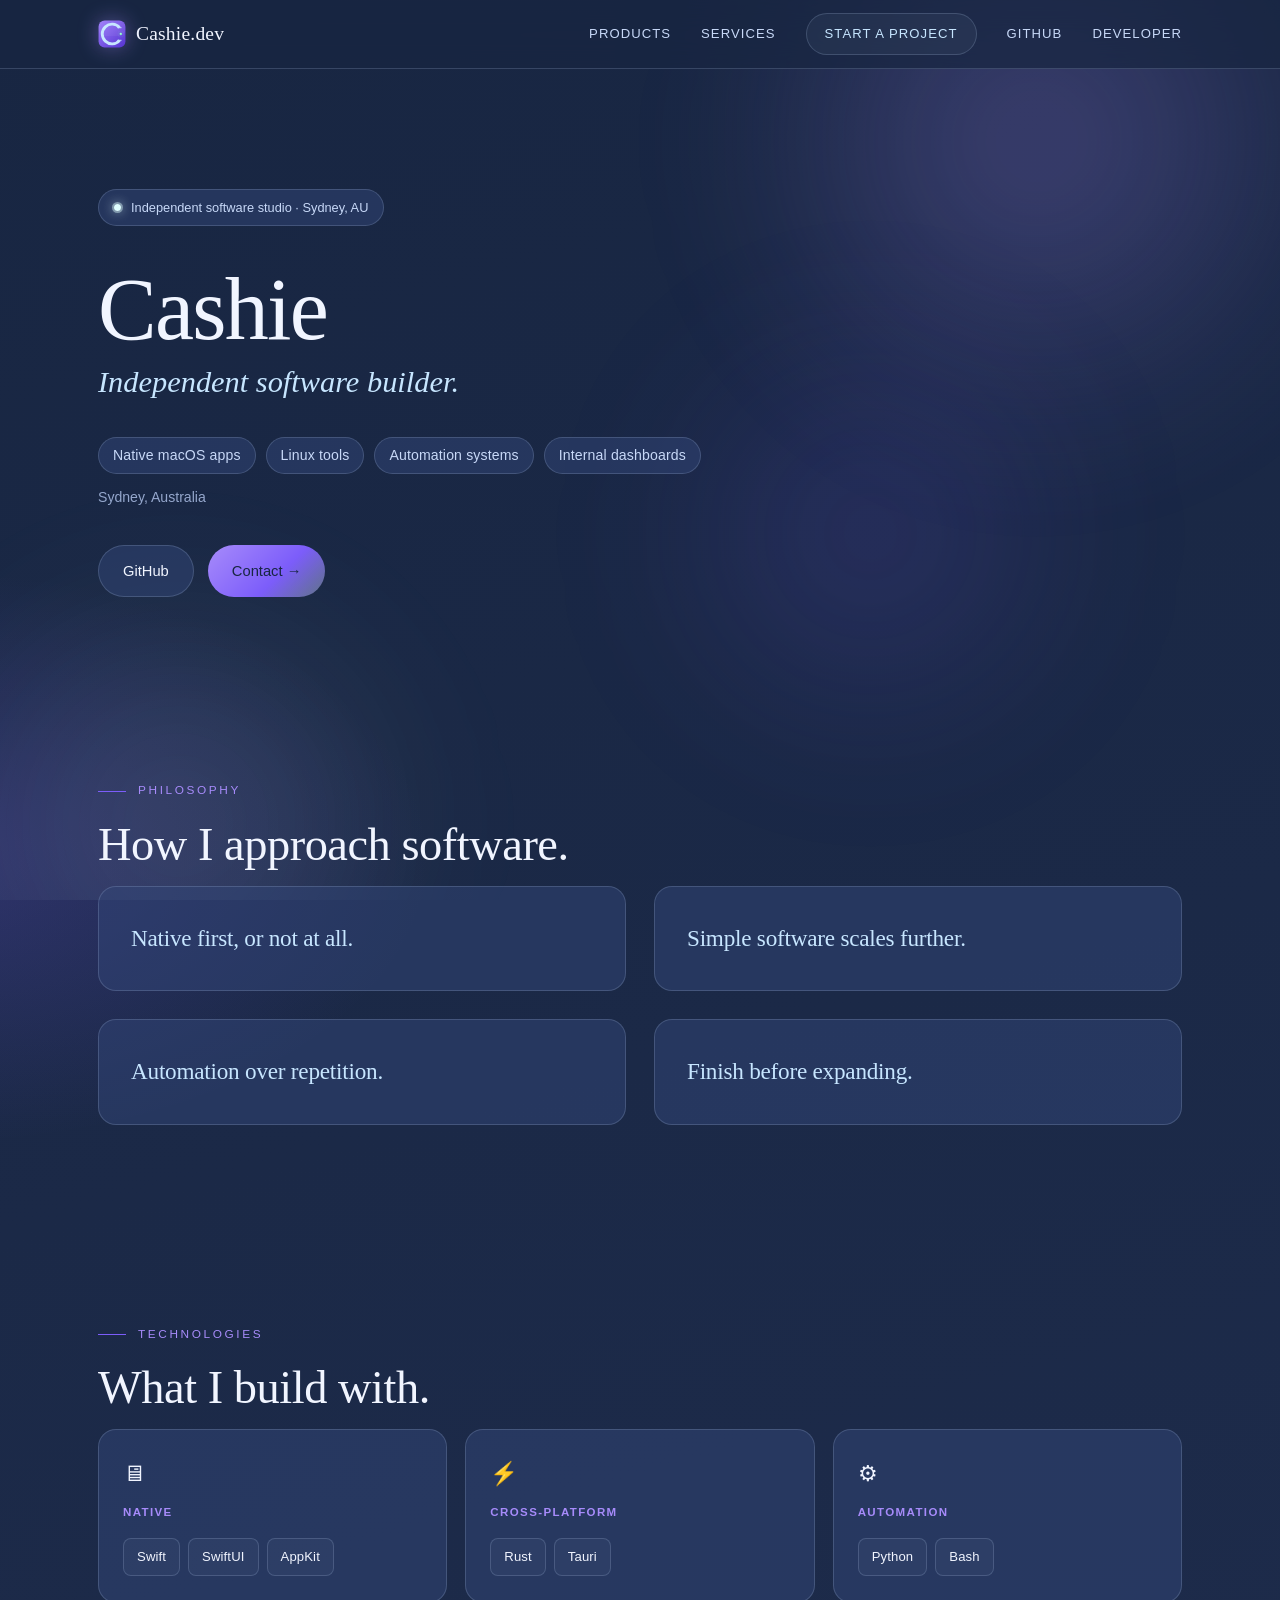
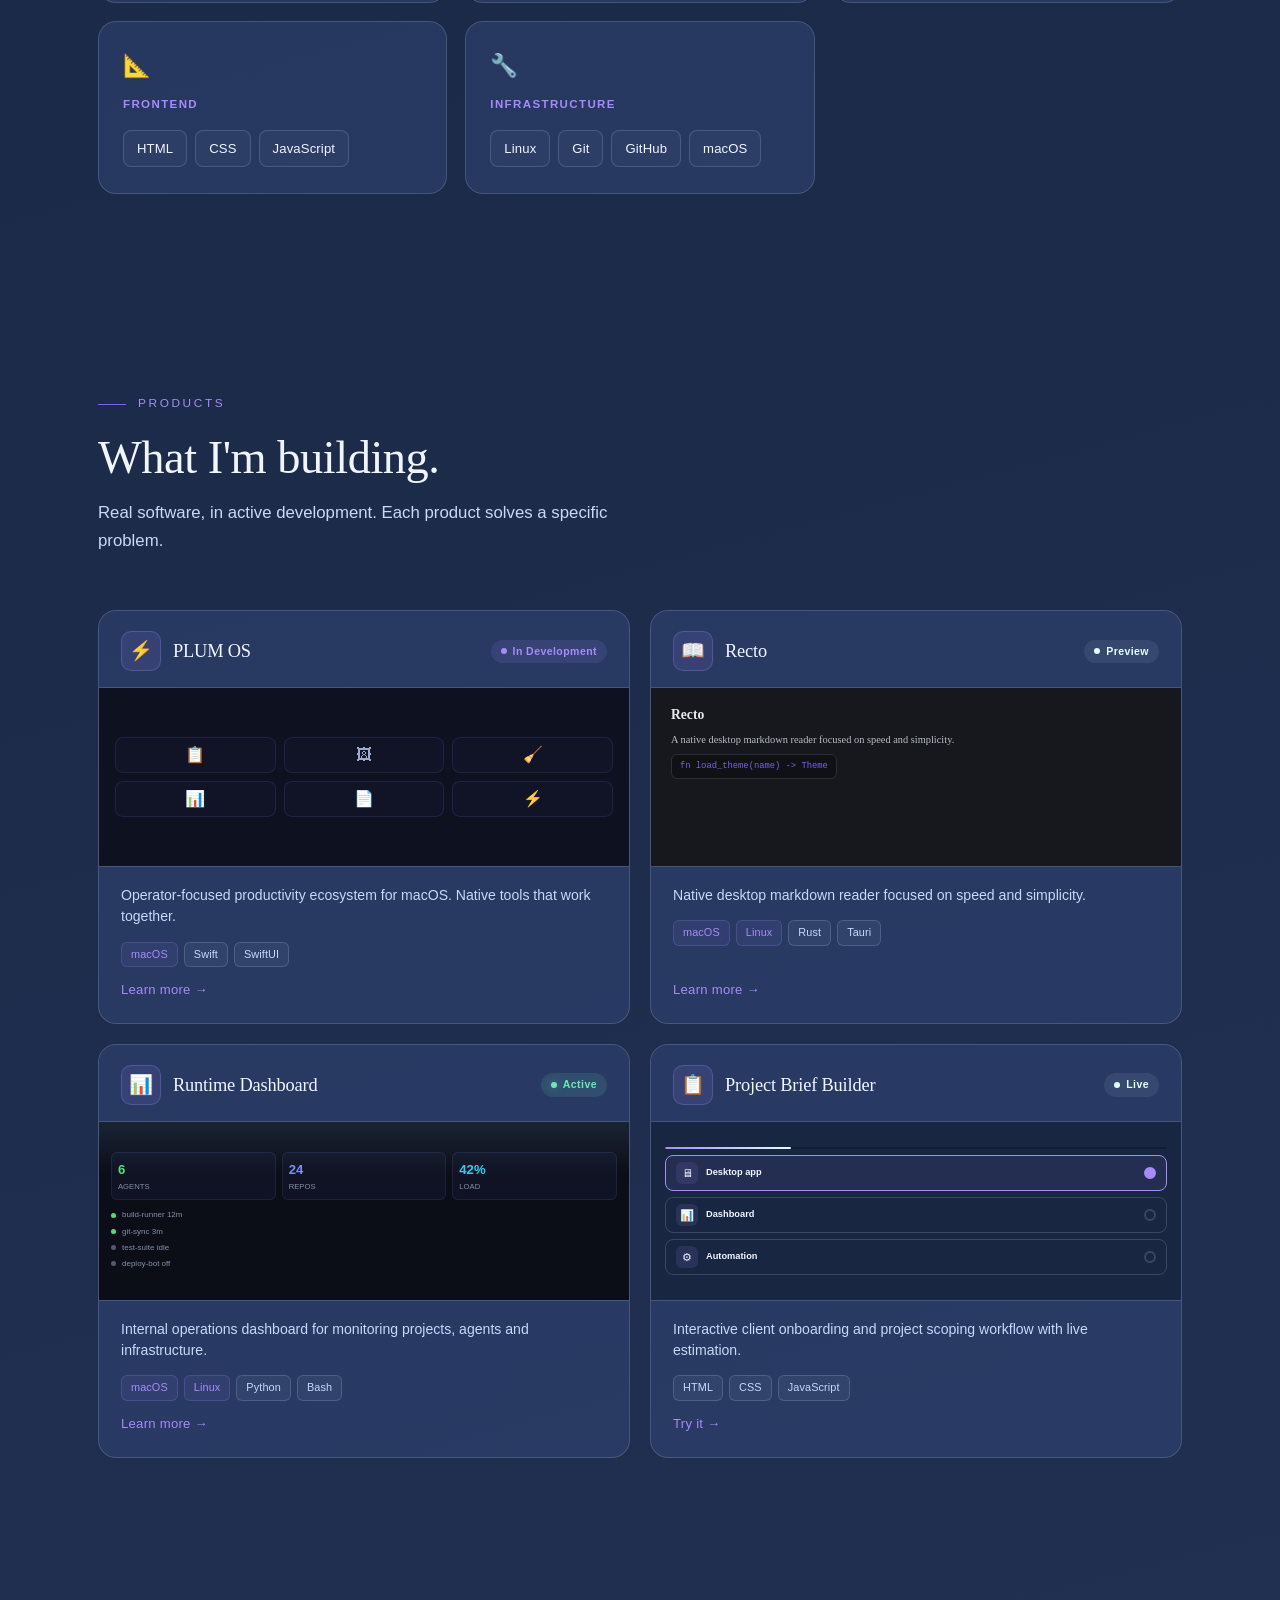
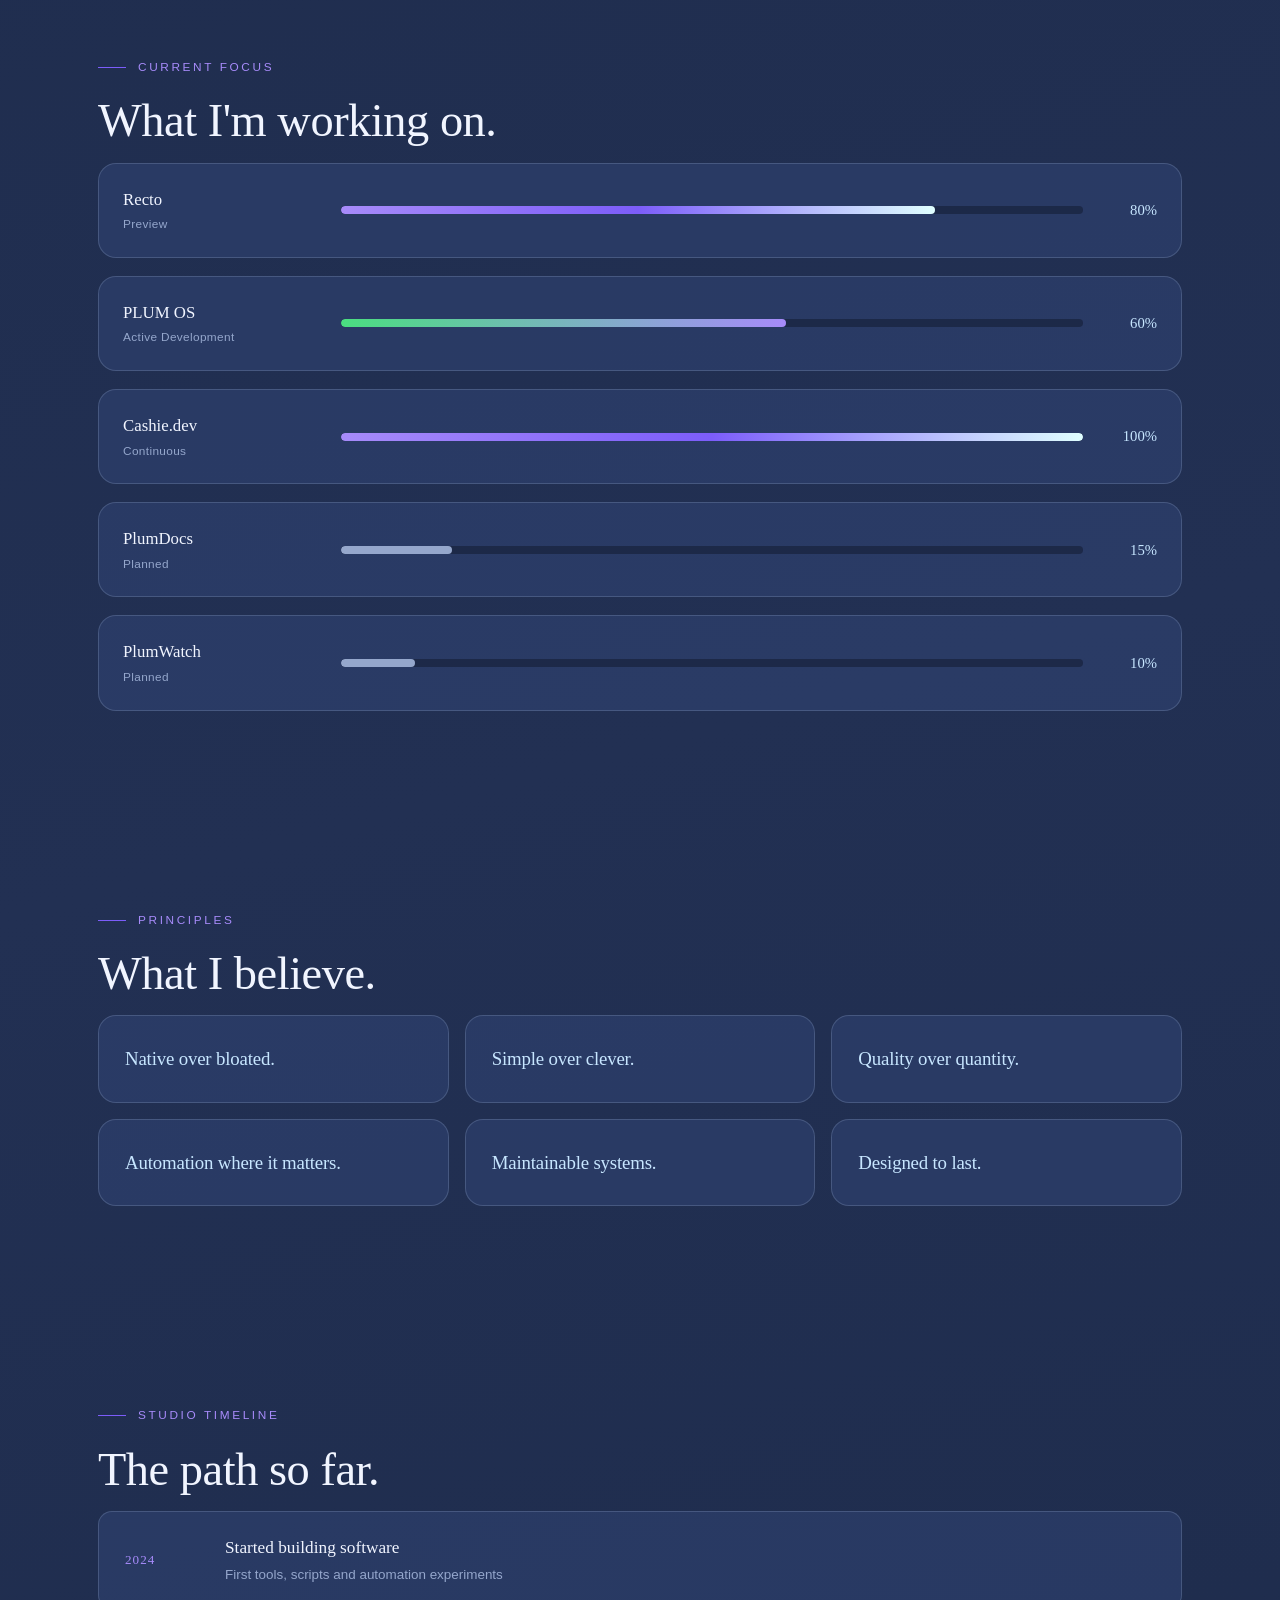
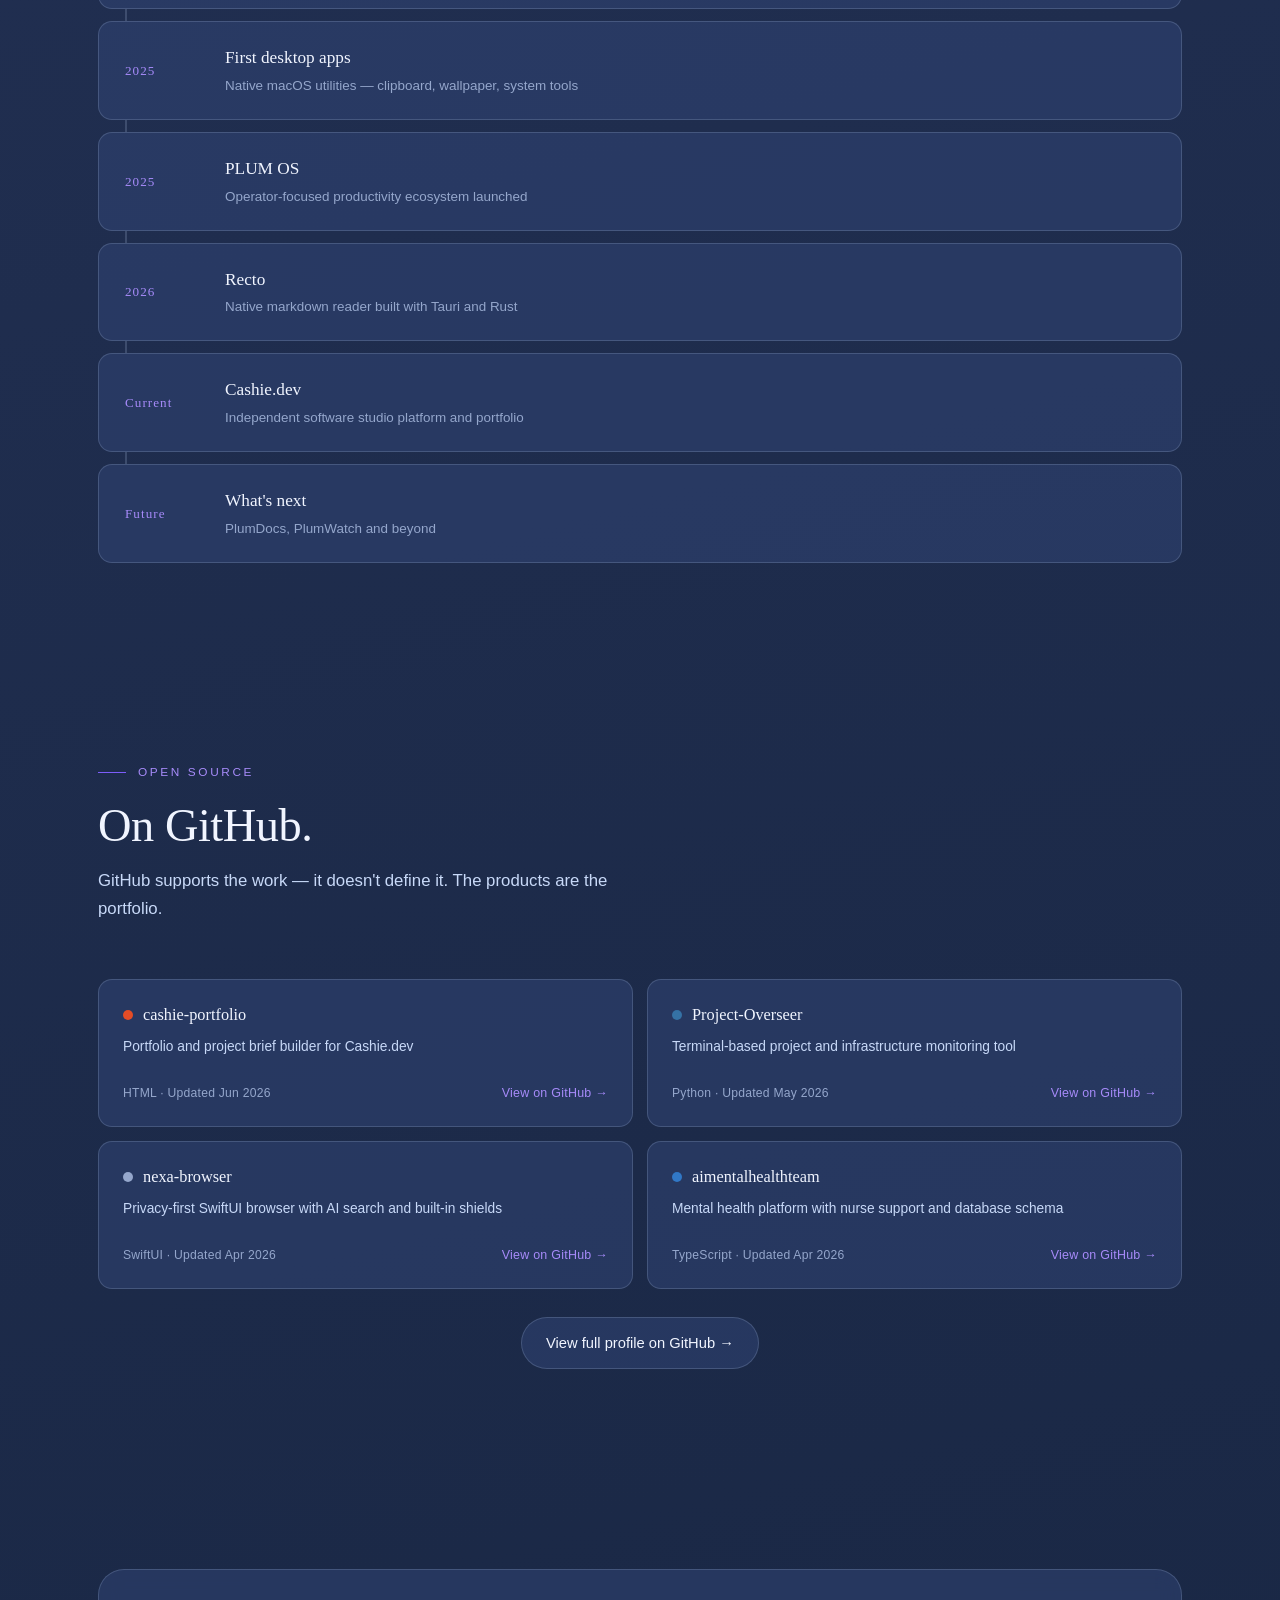
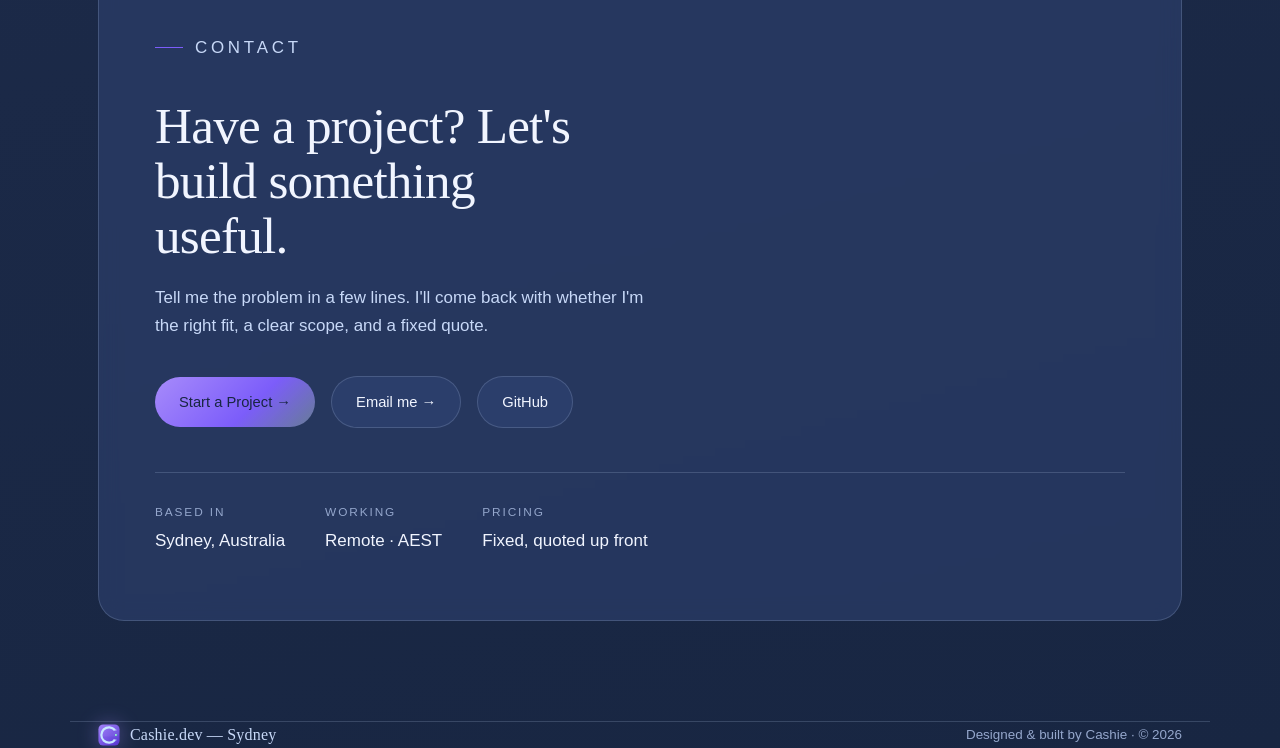
==== commit 5e1251be: "Ship Cashie.dev v1 landing and approved gem logo. Replace the heavy portfolio page with a scannable " ====
--- a/about.html
+++ b/about.html
@@ -16,7 +16,7 @@
 <meta name="twitter:title" content="Developer — Cashie.dev">
 <meta name="twitter:description" content="Independent software builder making native macOS apps, Linux tools, automation systems and internal dashboards. Based in Sydney.">
 <meta name="twitter:image" content="https://cashie1597.github.io/cashie-portfolio/assets/og.png">
-<link rel="icon" href="data:image/svg+xml,%3Csvg xmlns='http://www.w3.org/2000/svg' viewBox='0 0 100 100'%3E%3Ccircle cx='50' cy='50' r='45' fill='%23a78bfa'/%3E%3C/svg%3E">
+<link rel="icon" href="assets/logo-mark.svg" type="image/svg+xml">
 <style>
   :root {
     --bg:          #182642;
@@ -95,7 +95,13 @@
   }
   .nav-inner { display: flex; align-items: center; justify-content: space-between; height: 68px; }
   .brand { font-family: var(--serif); font-size: 1.22rem; letter-spacing: 0.2px; display: inline-flex; align-items: center; gap: 10px; }
-  .brand .dot { width: 7px; height: 7px; border-radius: 50%; background: var(--plum); }
+  .brand-mark {
+    width: 28px; height: 28px; flex-shrink: 0; display: block;
+    filter: drop-shadow(0 0 10px rgba(167, 139, 250, 0.42));
+    transition: transform 0.22s var(--ease), filter 0.22s var(--ease);
+  }
+  .brand:hover .brand-mark { transform: scale(1.05); filter: drop-shadow(0 0 16px rgba(167, 139, 250, 0.62)); }
+  .brand-mark.sm { width: 22px; height: 22px; }
   .nav-links { display: flex; gap: 30px; align-items: center; }
   .nav-links a { font-size: 0.82rem; letter-spacing: 0.08em; text-transform: uppercase; color: var(--ink-soft); transition: color .2s ease; }
   .nav-links a:hover { color: var(--ink); }
@@ -433,7 +439,7 @@
     color: var(--ink-mute); font-size: 0.84rem;
   }
   footer .brand { font-size: 1rem; color: var(--ink-soft); }
-  footer .dot { width: 8px; height: 8px; border-radius: 50%; background: linear-gradient(135deg, var(--plum), var(--cyan)); display: inline-block; }
+
 
   /* ---------- Reveal + motion ---------- */
   .reveal { opacity: 0; transform: translateY(18px); transition: opacity .7s ease, transform .7s ease; }
@@ -449,7 +455,7 @@
 
 <header class="nav">
   <div class="wrap nav-inner">
-    <a class="brand" href="index.html"><span class="dot"></span> Cashie.dev</a>
+    <a class="brand" href="index.html"><img src="assets/logo-mark.svg" alt="" class="brand-mark" width="28" height="28"> Cashie.dev</a>
     <nav class="nav-links">
       <a href="products.html">Products</a>
       <a href="index.html#services">Services</a>
@@ -899,7 +905,7 @@
 </main>
 
 <footer class="wrap">
-  <span class="brand"><span class="dot"></span> Cashie.dev — Sydney</span>
+  <span class="brand"><img src="assets/logo-mark.svg" alt="" class="brand-mark sm" width="22" height="22"> Cashie.dev — Sydney</span>
   <span>Designed &amp; built by Cashie · © 2026</span>
 </footer>
 
